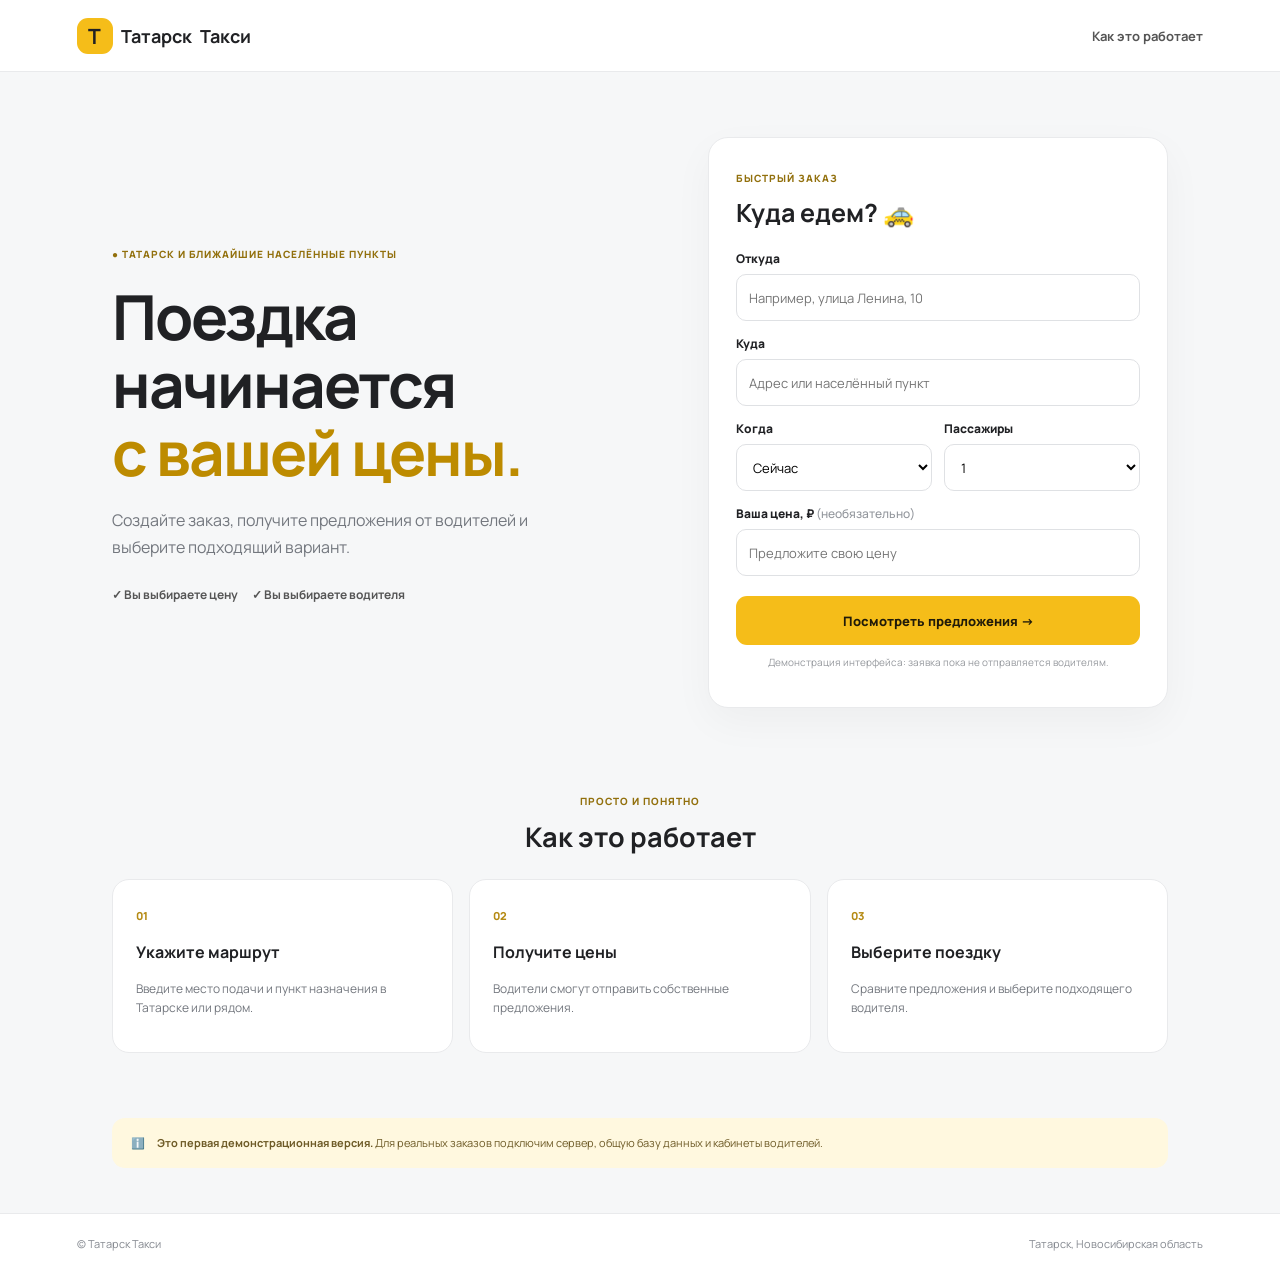
==== index.html @ a6d81c2b "Add files via upload" ====
<!doctype html>
<html lang="ru"><head><meta charset="utf-8"><meta name="viewport" content="width=device-width,initial-scale=1"><meta name="theme-color" content="#f5bd19"><title>Татарск Такси</title><link rel="stylesheet" href="style.css"></head>
<body>
<header><a class="brand" href="#"><span class="mark">Т</span>Татарск <b>Такси</b></a><a href="#how">Как это работает</a></header>
<main><section class="hero"><div class="intro"><small>● ТАТАРСК И БЛИЖАЙШИЕ НАСЕЛЁННЫЕ ПУНКТЫ</small><h1>Поездка начинается<br><em>с вашей цены.</em></h1><p>Создайте заказ, получите предложения от водителей и выберите подходящий вариант.</p><div class="checks">✓ Вы выбираете цену　 ✓ Вы выбираете водителя</div></div>
<section class="booking"><small>БЫСТРЫЙ ЗАКАЗ</small><h2>Куда едем? 🚕</h2><form id="order-form"><label for="from">Откуда</label><input id="from" required placeholder="Например, улица Ленина, 10"><label for="to">Куда</label><input id="to" required placeholder="Адрес или населённый пункт"><div class="twocol"><div><label for="when">Когда</label><select id="when"><option>Сейчас</option><option>Позже</option></select></div><div><label for="people">Пассажиры</label><select id="people"><option>1</option><option>2</option><option>3</option><option>4</option></select></div></div><label for="price">Ваша цена, ₽ <span>(необязательно)</span></label><input id="price" type="number" min="1" placeholder="Предложите свою цену"><button>Посмотреть предложения →</button><p class="note">Демонстрация интерфейса: заявка пока не отправляется водителям.</p></form></section></section>
<section id="how" class="how"><small>ПРОСТО И ПОНЯТНО</small><h2>Как это работает</h2><div class="steps"><article><i>01</i><h3>Укажите маршрут</h3><p>Введите место подачи и пункт назначения в Татарске или рядом.</p></article><article><i>02</i><h3>Получите цены</h3><p>Водители смогут отправить собственные предложения.</p></article><article><i>03</i><h3>Выберите поездку</h3><p>Сравните предложения и выберите подходящего водителя.</p></article></div></section>
<div class="notice">ℹ️ <span><b>Это первая демонстрационная версия.</b> Для реальных заказов подключим сервер, общую базу данных и кабинеты водителей.</span></div></main><footer>© Татарск Такси <span>Татарск, Новосибирская область</span></footer>
<dialog id="result"><h2>Заказ подготовлен!</h2><p id="result-text"></p><p class="note">Пока это только демонстрация — водители заявку не получат.</p><button id="close">Понятно</button></dialog><script src="app.js"></script></body></html>
---- style.css ----
@import url('https://fonts.googleapis.com/css2?family=Manrope:wght@400;500;600;700;800&display=swap');
*{box-sizing:border-box}body{margin:0;background:#f6f7f8;color:#202124;font-family:Manrope,Arial,sans-serif}header{height:72px;background:#fff;border-bottom:1px solid #e9eaec;display:flex;align-items:center;justify-content:space-between;padding:0 max(6vw,22px)}header a{color:#555;text-decoration:none;font-size:13px;font-weight:700}.brand{display:flex;align-items:center;gap:8px;color:#202124;font-size:18px}.mark{display:grid;place-items:center;width:36px;height:36px;border-radius:11px;background:#f5bd19;font-size:21px}.hero{max-width:1100px;margin:65px auto 80px;padding:0 22px;display:grid;grid-template-columns:1fr .85fr;gap:55px;align-items:center}.intro small,.how small,.booking small{font-size:10px;letter-spacing:1px;font-weight:800;color:#92700d}.intro h1{font-size:clamp(38px,5vw,62px);line-height:1.1;letter-spacing:-2px;margin:20px 0}.intro h1 em{font-style:normal;color:#bd8b00}.intro p{color:#73777e;line-height:1.7;max-width:440px}.checks{font-size:12px;font-weight:700;margin-top:25px;color:#555}.booking{background:#fff;padding:27px;border:1px solid #e9eaec;border-radius:20px;box-shadow:0 14px 40px #2021240a}.booking h2{margin:8px 0 20px;font-size:25px}label{display:block;font-size:12px;font-weight:800;margin:14px 0 7px}input,select{width:100%;height:47px;border:1px solid #dfe1e4;border-radius:10px;padding:0 12px;font:inherit;font-size:13px;background:#fff}input:focus,select:focus{outline:2px solid #f5bd1970;border-color:#d6a500}.twocol{display:grid;grid-template-columns:1fr 1fr;gap:12px}label span{color:#92969c;font-weight:500}button{border:0;background:#f5bd19;color:#211b09;border-radius:11px;height:49px;width:100%;margin-top:20px;font:inherit;font-size:13px;font-weight:800;cursor:pointer}.note{font-size:10px;color:#96999e;text-align:center;line-height:1.5}.how{max-width:1100px;margin:0 auto 65px;padding:0 22px;text-align:center}.how h2{font-size:27px;margin:8px 0 24px}.steps{display:grid;grid-template-columns:repeat(3,1fr);gap:16px;text-align:left}.steps article{background:white;border:1px solid #e9eaec;border-radius:17px;padding:23px}.steps i{font-style:normal;color:#b58a13;font-weight:800;font-size:11px}.steps h3{font-size:16px}.steps p{font-size:12px;color:#73777e;line-height:1.6}.notice{max-width:1056px;margin:0 auto 45px;padding:16px 19px;border-radius:13px;background:#fff8df;color:#6e5b27;display:flex;gap:12px;font-size:11px;line-height:1.6}.notice span{display:block}footer{background:#fff;border-top:1px solid #e9eaec;padding:22px max(6vw,22px);display:flex;justify-content:space-between;color:#858990;font-size:11px}dialog{border:0;border-radius:18px;padding:28px;max-width:360px;width:calc(100% - 30px);box-shadow:0 20px 70px #0003}dialog::backdrop{background:#1118}dialog h2{font-size:22px}@media(max-width:760px){.hero{grid-template-columns:1fr;gap:30px;margin:38px auto 60px}.booking{max-width:540px;width:100%;margin:auto}.steps{grid-template-columns:1fr}.intro h1{letter-spacing:-1.5px}}@media(max-width:420px){header{height:64px}.checks{line-height:2}.booking{padding:20px}footer{flex-direction:column;gap:8px}}
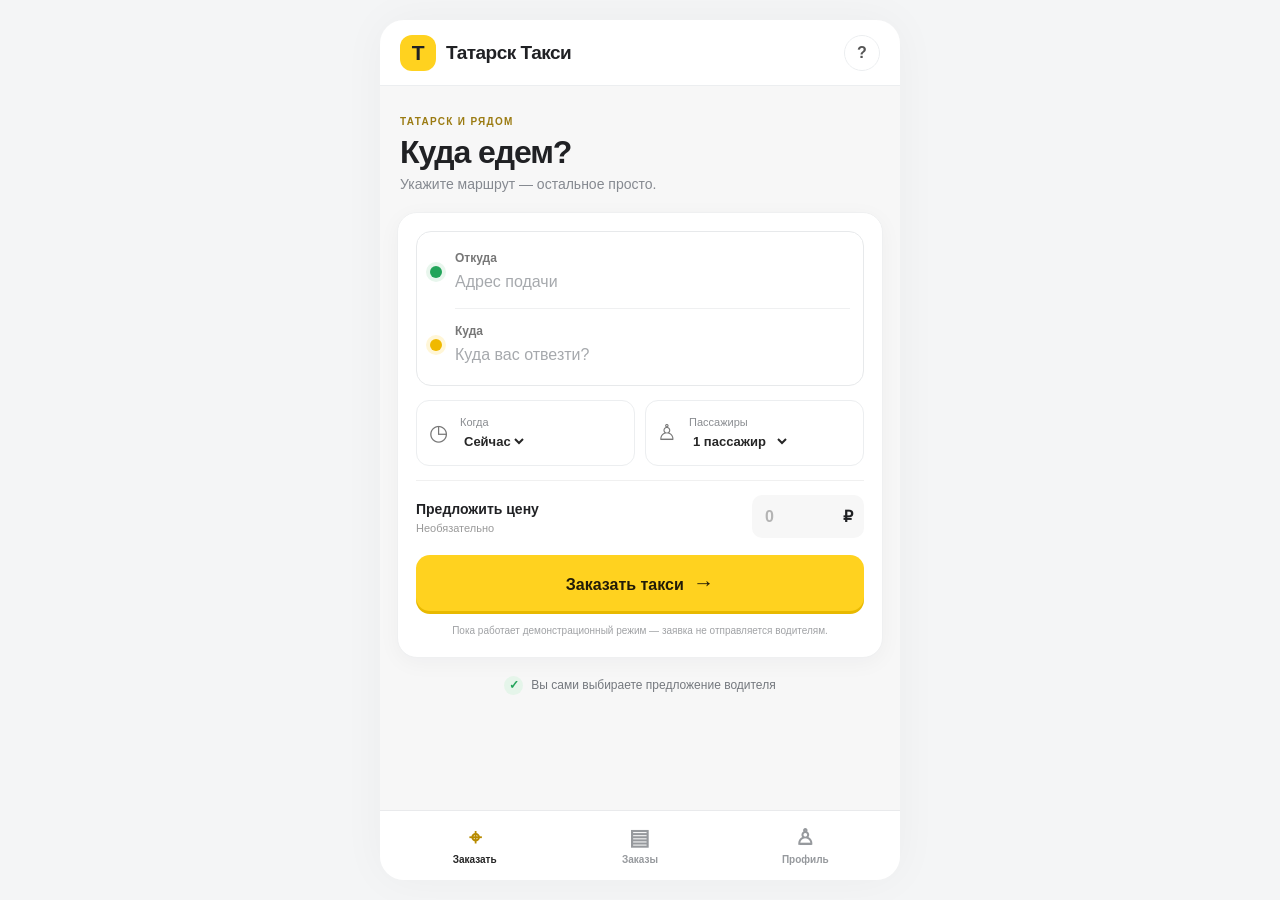
==== commit ea9653f1: "Add files via upload" ====
--- a/index.html
+++ b/index.html
@@ -1,9 +1,107 @@
 <!doctype html>
-<html lang="ru"><head><meta charset="utf-8"><meta name="viewport" content="width=device-width,initial-scale=1"><meta name="theme-color" content="#f5bd19"><title>Татарск Такси</title><link rel="stylesheet" href="style.css"></head>
+<html lang="ru">
+<head>
+  <meta charset="utf-8">
+  <meta name="viewport" content="width=device-width,initial-scale=1,viewport-fit=cover">
+  <meta name="theme-color" content="#ffd21f">
+  <meta name="description" content="Татарск Такси — простой заказ поездки">
+  <link rel="manifest" href="manifest.webmanifest">
+  <link rel="icon" href="icon.svg" type="image/svg+xml">
+  <link rel="stylesheet" href="style.css">
+  <title>Татарск Такси</title>
+</head>
 <body>
-<header><a class="brand" href="#"><span class="mark">Т</span>Татарск <b>Такси</b></a><a href="#how">Как это работает</a></header>
-<main><section class="hero"><div class="intro"><small>● ТАТАРСК И БЛИЖАЙШИЕ НАСЕЛЁННЫЕ ПУНКТЫ</small><h1>Поездка начинается<br><em>с вашей цены.</em></h1><p>Создайте заказ, получите предложения от водителей и выберите подходящий вариант.</p><div class="checks">✓ Вы выбираете цену　 ✓ Вы выбираете водителя</div></div>
-<section class="booking"><small>БЫСТРЫЙ ЗАКАЗ</small><h2>Куда едем? 🚕</h2><form id="order-form"><label for="from">Откуда</label><input id="from" required placeholder="Например, улица Ленина, 10"><label for="to">Куда</label><input id="to" required placeholder="Адрес или населённый пункт"><div class="twocol"><div><label for="when">Когда</label><select id="when"><option>Сейчас</option><option>Позже</option></select></div><div><label for="people">Пассажиры</label><select id="people"><option>1</option><option>2</option><option>3</option><option>4</option></select></div></div><label for="price">Ваша цена, ₽ <span>(необязательно)</span></label><input id="price" type="number" min="1" placeholder="Предложите свою цену"><button>Посмотреть предложения →</button><p class="note">Демонстрация интерфейса: заявка пока не отправляется водителям.</p></form></section></section>
-<section id="how" class="how"><small>ПРОСТО И ПОНЯТНО</small><h2>Как это работает</h2><div class="steps"><article><i>01</i><h3>Укажите маршрут</h3><p>Введите место подачи и пункт назначения в Татарске или рядом.</p></article><article><i>02</i><h3>Получите цены</h3><p>Водители смогут отправить собственные предложения.</p></article><article><i>03</i><h3>Выберите поездку</h3><p>Сравните предложения и выберите подходящего водителя.</p></article></div></section>
-<div class="notice">ℹ️ <span><b>Это первая демонстрационная версия.</b> Для реальных заказов подключим сервер, общую базу данных и кабинеты водителей.</span></div></main><footer>© Татарск Такси <span>Татарск, Новосибирская область</span></footer>
-<dialog id="result"><h2>Заказ подготовлен!</h2><p id="result-text"></p><p class="note">Пока это только демонстрация — водители заявку не получат.</p><button id="close">Понятно</button></dialog><script src="app.js"></script></body></html>+  <div class="app-shell">
+    <header class="topbar">
+      <div class="brand"><span class="brand-mark">Т</span><span>Татарск <b>Такси</b></span></div>
+      <button class="round-btn" id="helpBtn" aria-label="Помощь">?</button>
+    </header>
+
+    <main>
+      <section class="screen active" id="orderScreen">
+        <div class="heading">
+          <div class="eyebrow">ТАТАРСК И РЯДОМ</div>
+          <h1>Куда едем?</h1>
+          <p>Укажите маршрут — остальное просто.</p>
+        </div>
+
+        <form id="orderForm" class="order-card">
+          <div class="route-box">
+            <label class="route-field">
+              <span class="route-dot green"></span>
+              <span class="field-content">
+                <span class="field-label">Откуда</span>
+                <input id="from" autocomplete="street-address" placeholder="Адрес подачи" required>
+              </span>
+            </label>
+            <div class="route-divider"><span></span></div>
+            <label class="route-field">
+              <span class="route-dot yellow"></span>
+              <span class="field-content">
+                <span class="field-label">Куда</span>
+                <input id="to" placeholder="Куда вас отвезти?" required>
+              </span>
+            </label>
+          </div>
+
+          <div class="options-row">
+            <label class="option">
+              <span class="option-icon">◷</span>
+              <span><small>Когда</small>
+                <select id="when"><option value="Сейчас">Сейчас</option><option value="Позже">Позже</option></select>
+              </span>
+            </label>
+            <label class="option">
+              <span class="option-icon">♙</span>
+              <span><small>Пассажиры</small>
+                <select id="people"><option>1 пассажир</option><option>2 пассажира</option><option>3 пассажира</option><option>4 пассажира</option></select>
+              </span>
+            </label>
+          </div>
+
+          <label class="price-field">
+            <span><b>Предложить цену</b><small>Необязательно</small></span>
+            <span class="price-input"><input id="price" type="number" min="1" inputmode="numeric" placeholder="0"><b>₽</b></span>
+          </label>
+
+          <button class="main-button" type="submit">Заказать такси <span>→</span></button>
+          <p class="quiet-note">Пока работает демонстрационный режим — заявка не отправляется водителям.</p>
+        </form>
+        <div class="bottom-hint"><span class="hint-icon">✓</span> Вы сами выбираете предложение водителя</div>
+      </section>
+
+      <section class="screen" id="ridesScreen">
+        <div class="heading"><div class="eyebrow">ВАШИ ПОЕЗДКИ</div><h1>Заказы</h1></div>
+        <div class="empty-card"><div class="empty-icon">🚕</div><h2>Пока заказов нет</h2><p>Когда оформите поездку, она появится здесь.</p><button class="secondary-button" data-go="order">Заказать такси</button></div>
+      </section>
+
+      <section class="screen" id="profileScreen">
+        <div class="heading"><div class="eyebrow">ТАТАРСК ТАКСИ</div><h1>Профиль</h1></div>
+        <div class="profile-card"><div class="profile-avatar">☺</div><div><b>Гость</b><p>Вход пока не требуется</p></div></div>
+        <div class="menu-card"><div class="menu-row"><span>☎</span><b>Помощь</b><span class="chevron">›</span></div><div class="menu-row"><span>ℹ</span><b>О приложении</b><span class="chevron">›</span></div></div>
+        <p class="quiet-note profile-note">Демонстрационная версия приложения.</p>
+      </section>
+    </main>
+
+    <nav class="tabbar" aria-label="Основная навигация">
+      <button class="tab active" data-tab="order"><span class="tab-icon">⌖</span><span>Заказать</span></button>
+      <button class="tab" data-tab="rides"><span class="tab-icon">▤</span><span>Заказы</span></button>
+      <button class="tab" data-tab="profile"><span class="tab-icon">♙</span><span>Профиль</span></button>
+    </nav>
+  </div>
+
+  <dialog id="resultDialog" class="result-dialog">
+    <div class="success-mark">✓</div>
+    <h2>Заказ оформлен</h2>
+    <p id="resultText"></p>
+    <div class="demo-warning">Это демонстрация. Реальные водители пока не получают заявки.</div>
+    <button class="main-button" id="dialogOk">Понятно</button>
+  </dialog>
+  <dialog id="helpDialog" class="result-dialog">
+    <div class="success-mark">?</div><h2>Нужна помощь?</h2>
+    <p>Заполните два адреса и нажмите «Заказать такси». В этой версии заказ только показывается на экране.</p>
+    <button class="main-button" id="helpOk">Понятно</button>
+  </dialog>
+  <script src="app.js"></script>
+</body>
+</html>
--- a/style.css
+++ b/style.css
@@ -1,2 +1,54 @@
-@import url('https://fonts.googleapis.com/css2?family=Manrope:wght@400;500;600;700;800&display=swap');
-*{box-sizing:border-box}body{margin:0;background:#f6f7f8;color:#202124;font-family:Manrope,Arial,sans-serif}header{height:72px;background:#fff;border-bottom:1px solid #e9eaec;display:flex;align-items:center;justify-content:space-between;padding:0 max(6vw,22px)}header a{color:#555;text-decoration:none;font-size:13px;font-weight:700}.brand{display:flex;align-items:center;gap:8px;color:#202124;font-size:18px}.mark{display:grid;place-items:center;width:36px;height:36px;border-radius:11px;background:#f5bd19;font-size:21px}.hero{max-width:1100px;margin:65px auto 80px;padding:0 22px;display:grid;grid-template-columns:1fr .85fr;gap:55px;align-items:center}.intro small,.how small,.booking small{font-size:10px;letter-spacing:1px;font-weight:800;color:#92700d}.intro h1{font-size:clamp(38px,5vw,62px);line-height:1.1;letter-spacing:-2px;margin:20px 0}.intro h1 em{font-style:normal;color:#bd8b00}.intro p{color:#73777e;line-height:1.7;max-width:440px}.checks{font-size:12px;font-weight:700;margin-top:25px;color:#555}.booking{background:#fff;padding:27px;border:1px solid #e9eaec;border-radius:20px;box-shadow:0 14px 40px #2021240a}.booking h2{margin:8px 0 20px;font-size:25px}label{display:block;font-size:12px;font-weight:800;margin:14px 0 7px}input,select{width:100%;height:47px;border:1px solid #dfe1e4;border-radius:10px;padding:0 12px;font:inherit;font-size:13px;background:#fff}input:focus,select:focus{outline:2px solid #f5bd1970;border-color:#d6a500}.twocol{display:grid;grid-template-columns:1fr 1fr;gap:12px}label span{color:#92969c;font-weight:500}button{border:0;background:#f5bd19;color:#211b09;border-radius:11px;height:49px;width:100%;margin-top:20px;font:inherit;font-size:13px;font-weight:800;cursor:pointer}.note{font-size:10px;color:#96999e;text-align:center;line-height:1.5}.how{max-width:1100px;margin:0 auto 65px;padding:0 22px;text-align:center}.how h2{font-size:27px;margin:8px 0 24px}.steps{display:grid;grid-template-columns:repeat(3,1fr);gap:16px;text-align:left}.steps article{background:white;border:1px solid #e9eaec;border-radius:17px;padding:23px}.steps i{font-style:normal;color:#b58a13;font-weight:800;font-size:11px}.steps h3{font-size:16px}.steps p{font-size:12px;color:#73777e;line-height:1.6}.notice{max-width:1056px;margin:0 auto 45px;padding:16px 19px;border-radius:13px;background:#fff8df;color:#6e5b27;display:flex;gap:12px;font-size:11px;line-height:1.6}.notice span{display:block}footer{background:#fff;border-top:1px solid #e9eaec;padding:22px max(6vw,22px);display:flex;justify-content:space-between;color:#858990;font-size:11px}dialog{border:0;border-radius:18px;padding:28px;max-width:360px;width:calc(100% - 30px);box-shadow:0 20px 70px #0003}dialog::backdrop{background:#1118}dialog h2{font-size:22px}@media(max-width:760px){.hero{grid-template-columns:1fr;gap:30px;margin:38px auto 60px}.booking{max-width:540px;width:100%;margin:auto}.steps{grid-template-columns:1fr}.intro h1{letter-spacing:-1.5px}}@media(max-width:420px){header{height:64px}.checks{line-height:2}.booking{padding:20px}footer{flex-direction:column;gap:8px}}
+*{box-sizing:border-box}
+:root{--yellow:#ffd21f;--ink:#202124;--muted:#858990;--line:#eceef0;--green:#22a45a}
+body{margin:0;background:#f4f5f6;color:var(--ink);font-family:-apple-system,BlinkMacSystemFont,"Segoe UI",Roboto,Arial,sans-serif}
+button,input,select{font:inherit}
+.app-shell{max-width:520px;min-height:100vh;margin:0 auto;background:#f7f7f7;position:relative;padding-bottom:calc(82px + env(safe-area-inset-bottom));box-shadow:0 0 45px #18202b0a}
+.topbar{height:66px;background:#fff;display:flex;align-items:center;justify-content:space-between;padding:0 20px;border-bottom:1px solid var(--line);position:sticky;top:0;z-index:3}
+.brand{display:flex;align-items:center;gap:10px;font-size:19px;font-weight:700;letter-spacing:-.5px}
+.brand b{font-weight:850}
+.brand-mark{width:36px;height:36px;border-radius:12px;background:var(--yellow);display:grid;place-items:center;font-weight:900;font-size:21px}
+.round-btn{width:36px;height:36px;border:1px solid var(--line);border-radius:50%;background:#fff;font-weight:800;color:#555}
+main{padding:26px 17px 20px}
+.screen{display:none}.screen.active{display:block}
+.heading{margin:4px 3px 20px}
+.eyebrow{font-size:10px;letter-spacing:1.3px;font-weight:850;color:#9b7b12}
+h1{font-size:32px;letter-spacing:-1.1px;margin:7px 0 5px}
+.heading p{font-size:14px;color:var(--muted);margin:0}
+.order-card,.empty-card,.profile-card,.menu-card{background:#fff;border-radius:20px;padding:18px;box-shadow:0 5px 22px #1a23300a;border:1px solid #eff0f1}
+.route-box{border:1.5px solid #e7e9eb;border-radius:15px;padding:4px 13px}
+.route-field{display:flex;align-items:center;gap:13px;min-height:72px}
+.route-dot{width:12px;height:12px;border-radius:50%;flex:0 0 12px}
+.route-dot.green{background:var(--green);box-shadow:0 0 0 4px #e8f6ed}
+.route-dot.yellow{background:#f0b900;box-shadow:0 0 0 4px #fff6d7}
+.field-content{display:flex;flex-direction:column;gap:5px;min-width:0;flex:1}
+.field-label{font-size:12px;color:#777;font-weight:650}
+.field-content input{border:0;outline:0;width:100%;font-size:16px;color:var(--ink);padding:0;background:transparent;min-height:24px}
+.field-content input::placeholder{color:#a6a9ad}
+.route-divider{height:1px;background:#eff0f1;margin-left:25px}
+.route-divider span{display:block}
+.options-row{display:grid;grid-template-columns:1fr 1fr;gap:10px;margin:14px 0}
+.option{min-height:66px;border:1px solid #eceef0;border-radius:13px;display:flex;align-items:center;gap:10px;padding:9px}
+.option-icon{font-size:22px;color:#777;width:24px;text-align:center}
+.option small{display:block;font-size:11px;color:#8a8d91;margin-bottom:4px}
+.option select{border:0;outline:0;background:transparent;color:#262626;font-size:13px;font-weight:700;max-width:100%;padding:0}
+.price-field{border-top:1px solid #f0f0f0;padding-top:14px;display:flex;align-items:center;justify-content:space-between;gap:10px}
+.price-field b{font-size:14px}.price-field small{display:block;color:#999;font-size:11px;margin-top:4px}
+.price-input{display:flex;align-items:center;gap:7px;background:#f7f7f7;border-radius:10px;padding:0 11px;height:43px;width:112px}
+.price-input input{width:100%;min-width:0;border:0;outline:0;background:transparent;font-size:16px;font-weight:750}
+.price-input input::placeholder{color:#b4b4b4}
+.price-input b{font-size:16px}
+.main-button{width:100%;height:56px;border:0;border-radius:14px;background:var(--yellow);color:#211b08;font-size:16px;font-weight:850;margin-top:17px;box-shadow:0 3px 0 #e8b900;cursor:pointer}
+.main-button span{font-size:21px;margin-left:5px}
+.main-button:active{transform:translateY(1px);box-shadow:0 2px 0 #e8b900}
+.quiet-note{text-align:center;color:#a0a2a5;font-size:10px;line-height:1.45;margin:13px 4px 0}
+.bottom-hint{display:flex;align-items:center;justify-content:center;gap:8px;color:#74787e;font-size:12px;margin:18px 0}
+.hint-icon{display:grid;place-items:center;width:19px;height:19px;background:#e5f5ea;color:var(--green);border-radius:50%;font-weight:900}
+.tabbar{position:fixed;bottom:0;left:50%;transform:translateX(-50%);width:min(520px,100%);height:calc(70px + env(safe-area-inset-bottom));padding:7px 12px calc(7px + env(safe-area-inset-bottom));display:grid;grid-template-columns:repeat(3,1fr);background:#fff;border-top:1px solid #e9eaec;z-index:4}
+.tab{border:0;background:transparent;color:#96999d;display:flex;flex-direction:column;align-items:center;justify-content:center;gap:3px;font-size:10px;font-weight:650}
+.tab-icon{font-size:22px;line-height:1.1}.tab.active{color:#242424}.tab.active .tab-icon{color:#b88b00}
+.empty-card{text-align:center;padding:35px 20px}.empty-icon{font-size:38px}.empty-card h2{font-size:19px;margin:12px 0 5px}.empty-card p,.profile-card p{font-size:13px;color:#8b8e92;margin:0}
+.secondary-button{border:0;background:var(--yellow);border-radius:12px;padding:13px 22px;font-weight:800;margin-top:20px}
+.profile-card{display:flex;align-items:center;gap:14px;padding:18px}.profile-avatar{width:48px;height:48px;border-radius:50%;background:#fff2bd;display:grid;place-items:center;font-size:27px}.profile-card b{font-size:16px}
+.menu-card{margin-top:14px;padding:0 16px}.menu-row{height:58px;display:flex;align-items:center;gap:13px;border-bottom:1px solid #f0f0f0;font-size:14px}.menu-row:last-child{border:0}.menu-row>span:first-child{font-size:19px;color:#777}.chevron{margin-left:auto;color:#aaa;font-size:23px}.profile-note{text-align:left;margin-top:17px}
+.result-dialog{border:0;border-radius:22px;padding:26px 22px 22px;width:calc(100% - 34px);max-width:390px;text-align:center;box-shadow:0 20px 80px #0003}.result-dialog::backdrop{background:#14182080}.result-dialog h2{font-size:23px;margin:10px 0}.result-dialog p{font-size:14px;line-height:1.5;color:#6f7378}.success-mark{width:48px;height:48px;border-radius:50%;background:#e8f7ed;color:var(--green);display:grid;place-items:center;font-size:25px;font-weight:900;margin:0 auto}.demo-warning{background:#fff8df;color:#806516;border-radius:11px;padding:11px;font-size:11px;line-height:1.45;margin-top:14px}
+@media(min-width:600px){body{padding:20px 0}.app-shell{min-height:calc(100vh - 40px);border-radius:24px;overflow:hidden}.topbar{position:relative}.tabbar{bottom:20px;border-radius:0 0 24px 24px}}
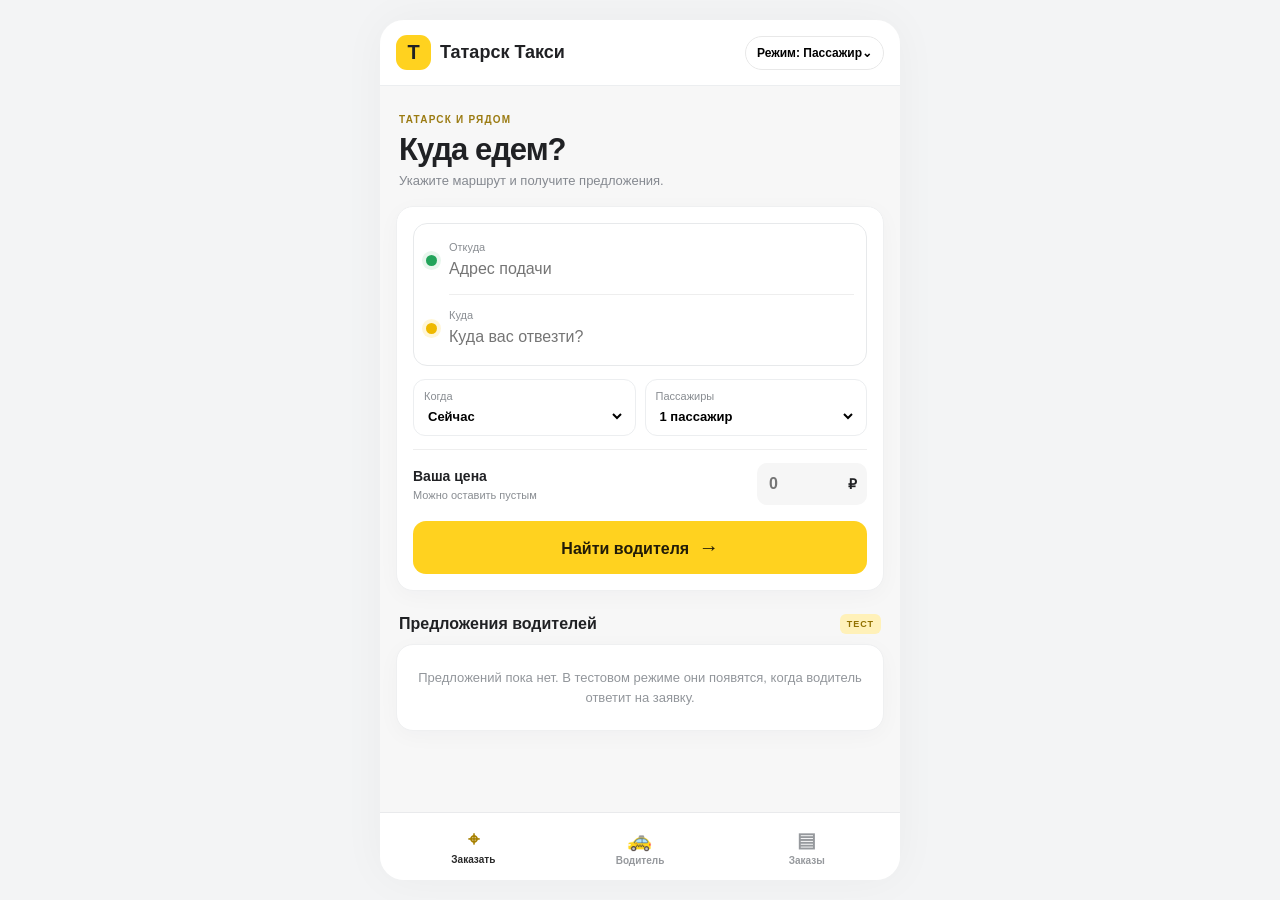
==== commit aff1e70f: "Add files via upload" ====
--- a/index.html
+++ b/index.html
@@ -1,107 +1,69 @@
 <!doctype html>
 <html lang="ru">
 <head>
-  <meta charset="utf-8">
-  <meta name="viewport" content="width=device-width,initial-scale=1,viewport-fit=cover">
-  <meta name="theme-color" content="#ffd21f">
-  <meta name="description" content="Татарск Такси — простой заказ поездки">
-  <link rel="manifest" href="manifest.webmanifest">
-  <link rel="icon" href="icon.svg" type="image/svg+xml">
-  <link rel="stylesheet" href="style.css">
-  <title>Татарск Такси</title>
+<meta charset="utf-8"><meta name="viewport" content="width=device-width,initial-scale=1,viewport-fit=cover">
+<meta name="theme-color" content="#ffd21f"><link rel="manifest" href="manifest.webmanifest"><link rel="icon" href="icon.svg"><link rel="stylesheet" href="style.css">
+<title>Татарск Такси</title>
 </head>
 <body>
-  <div class="app-shell">
-    <header class="topbar">
-      <div class="brand"><span class="brand-mark">Т</span><span>Татарск <b>Такси</b></span></div>
-      <button class="round-btn" id="helpBtn" aria-label="Помощь">?</button>
-    </header>
+<div class="app-shell">
+<header class="topbar">
+  <div class="brand"><span class="brand-mark">Т</span><span>Татарск <b>Такси</b></span></div>
+  <button class="role-switch" id="roleSwitch">Режим: Пассажир⌄</button>
+</header>
+<main>
+<section class="screen active" id="passengerScreen">
+  <div class="heading"><div class="eyebrow">ТАТАРСК И РЯДОМ</div><h1>Куда едем?</h1><p>Укажите маршрут и получите предложения.</p></div>
+  <form id="orderForm" class="card">
+    <div class="route-box">
+      <label class="route-field"><span class="dot green"></span><span class="field"><small>Откуда</small><input id="from" placeholder="Адрес подачи" required></span></label>
+      <div class="route-divider"></div>
+      <label class="route-field"><span class="dot yellow"></span><span class="field"><small>Куда</small><input id="to" placeholder="Куда вас отвезти?" required></span></label>
+    </div>
+    <div class="options-row">
+      <label class="option"><small>Когда</small><select id="when"><option>Сейчас</option><option>Позже</option></select></label>
+      <label class="option"><small>Пассажиры</small><select id="people"><option>1 пассажир</option><option>2 пассажира</option><option>3 пассажира</option><option>4 пассажира</option></select></label>
+    </div>
+    <label class="price-field"><span><b>Ваша цена</b><small>Можно оставить пустым</small></span><span class="price-input"><input id="price" type="number" min="1" placeholder="0"><b>₽</b></span></label>
+    <button class="main-button" type="submit">Найти водителя <span>→</span></button>
+  </form>
+  <div class="section-title"><h2>Предложения водителей</h2><span class="demo-tag">ТЕСТ</span></div>
+  <div id="offersList" class="stack"><div class="empty-state">Сначала создайте тестовый заказ — здесь появятся предложения.</div></div>
+  <div id="selectedBox" class="selected-box hidden"></div>
+</section>
 
-    <main>
-      <section class="screen active" id="orderScreen">
-        <div class="heading">
-          <div class="eyebrow">ТАТАРСК И РЯДОМ</div>
-          <h1>Куда едем?</h1>
-          <p>Укажите маршрут — остальное просто.</p>
-        </div>
+<section class="screen" id="driverScreen">
+  <div class="heading"><div class="eyebrow">КАБИНЕТ ВОДИТЕЛЯ</div><h1>Новые заказы</h1><p>Выберите заявку и предложите стоимость.</p></div>
+  <div class="driver-status"><span class="status-dot"></span><b>Тестовый режим</b><span>Вы не принимаете реальные поездки</span></div>
+  <div id="driverOrders" class="stack"></div>
+</section>
 
-        <form id="orderForm" class="order-card">
-          <div class="route-box">
-            <label class="route-field">
-              <span class="route-dot green"></span>
-              <span class="field-content">
-                <span class="field-label">Откуда</span>
-                <input id="from" autocomplete="street-address" placeholder="Адрес подачи" required>
-              </span>
-            </label>
-            <div class="route-divider"><span></span></div>
-            <label class="route-field">
-              <span class="route-dot yellow"></span>
-              <span class="field-content">
-                <span class="field-label">Куда</span>
-                <input id="to" placeholder="Куда вас отвезти?" required>
-              </span>
-            </label>
-          </div>
+<section class="screen" id="historyScreen">
+  <div class="heading"><div class="eyebrow">ТАТАРСК ТАКСИ</div><h1>Мои заказы</h1></div>
+  <div id="historyList" class="stack"><div class="empty-state">Пока заказов нет.</div></div>
+</section>
+</main>
+<nav class="tabbar">
+<button class="tab active" data-screen="passengerScreen"><span>⌖</span>Заказать</button>
+<button class="tab" data-screen="driverScreen"><span>🚕</span>Водитель</button>
+<button class="tab" data-screen="historyScreen"><span>▤</span>Заказы</button>
+</nav>
+</div>
 
-          <div class="options-row">
-            <label class="option">
-              <span class="option-icon">◷</span>
-              <span><small>Когда</small>
-                <select id="when"><option value="Сейчас">Сейчас</option><option value="Позже">Позже</option></select>
-              </span>
-            </label>
-            <label class="option">
-              <span class="option-icon">♙</span>
-              <span><small>Пассажиры</small>
-                <select id="people"><option>1 пассажир</option><option>2 пассажира</option><option>3 пассажира</option><option>4 пассажира</option></select>
-              </span>
-            </label>
-          </div>
-
-          <label class="price-field">
-            <span><b>Предложить цену</b><small>Необязательно</small></span>
-            <span class="price-input"><input id="price" type="number" min="1" inputmode="numeric" placeholder="0"><b>₽</b></span>
-          </label>
-
-          <button class="main-button" type="submit">Заказать такси <span>→</span></button>
-          <p class="quiet-note">Пока работает демонстрационный режим — заявка не отправляется водителям.</p>
-        </form>
-        <div class="bottom-hint"><span class="hint-icon">✓</span> Вы сами выбираете предложение водителя</div>
-      </section>
-
-      <section class="screen" id="ridesScreen">
-        <div class="heading"><div class="eyebrow">ВАШИ ПОЕЗДКИ</div><h1>Заказы</h1></div>
-        <div class="empty-card"><div class="empty-icon">🚕</div><h2>Пока заказов нет</h2><p>Когда оформите поездку, она появится здесь.</p><button class="secondary-button" data-go="order">Заказать такси</button></div>
-      </section>
-
-      <section class="screen" id="profileScreen">
-        <div class="heading"><div class="eyebrow">ТАТАРСК ТАКСИ</div><h1>Профиль</h1></div>
-        <div class="profile-card"><div class="profile-avatar">☺</div><div><b>Гость</b><p>Вход пока не требуется</p></div></div>
-        <div class="menu-card"><div class="menu-row"><span>☎</span><b>Помощь</b><span class="chevron">›</span></div><div class="menu-row"><span>ℹ</span><b>О приложении</b><span class="chevron">›</span></div></div>
-        <p class="quiet-note profile-note">Демонстрационная версия приложения.</p>
-      </section>
-    </main>
-
-    <nav class="tabbar" aria-label="Основная навигация">
-      <button class="tab active" data-tab="order"><span class="tab-icon">⌖</span><span>Заказать</span></button>
-      <button class="tab" data-tab="rides"><span class="tab-icon">▤</span><span>Заказы</span></button>
-      <button class="tab" data-tab="profile"><span class="tab-icon">♙</span><span>Профиль</span></button>
-    </nav>
-  </div>
-
-  <dialog id="resultDialog" class="result-dialog">
-    <div class="success-mark">✓</div>
-    <h2>Заказ оформлен</h2>
-    <p id="resultText"></p>
-    <div class="demo-warning">Это демонстрация. Реальные водители пока не получают заявки.</div>
-    <button class="main-button" id="dialogOk">Понятно</button>
-  </dialog>
-  <dialog id="helpDialog" class="result-dialog">
-    <div class="success-mark">?</div><h2>Нужна помощь?</h2>
-    <p>Заполните два адреса и нажмите «Заказать такси». В этой версии заказ только показывается на экране.</p>
-    <button class="main-button" id="helpOk">Понятно</button>
-  </dialog>
-  <script src="app.js"></script>
-</body>
-</html>+<dialog id="roleDialog" class="modal">
+<h2>Выберите режим</h2><p>Можно переключаться между режимами для проверки приложения.</p>
+<button class="role-choice" data-role="passenger">Я пассажир</button>
+<button class="role-choice" data-role="driver">Я водитель</button>
+<button class="text-button" id="roleCancel">Отмена</button>
+</dialog>
+<dialog id="offerDialog" class="modal">
+<h2>Предложить цену</h2><p id="offerRoute"></p>
+<label class="modal-input">Ваша цена, ₽<input id="driverPrice" type="number" min="1" inputmode="numeric" placeholder="Например, 350"></label>
+<button class="main-button" id="sendOffer">Отправить предложение</button>
+<button class="text-button" id="offerCancel">Отмена</button>
+</dialog>
+<dialog id="infoDialog" class="modal">
+<div class="success-mark">✓</div><h2 id="infoTitle">Готово</h2><p id="infoText"></p><button class="main-button" id="infoOk">Понятно</button>
+</dialog>
+<script src="app.js"></script>
+</body></html>
--- a/style.css
+++ b/style.css
@@ -1,54 +1,18 @@
-*{box-sizing:border-box}
-:root{--yellow:#ffd21f;--ink:#202124;--muted:#858990;--line:#eceef0;--green:#22a45a}
-body{margin:0;background:#f4f5f6;color:var(--ink);font-family:-apple-system,BlinkMacSystemFont,"Segoe UI",Roboto,Arial,sans-serif}
-button,input,select{font:inherit}
-.app-shell{max-width:520px;min-height:100vh;margin:0 auto;background:#f7f7f7;position:relative;padding-bottom:calc(82px + env(safe-area-inset-bottom));box-shadow:0 0 45px #18202b0a}
-.topbar{height:66px;background:#fff;display:flex;align-items:center;justify-content:space-between;padding:0 20px;border-bottom:1px solid var(--line);position:sticky;top:0;z-index:3}
-.brand{display:flex;align-items:center;gap:10px;font-size:19px;font-weight:700;letter-spacing:-.5px}
-.brand b{font-weight:850}
-.brand-mark{width:36px;height:36px;border-radius:12px;background:var(--yellow);display:grid;place-items:center;font-weight:900;font-size:21px}
-.round-btn{width:36px;height:36px;border:1px solid var(--line);border-radius:50%;background:#fff;font-weight:800;color:#555}
-main{padding:26px 17px 20px}
-.screen{display:none}.screen.active{display:block}
-.heading{margin:4px 3px 20px}
-.eyebrow{font-size:10px;letter-spacing:1.3px;font-weight:850;color:#9b7b12}
-h1{font-size:32px;letter-spacing:-1.1px;margin:7px 0 5px}
-.heading p{font-size:14px;color:var(--muted);margin:0}
-.order-card,.empty-card,.profile-card,.menu-card{background:#fff;border-radius:20px;padding:18px;box-shadow:0 5px 22px #1a23300a;border:1px solid #eff0f1}
-.route-box{border:1.5px solid #e7e9eb;border-radius:15px;padding:4px 13px}
-.route-field{display:flex;align-items:center;gap:13px;min-height:72px}
-.route-dot{width:12px;height:12px;border-radius:50%;flex:0 0 12px}
-.route-dot.green{background:var(--green);box-shadow:0 0 0 4px #e8f6ed}
-.route-dot.yellow{background:#f0b900;box-shadow:0 0 0 4px #fff6d7}
-.field-content{display:flex;flex-direction:column;gap:5px;min-width:0;flex:1}
-.field-label{font-size:12px;color:#777;font-weight:650}
-.field-content input{border:0;outline:0;width:100%;font-size:16px;color:var(--ink);padding:0;background:transparent;min-height:24px}
-.field-content input::placeholder{color:#a6a9ad}
-.route-divider{height:1px;background:#eff0f1;margin-left:25px}
-.route-divider span{display:block}
-.options-row{display:grid;grid-template-columns:1fr 1fr;gap:10px;margin:14px 0}
-.option{min-height:66px;border:1px solid #eceef0;border-radius:13px;display:flex;align-items:center;gap:10px;padding:9px}
-.option-icon{font-size:22px;color:#777;width:24px;text-align:center}
-.option small{display:block;font-size:11px;color:#8a8d91;margin-bottom:4px}
-.option select{border:0;outline:0;background:transparent;color:#262626;font-size:13px;font-weight:700;max-width:100%;padding:0}
-.price-field{border-top:1px solid #f0f0f0;padding-top:14px;display:flex;align-items:center;justify-content:space-between;gap:10px}
-.price-field b{font-size:14px}.price-field small{display:block;color:#999;font-size:11px;margin-top:4px}
-.price-input{display:flex;align-items:center;gap:7px;background:#f7f7f7;border-radius:10px;padding:0 11px;height:43px;width:112px}
-.price-input input{width:100%;min-width:0;border:0;outline:0;background:transparent;font-size:16px;font-weight:750}
-.price-input input::placeholder{color:#b4b4b4}
-.price-input b{font-size:16px}
-.main-button{width:100%;height:56px;border:0;border-radius:14px;background:var(--yellow);color:#211b08;font-size:16px;font-weight:850;margin-top:17px;box-shadow:0 3px 0 #e8b900;cursor:pointer}
-.main-button span{font-size:21px;margin-left:5px}
-.main-button:active{transform:translateY(1px);box-shadow:0 2px 0 #e8b900}
-.quiet-note{text-align:center;color:#a0a2a5;font-size:10px;line-height:1.45;margin:13px 4px 0}
-.bottom-hint{display:flex;align-items:center;justify-content:center;gap:8px;color:#74787e;font-size:12px;margin:18px 0}
-.hint-icon{display:grid;place-items:center;width:19px;height:19px;background:#e5f5ea;color:var(--green);border-radius:50%;font-weight:900}
-.tabbar{position:fixed;bottom:0;left:50%;transform:translateX(-50%);width:min(520px,100%);height:calc(70px + env(safe-area-inset-bottom));padding:7px 12px calc(7px + env(safe-area-inset-bottom));display:grid;grid-template-columns:repeat(3,1fr);background:#fff;border-top:1px solid #e9eaec;z-index:4}
-.tab{border:0;background:transparent;color:#96999d;display:flex;flex-direction:column;align-items:center;justify-content:center;gap:3px;font-size:10px;font-weight:650}
-.tab-icon{font-size:22px;line-height:1.1}.tab.active{color:#242424}.tab.active .tab-icon{color:#b88b00}
-.empty-card{text-align:center;padding:35px 20px}.empty-icon{font-size:38px}.empty-card h2{font-size:19px;margin:12px 0 5px}.empty-card p,.profile-card p{font-size:13px;color:#8b8e92;margin:0}
-.secondary-button{border:0;background:var(--yellow);border-radius:12px;padding:13px 22px;font-weight:800;margin-top:20px}
-.profile-card{display:flex;align-items:center;gap:14px;padding:18px}.profile-avatar{width:48px;height:48px;border-radius:50%;background:#fff2bd;display:grid;place-items:center;font-size:27px}.profile-card b{font-size:16px}
-.menu-card{margin-top:14px;padding:0 16px}.menu-row{height:58px;display:flex;align-items:center;gap:13px;border-bottom:1px solid #f0f0f0;font-size:14px}.menu-row:last-child{border:0}.menu-row>span:first-child{font-size:19px;color:#777}.chevron{margin-left:auto;color:#aaa;font-size:23px}.profile-note{text-align:left;margin-top:17px}
-.result-dialog{border:0;border-radius:22px;padding:26px 22px 22px;width:calc(100% - 34px);max-width:390px;text-align:center;box-shadow:0 20px 80px #0003}.result-dialog::backdrop{background:#14182080}.result-dialog h2{font-size:23px;margin:10px 0}.result-dialog p{font-size:14px;line-height:1.5;color:#6f7378}.success-mark{width:48px;height:48px;border-radius:50%;background:#e8f7ed;color:var(--green);display:grid;place-items:center;font-size:25px;font-weight:900;margin:0 auto}.demo-warning{background:#fff8df;color:#806516;border-radius:11px;padding:11px;font-size:11px;line-height:1.45;margin-top:14px}
-@media(min-width:600px){body{padding:20px 0}.app-shell{min-height:calc(100vh - 40px);border-radius:24px;overflow:hidden}.topbar{position:relative}.tabbar{bottom:20px;border-radius:0 0 24px 24px}}
+*{box-sizing:border-box} :root{--yellow:#ffd21f;--ink:#202124;--muted:#858990;--line:#eceef0;--green:#22a45a}
+body{margin:0;background:#f3f4f5;color:var(--ink);font-family:-apple-system,BlinkMacSystemFont,"Segoe UI",Roboto,Arial,sans-serif}
+button,input,select{font:inherit}.app-shell{max-width:520px;min-height:100vh;margin:auto;background:#f7f7f7;padding-bottom:calc(78px + env(safe-area-inset-bottom));box-shadow:0 0 45px #18202b0a}
+.topbar{height:66px;background:#fff;display:flex;align-items:center;justify-content:space-between;padding:0 16px;border-bottom:1px solid var(--line);position:sticky;top:0;z-index:3}
+.brand{display:flex;align-items:center;gap:9px;font-size:18px;font-weight:750}.brand-mark{width:35px;height:35px;border-radius:11px;background:var(--yellow);display:grid;place-items:center;font-weight:900;font-size:20px}
+.role-switch{border:1px solid #e8e8e8;background:#fff;border-radius:20px;padding:9px 11px;font-size:12px;font-weight:750}
+main{padding:24px 16px}.screen{display:none}.screen.active{display:block}.heading{margin:4px 3px 18px}.eyebrow{font-size:10px;letter-spacing:1.2px;font-weight:850;color:#9b7b12}h1{font-size:31px;letter-spacing:-1px;margin:7px 0 5px}.heading p{font-size:13px;color:var(--muted);margin:0}
+.card,.order-card,.offer-card,.empty-state,.driver-status,.selected-box{background:#fff;border:1px solid #eff0f1;border-radius:17px;padding:16px;box-shadow:0 5px 22px #1a233008}
+.route-box{border:1.5px solid #e7e9eb;border-radius:14px;padding:3px 12px}.route-field{display:flex;align-items:center;gap:12px;min-height:67px}.dot{width:11px;height:11px;border-radius:50%;flex:none}.green{background:var(--green);box-shadow:0 0 0 4px #e8f6ed}.yellow{background:#efb900;box-shadow:0 0 0 4px #fff6d7}.field{display:flex;flex-direction:column;gap:4px;flex:1}.field small,.option small,.price-field small{font-size:11px;color:#898d92}.field input{border:0;outline:0;font-size:16px;background:transparent;padding:0;min-height:23px}.route-divider{height:1px;background:#eee;margin-left:23px}
+.options-row{display:grid;grid-template-columns:1fr 1fr;gap:9px;margin:13px 0}.option{border:1px solid #eceef0;border-radius:12px;padding:10px;display:flex;flex-direction:column;gap:6px}.option select{border:0;background:transparent;font-size:13px;font-weight:700;outline:0}
+.price-field{border-top:1px solid #eee;padding-top:13px;display:flex;align-items:center;justify-content:space-between}.price-field b{font-size:14px}.price-field small{display:block;margin-top:4px}.price-input{height:42px;width:110px;border-radius:10px;background:#f6f6f6;padding:0 10px;display:flex;align-items:center;gap:6px}.price-input input{width:100%;min-width:0;border:0;outline:0;background:transparent;font-weight:750}.main-button{width:100%;height:53px;border:0;border-radius:13px;background:var(--yellow);color:#211b08;font-weight:850;margin-top:16px;cursor:pointer}.main-button span{font-size:20px;margin-left:5px}
+.section-title{display:flex;align-items:center;justify-content:space-between;margin:23px 3px 10px}.section-title h2{font-size:16px;margin:0}.demo-tag{font-size:9px;letter-spacing:1px;font-weight:900;color:#927100;background:#fff1b9;padding:5px 7px;border-radius:6px}
+.stack{display:grid;gap:10px}.empty-state{text-align:center;color:#92969b;font-size:13px;line-height:1.5;padding:23px 15px}.offer-card{padding:14px}.offer-top{display:flex;justify-content:space-between;gap:8px;align-items:center}.driver-name{font-weight:800;font-size:15px}.driver-meta{font-size:11px;color:#8c9095;margin-top:4px}.offer-price{font-size:20px;font-weight:900;white-space:nowrap}.offer-actions{display:flex;gap:8px;margin-top:12px}.small-button{border:0;border-radius:10px;padding:11px 12px;background:var(--yellow);font-weight:800;flex:1}.small-button.secondary{background:#f0f1f2;color:#444}
+.driver-status{display:flex;align-items:center;gap:8px;font-size:12px;margin-bottom:12px}.driver-status span:last-child{margin-left:auto;color:#999;font-size:10px}.status-dot{width:8px;height:8px;background:#d6a800;border-radius:50%}
+.order-route{font-size:14px;font-weight:750;line-height:1.5;margin:9px 0}.order-detail{font-size:11px;color:#8b8f94}.selected-box{margin-top:12px;border-color:#ccebd5;background:#f5fff7;font-size:13px;line-height:1.5}.hidden{display:none!important}
+.tabbar{position:fixed;bottom:0;left:50%;transform:translateX(-50%);width:min(520px,100%);height:calc(68px + env(safe-area-inset-bottom));padding:6px 10px calc(6px + env(safe-area-inset-bottom));display:grid;grid-template-columns:repeat(3,1fr);background:#fff;border-top:1px solid #e9eaec;z-index:4}.tab{border:0;background:transparent;color:#96999d;display:flex;flex-direction:column;align-items:center;justify-content:center;gap:3px;font-size:10px;font-weight:700}.tab span{font-size:20px}.tab.active{color:#292929}.tab.active span{color:#a78000}
+.modal{border:0;border-radius:21px;padding:24px 20px;width:calc(100% - 34px);max-width:380px;text-align:center;box-shadow:0 20px 80px #0003}.modal::backdrop{background:#14182080}.modal h2{font-size:21px;margin:3px 0 8px}.modal p{font-size:13px;color:#777;line-height:1.5}.role-choice{width:100%;border:1px solid #eee;background:#fafafa;border-radius:12px;padding:14px;margin-top:9px;font-weight:800}.text-button{display:block;border:0;background:transparent;color:#777;padding:13px;margin:4px auto 0}.modal-input{display:block;text-align:left;font-size:12px;color:#777;margin-top:15px}.modal-input input{display:block;width:100%;margin-top:7px;border:1px solid #ddd;border-radius:11px;padding:13px;font-size:18px}.success-mark{margin:auto auto 12px;border-radius:50%;width:45px;height:45px;display:grid;place-items:center;background:#e7f7ec;color:#219653;font-size:24px;font-weight:900}
+@media(min-width:600px){body{padding:20px 0}.app-shell{min-height:calc(100vh - 40px);border-radius:24px;overflow:hidden}.tabbar{bottom:20px;border-radius:0 0 24px 24px}}
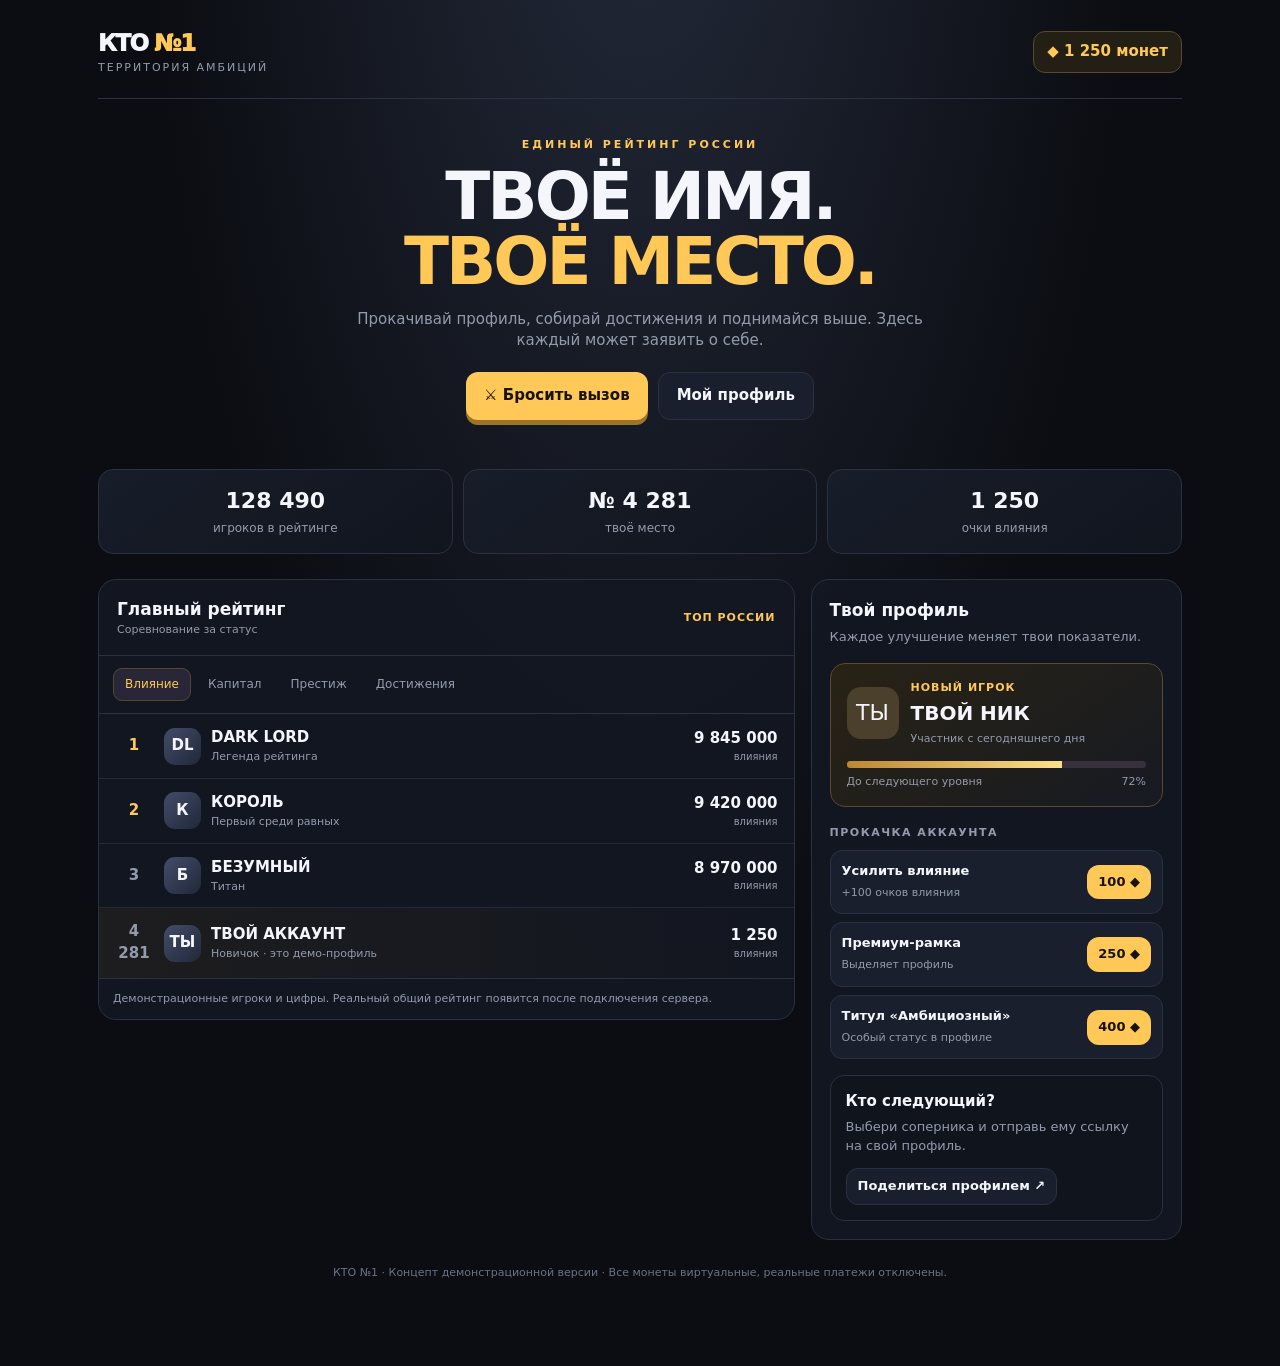
==== commit 524dc472: "Add files via upload" ====
--- a/index.html
+++ b/index.html
@@ -1,69 +1,131 @@
-<!doctype html>
+<!DOCTYPE html>
 <html lang="ru">
 <head>
-<meta charset="utf-8"><meta name="viewport" content="width=device-width,initial-scale=1,viewport-fit=cover">
-<meta name="theme-color" content="#ffd21f"><link rel="manifest" href="manifest.webmanifest"><link rel="icon" href="icon.svg"><link rel="stylesheet" href="style.css">
-<title>Татарск Такси</title>
+<meta charset="UTF-8">
+<meta name="viewport" content="width=device-width, initial-scale=1">
+<meta name="theme-color" content="#0b0d12">
+<title>КТО №1 — рейтинг России</title>
+<style>
+:root{--bg:#0b0d12;--panel:#131722;--panel2:#191f2c;--line:#293143;--text:#f4f6fb;--muted:#929bad;--gold:#ffc857;--green:#65d6a5;--red:#ff6e78}
+*{box-sizing:border-box}body{margin:0;background:radial-gradient(ellipse at 50% -20%,#252b3c 0,#0b0d12 55%);color:var(--text);font:15px/1.45 Inter,system-ui,-apple-system,Segoe UI,Arial,sans-serif}
+button,input{font:inherit}button{cursor:pointer}
+.wrap{max-width:1120px;margin:auto;padding:22px 18px 60px}
+.top{display:flex;align-items:center;justify-content:space-between;gap:12px;padding:5px 0 22px;border-bottom:1px solid var(--line)}
+.logo{font-weight:1000;letter-spacing:-1.5px;font-size:23px}.logo span{color:var(--gold)}
+.tag{font-size:11px;color:var(--muted);letter-spacing:2px;text-transform:uppercase}
+.wallet{border:1px solid #574a2e;background:#241f15;color:var(--gold);padding:9px 13px;border-radius:12px;font-weight:800}
+.hero{padding:38px 0 24px;text-align:center}.eyebrow{color:var(--gold);font-size:11px;letter-spacing:3px;font-weight:900}
+h1{font-size:clamp(36px,8vw,66px);line-height:.98;letter-spacing:-3px;margin:12px 0}
+.hero p{color:var(--muted);max-width:570px;margin:14px auto 20px}
+.actions{display:flex;justify-content:center;gap:10px;flex-wrap:wrap}
+.btn{border:0;border-radius:12px;padding:12px 18px;font-weight:850;background:var(--gold);color:#17130b;box-shadow:0 5px 0 #9d742a}
+.btn.secondary{background:var(--panel2);color:var(--text);border:1px solid var(--line);box-shadow:none}
+.btn.small{padding:8px 11px;font-size:13px;box-shadow:none}
+.stats{display:grid;grid-template-columns:repeat(3,1fr);gap:10px;margin:25px 0}
+.stat{background:linear-gradient(145deg,#171d29,#11151e);border:1px solid var(--line);border-radius:15px;padding:15px;text-align:center}
+.stat b{display:block;font-size:22px}.stat span{color:var(--muted);font-size:12px}
+.layout{display:grid;grid-template-columns:minmax(0,1.5fr) minmax(260px,.8fr);gap:16px;align-items:start}
+.panel{background:rgba(19,23,34,.92);border:1px solid var(--line);border-radius:18px;overflow:hidden}
+.panelhead{display:flex;justify-content:space-between;align-items:center;padding:17px 18px;border-bottom:1px solid var(--line)}
+.panelhead h2{margin:0;font-size:17px}.sub{font-size:11px;color:var(--muted)}
+.tabs{display:flex;gap:5px;padding:12px 14px;border-bottom:1px solid var(--line);overflow:auto}
+.tab{white-space:nowrap;border:1px solid transparent;background:transparent;color:var(--muted);padding:7px 11px;border-radius:9px;font-size:12px}
+.tab.active{background:#292638;border-color:#55472c;color:var(--gold)}
+.row{display:grid;grid-template-columns:38px minmax(0,1fr) auto;gap:11px;align-items:center;padding:13px 16px;border-bottom:1px solid #222938}
+.row:last-child{border-bottom:0}.rank{font-weight:900;color:var(--muted);text-align:center}.rank.gold{color:var(--gold)}
+.avatar{width:37px;height:37px;border-radius:11px;background:linear-gradient(135deg,#434d67,#20283a);display:grid;place-items:center;font-weight:900}
+.person{display:flex;align-items:center;gap:10px;min-width:0}.name{font-weight:850;white-space:nowrap;overflow:hidden;text-overflow:ellipsis}.title{font-size:11px;color:var(--muted)}
+.score{text-align:right;font-weight:900}.score small{display:block;color:var(--muted);font-weight:500;font-size:10px}
+.me{background:linear-gradient(90deg,#342b1c55,transparent)}
+.side{padding:18px}.side h2{font-size:17px;margin:0 0 5px}.side p{color:var(--muted);font-size:13px;margin:0 0 16px}
+.profilebox{border:1px solid #5b4b2e;background:linear-gradient(145deg,#292315,#171a22);border-radius:15px;padding:16px;margin:14px 0}
+.profiletop{display:flex;align-items:center;gap:12px}.bigavatar{width:52px;height:52px;border-radius:14px;background:#4a402b;display:grid;place-items:center;font-size:22px}
+.level{color:var(--gold);font-size:11px;font-weight:900;letter-spacing:1px}.profilebox h3{margin:3px 0;font-size:20px}
+.progress{height:7px;background:#36313a;border-radius:20px;overflow:hidden;margin:14px 0 6px}.progress i{display:block;width:72%;height:100%;background:linear-gradient(90deg,#bd8733,#ffe08a)}
+.progresslabel{display:flex;justify-content:space-between;color:var(--muted);font-size:11px}
+.sectionlabel{margin:18px 0 9px;font-size:11px;letter-spacing:1.5px;color:var(--muted);font-weight:900}
+.upgrades{display:grid;gap:8px}.upgrade{display:flex;justify-content:space-between;align-items:center;gap:10px;padding:11px;background:var(--panel2);border:1px solid var(--line);border-radius:12px}
+.upgrade b{display:block;font-size:13px}.upgrade small{color:var(--muted);font-size:11px}
+.cost{color:var(--gold);font-weight:900;white-space:nowrap}
+.notice{font-size:11px;color:var(--muted);padding:12px 14px;border-top:1px solid var(--line)}
+.challenge{margin-top:16px;padding:15px;border:1px solid var(--line);border-radius:14px;background:#10141d}
+.challenge strong{display:block;margin-bottom:5px}.challenge p{margin:0 0 12px}
+.modalback{position:fixed;inset:0;background:#000b;display:none;align-items:center;justify-content:center;padding:18px;z-index:5}
+.modal{width:min(420px,100%);background:#171d29;border:1px solid var(--line);border-radius:18px;padding:21px}
+.modal h2{margin:0 0 7px}.modal p{color:var(--muted);font-size:13px}
+input{width:100%;padding:12px;border-radius:10px;border:1px solid var(--line);background:#0e121a;color:white;margin:8px 0 13px}
+.toast{position:fixed;bottom:18px;left:50%;transform:translateX(-50%);background:#252b38;border:1px solid #485268;border-radius:12px;padding:11px 16px;display:none;z-index:8;box-shadow:0 10px 35px #0008}
+footer{text-align:center;color:#697386;font-size:11px;padding:25px 0}
+@media(max-width:760px){.layout{grid-template-columns:1fr}.hero{padding-top:30px}.stats{gap:7px}.stat{padding:12px 5px}.stat b{font-size:19px}.wrap{padding-left:13px;padding-right:13px}}
+</style>
 </head>
 <body>
-<div class="app-shell">
-<header class="topbar">
-  <div class="brand"><span class="brand-mark">Т</span><span>Татарск <b>Такси</b></span></div>
-  <button class="role-switch" id="roleSwitch">Режим: Пассажир⌄</button>
-</header>
-<main>
-<section class="screen active" id="passengerScreen">
-  <div class="heading"><div class="eyebrow">ТАТАРСК И РЯДОМ</div><h1>Куда едем?</h1><p>Укажите маршрут и получите предложения.</p></div>
-  <form id="orderForm" class="card">
-    <div class="route-box">
-      <label class="route-field"><span class="dot green"></span><span class="field"><small>Откуда</small><input id="from" placeholder="Адрес подачи" required></span></label>
-      <div class="route-divider"></div>
-      <label class="route-field"><span class="dot yellow"></span><span class="field"><small>Куда</small><input id="to" placeholder="Куда вас отвезти?" required></span></label>
-    </div>
-    <div class="options-row">
-      <label class="option"><small>Когда</small><select id="when"><option>Сейчас</option><option>Позже</option></select></label>
-      <label class="option"><small>Пассажиры</small><select id="people"><option>1 пассажир</option><option>2 пассажира</option><option>3 пассажира</option><option>4 пассажира</option></select></label>
-    </div>
-    <label class="price-field"><span><b>Ваша цена</b><small>Можно оставить пустым</small></span><span class="price-input"><input id="price" type="number" min="1" placeholder="0"><b>₽</b></span></label>
-    <button class="main-button" type="submit">Найти водителя <span>→</span></button>
-  </form>
-  <div class="section-title"><h2>Предложения водителей</h2><span class="demo-tag">ТЕСТ</span></div>
-  <div id="offersList" class="stack"><div class="empty-state">Сначала создайте тестовый заказ — здесь появятся предложения.</div></div>
-  <div id="selectedBox" class="selected-box hidden"></div>
+<div class="wrap">
+<header class="top"><div><div class="logo">КТО <span>№1</span></div><div class="tag">Территория амбиций</div></div><div class="wallet">◆ <span id="balance">1 250</span> монет</div></header>
+<section class="hero">
+<div class="eyebrow">ЕДИНЫЙ РЕЙТИНГ РОССИИ</div>
+<h1>ТВОЁ ИМЯ.<br><span style="color:var(--gold)">ТВОЁ МЕСТО.</span></h1>
+<p>Прокачивай профиль, собирай достижения и поднимайся выше. Здесь каждый может заявить о себе.</p>
+<div class="actions"><button class="btn" id="challengeBtn">⚔ Бросить вызов</button><button class="btn secondary" id="profileBtn">Мой профиль</button></div>
 </section>
-
-<section class="screen" id="driverScreen">
-  <div class="heading"><div class="eyebrow">КАБИНЕТ ВОДИТЕЛЯ</div><h1>Новые заказы</h1><p>Выберите заявку и предложите стоимость.</p></div>
-  <div class="driver-status"><span class="status-dot"></span><b>Тестовый режим</b><span>Вы не принимаете реальные поездки</span></div>
-  <div id="driverOrders" class="stack"></div>
+<section class="stats">
+<div class="stat"><b>128 490</b><span>игроков в рейтинге</span></div><div class="stat"><b id="myRank">№ 4 281</b><span>твоё место</span></div><div class="stat"><b id="myPower">1 250</b><span>очки влияния</span></div>
 </section>
-
-<section class="screen" id="historyScreen">
-  <div class="heading"><div class="eyebrow">ТАТАРСК ТАКСИ</div><h1>Мои заказы</h1></div>
-  <div id="historyList" class="stack"><div class="empty-state">Пока заказов нет.</div></div>
-</section>
+<div class="layout">
+<main class="panel">
+<div class="panelhead"><div><h2>Главный рейтинг</h2><div class="sub">Соревнование за статус</div></div><span class="level">ТОП РОССИИ</span></div>
+<div class="tabs"><button class="tab active" data-kind="influence">Влияние</button><button class="tab" data-kind="wealth">Капитал</button><button class="tab" data-kind="prestige">Престиж</button><button class="tab" data-kind="achievements">Достижения</button></div>
+<div id="leaderboard">
+<div class="row"><div class="rank gold">1</div><div class="person"><div class="avatar">DL</div><div><div class="name">DARK LORD</div><div class="title">Легенда рейтинга</div></div></div><div class="score">9 845 000<small>влияния</small></div></div>
+<div class="row"><div class="rank gold">2</div><div class="person"><div class="avatar">К</div><div><div class="name">КОРОЛЬ</div><div class="title">Первый среди равных</div></div></div><div class="score">9 420 000<small>влияния</small></div></div>
+<div class="row"><div class="rank">3</div><div class="person"><div class="avatar">Б</div><div><div class="name">БЕЗУМНЫЙ</div><div class="title">Титан</div></div></div><div class="score">8 970 000<small>влияния</small></div></div>
+<div class="row me"><div class="rank">4 281</div><div class="person"><div class="avatar">ТЫ</div><div><div class="name">ТВОЙ АККАУНТ</div><div class="title">Новичок · это демо-профиль</div></div></div><div class="score" id="tableScore">1 250<small>влияния</small></div></div>
+</div>
+<div class="notice">Демонстрационные игроки и цифры. Реальный общий рейтинг появится после подключения сервера.</div>
 </main>
-<nav class="tabbar">
-<button class="tab active" data-screen="passengerScreen"><span>⌖</span>Заказать</button>
-<button class="tab" data-screen="driverScreen"><span>🚕</span>Водитель</button>
-<button class="tab" data-screen="historyScreen"><span>▤</span>Заказы</button>
-</nav>
+<aside class="panel side">
+<h2>Твой профиль</h2><p>Каждое улучшение меняет твои показатели.</p>
+<div class="profilebox"><div class="profiletop"><div class="bigavatar">ТЫ</div><div><div class="level">НОВЫЙ ИГРОК</div><h3 id="nick">ТВОЙ НИК</h3><div class="sub">Участник с сегодняшнего дня</div></div></div>
+<div class="progress"><i id="progressBar"></i></div><div class="progresslabel"><span>До следующего уровня</span><span id="progressText">72%</span></div></div>
+<div class="sectionlabel">ПРОКАЧКА АККАУНТА</div>
+<div class="upgrades">
+<div class="upgrade"><div><b>Усилить влияние</b><small>+100 очков влияния</small></div><button class="btn small buy" data-cost="100" data-add="100">100 ◆</button></div>
+<div class="upgrade"><div><b>Премиум-рамка</b><small>Выделяет профиль</small></div><button class="btn small buy" data-cost="250" data-add="0">250 ◆</button></div>
+<div class="upgrade"><div><b>Титул «Амбициозный»</b><small>Особый статус в профиле</small></div><button class="btn small buy" data-cost="400" data-add="50">400 ◆</button></div>
 </div>
-
-<dialog id="roleDialog" class="modal">
-<h2>Выберите режим</h2><p>Можно переключаться между режимами для проверки приложения.</p>
-<button class="role-choice" data-role="passenger">Я пассажир</button>
-<button class="role-choice" data-role="driver">Я водитель</button>
-<button class="text-button" id="roleCancel">Отмена</button>
-</dialog>
-<dialog id="offerDialog" class="modal">
-<h2>Предложить цену</h2><p id="offerRoute"></p>
-<label class="modal-input">Ваша цена, ₽<input id="driverPrice" type="number" min="1" inputmode="numeric" placeholder="Например, 350"></label>
-<button class="main-button" id="sendOffer">Отправить предложение</button>
-<button class="text-button" id="offerCancel">Отмена</button>
-</dialog>
-<dialog id="infoDialog" class="modal">
-<div class="success-mark">✓</div><h2 id="infoTitle">Готово</h2><p id="infoText"></p><button class="main-button" id="infoOk">Понятно</button>
-</dialog>
-<script src="app.js"></script>
-</body></html>+<div class="challenge"><strong>Кто следующий?</strong><p class="sub">Выбери соперника и отправь ему ссылку на свой профиль.</p><button class="btn secondary small" id="shareBtn">Поделиться профилем ↗</button></div>
+</aside>
+</div>
+<footer>КТО №1 · Концепт демонстрационной версии · Все монеты виртуальные, реальные платежи отключены.</footer>
+</div>
+<div class="modalback" id="modal"><div class="modal"><h2>Бросить вызов</h2><p>Введи ник соперника — в полной версии ему придёт приглашение сравнить ваши показатели.</p><input id="opponent" placeholder="Например, KING_777"><div class="actions" style="justify-content:flex-start"><button class="btn" id="sendChallenge">Создать вызов</button><button class="btn secondary" id="closeModal">Отмена</button></div></div></div>
+<div class="toast" id="toast" role="status"></div>
+<script>
+(function(){
+let balance=1250, influence=1250, prestige=320, wealth=870, achievements=4;
+const $=s=>document.querySelector(s);
+function fmt(n){return Math.round(n).toLocaleString('ru-RU')}
+function toast(msg){const t=$('#toast');t.textContent=msg;t.style.display='block';clearTimeout(window.toastTimer);window.toastTimer=setTimeout(()=>t.style.display='none',2600)}
+function update(){ $('#balance').textContent=fmt(balance);$('#myPower').textContent=fmt(influence);$('#tableScore').innerHTML=fmt(influence)+'<small>влияния</small>';$('#progressBar').style.width=(72+(influence-1250)/10000*20)+'%';$('#progressText').textContent=Math.min(99,72+Math.floor((influence-1250)/10000*20))+'%';}
+document.querySelectorAll('.buy').forEach(b=>b.addEventListener('click',()=>{
+ const cost=+b.dataset.cost, add=+b.dataset.add;
+ if(balance<cost){toast('Не хватает виртуальных монет. Это демонстрационный баланс.');return;}
+ balance-=cost;influence+=add;if(b.textContent.includes('250'))prestige+=30;if(b.textContent.includes('400'))achievements++;
+ update();toast(add?`Улучшение куплено: +${add} влияния`:'Предмет добавлен в демо-профиль');
+}));
+document.querySelectorAll('.tab').forEach(tab=>tab.addEventListener('click',()=>{
+ document.querySelectorAll('.tab').forEach(x=>x.classList.remove('active'));tab.classList.add('active');
+ const kind=tab.dataset.kind;const labels={influence:'влияния',wealth:'капитала',prestige:'престижа',achievements:'достижений'};
+ const vals={influence:'9 845 000',wealth:'7 210 000',prestige:'985 000',achievements:'12 480'};
+ document.querySelectorAll('#leaderboard .score').forEach((el,i)=>{const v=i===3?({influence:fmt(influence),wealth:fmt(wealth),prestige:fmt(prestige),achievements:fmt(achievements)}[kind]):vals[kind];el.innerHTML=v+'<small>'+labels[kind]+'</small>';});
+}));
+$('#challengeBtn').onclick=()=>$('#modal').style.display='flex';
+$('#closeModal').onclick=()=>$('#modal').style.display='none';
+$('#sendChallenge').onclick=()=>{const n=$('#opponent').value.trim();if(!n){toast('Сначала введи ник соперника');return;}$('#modal').style.display='none';toast('Демо-вызов для '+n+' создан');$('#opponent').value='';};
+$('#profileBtn').onclick=()=>{document.querySelector('.side').scrollIntoView({behavior:'smooth',block:'center'});toast('Это твой демонстрационный профиль');};
+$('#shareBtn').onclick=()=>{const url=location.href.split('#')[0]+'#profile-demo';if(navigator.clipboard&&navigator.clipboard.writeText){navigator.clipboard.writeText(url).then(()=>toast('Ссылка скопирована')).catch(()=>toast('Ссылка для демо: '+url));}else toast('Ссылка для демо: '+url);};
+update();
+})();
+</script>
+</body>
+</html>
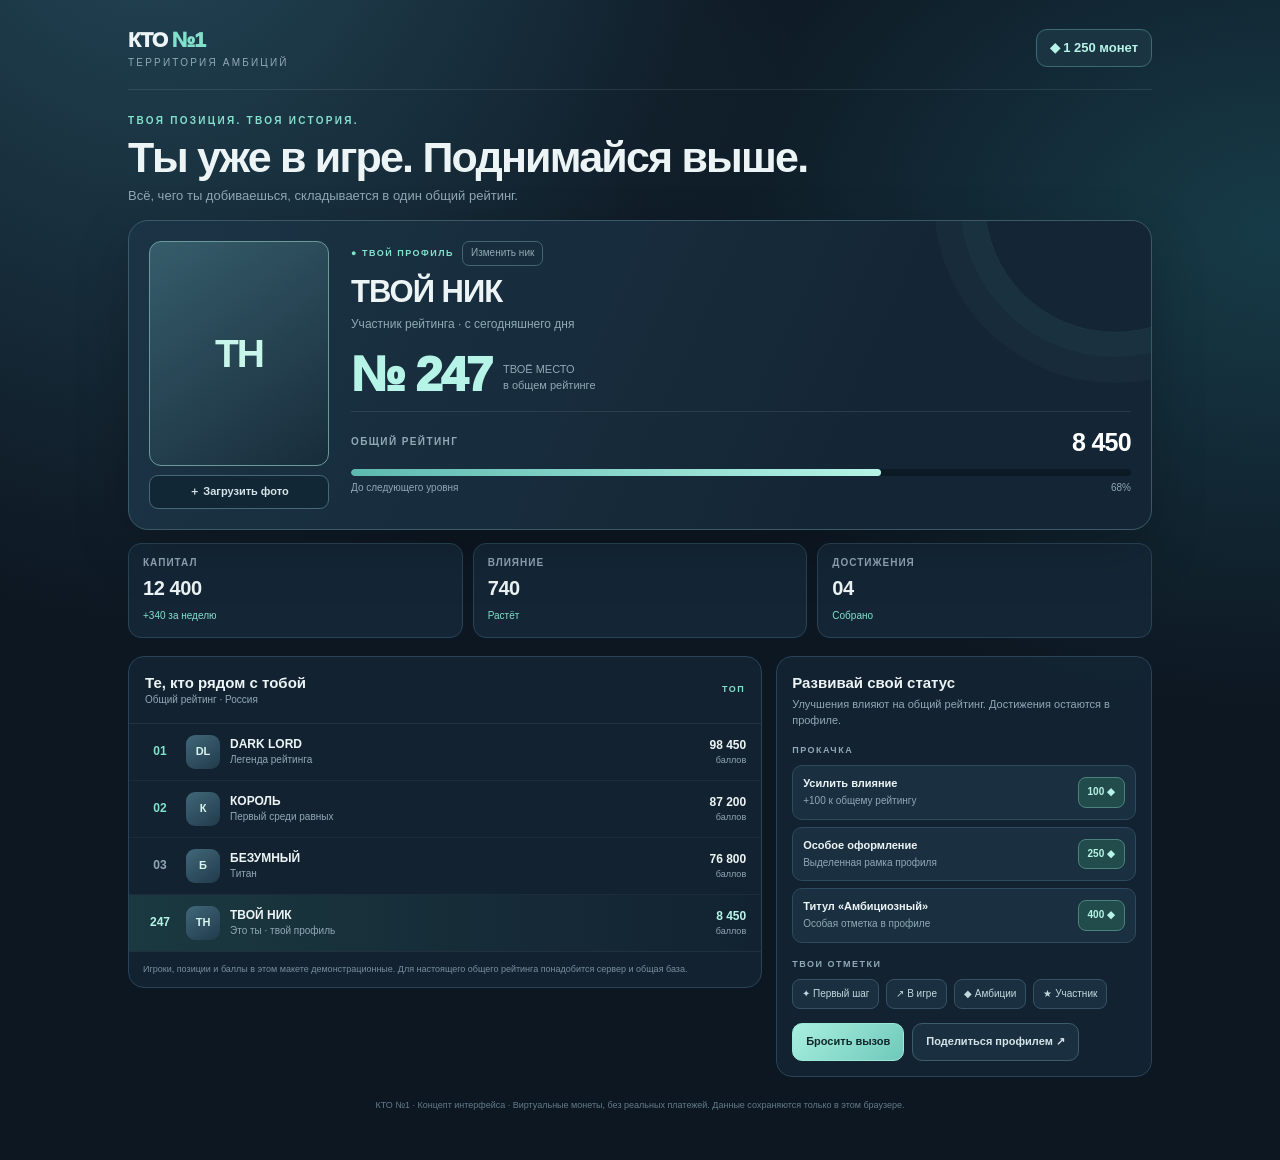
==== commit 8735554b: "Add files via upload" ====
--- a/index.html
+++ b/index.html
@@ -2,129 +2,203 @@
 <html lang="ru">
 <head>
 <meta charset="UTF-8">
-<meta name="viewport" content="width=device-width, initial-scale=1">
-<meta name="theme-color" content="#0b0d12">
-<title>КТО №1 — рейтинг России</title>
+<meta name="viewport" content="width=device-width, initial-scale=1, viewport-fit=cover">
+<meta name="theme-color" content="#101c2a">
+<title>КТО №1 — твой статус</title>
 <style>
-:root{--bg:#0b0d12;--panel:#131722;--panel2:#191f2c;--line:#293143;--text:#f4f6fb;--muted:#929bad;--gold:#ffc857;--green:#65d6a5;--red:#ff6e78}
-*{box-sizing:border-box}body{margin:0;background:radial-gradient(ellipse at 50% -20%,#252b3c 0,#0b0d12 55%);color:var(--text);font:15px/1.45 Inter,system-ui,-apple-system,Segoe UI,Arial,sans-serif}
+:root{
+ --bg:#0d1722;--bg2:#122333;--panel:#172a3b;--panel2:#1d3447;--line:#2b4558;
+ --text:#edf4f5;--muted:#91a8b5;--accent:#83e0cb;--accent2:#b5f4e6;
+ --blue:#78b9e8;--soft:#d4e4e7;--danger:#ff9d9d;
+}
+*{box-sizing:border-box}
+body{margin:0;background:radial-gradient(ellipse at 12% -15%,#24495a 0,transparent 42%),radial-gradient(ellipse at 100% 20%,#173b48 0,transparent 36%),var(--bg);color:var(--text);font:15px/1.45 Inter,-apple-system,BlinkMacSystemFont,"Segoe UI",Arial,sans-serif;min-height:100vh}
 button,input{font:inherit}button{cursor:pointer}
-.wrap{max-width:1120px;margin:auto;padding:22px 18px 60px}
-.top{display:flex;align-items:center;justify-content:space-between;gap:12px;padding:5px 0 22px;border-bottom:1px solid var(--line)}
-.logo{font-weight:1000;letter-spacing:-1.5px;font-size:23px}.logo span{color:var(--gold)}
-.tag{font-size:11px;color:var(--muted);letter-spacing:2px;text-transform:uppercase}
-.wallet{border:1px solid #574a2e;background:#241f15;color:var(--gold);padding:9px 13px;border-radius:12px;font-weight:800}
-.hero{padding:38px 0 24px;text-align:center}.eyebrow{color:var(--gold);font-size:11px;letter-spacing:3px;font-weight:900}
-h1{font-size:clamp(36px,8vw,66px);line-height:.98;letter-spacing:-3px;margin:12px 0}
-.hero p{color:var(--muted);max-width:570px;margin:14px auto 20px}
-.actions{display:flex;justify-content:center;gap:10px;flex-wrap:wrap}
-.btn{border:0;border-radius:12px;padding:12px 18px;font-weight:850;background:var(--gold);color:#17130b;box-shadow:0 5px 0 #9d742a}
-.btn.secondary{background:var(--panel2);color:var(--text);border:1px solid var(--line);box-shadow:none}
-.btn.small{padding:8px 11px;font-size:13px;box-shadow:none}
-.stats{display:grid;grid-template-columns:repeat(3,1fr);gap:10px;margin:25px 0}
-.stat{background:linear-gradient(145deg,#171d29,#11151e);border:1px solid var(--line);border-radius:15px;padding:15px;text-align:center}
-.stat b{display:block;font-size:22px}.stat span{color:var(--muted);font-size:12px}
-.layout{display:grid;grid-template-columns:minmax(0,1.5fr) minmax(260px,.8fr);gap:16px;align-items:start}
-.panel{background:rgba(19,23,34,.92);border:1px solid var(--line);border-radius:18px;overflow:hidden}
-.panelhead{display:flex;justify-content:space-between;align-items:center;padding:17px 18px;border-bottom:1px solid var(--line)}
-.panelhead h2{margin:0;font-size:17px}.sub{font-size:11px;color:var(--muted)}
-.tabs{display:flex;gap:5px;padding:12px 14px;border-bottom:1px solid var(--line);overflow:auto}
-.tab{white-space:nowrap;border:1px solid transparent;background:transparent;color:var(--muted);padding:7px 11px;border-radius:9px;font-size:12px}
-.tab.active{background:#292638;border-color:#55472c;color:var(--gold)}
-.row{display:grid;grid-template-columns:38px minmax(0,1fr) auto;gap:11px;align-items:center;padding:13px 16px;border-bottom:1px solid #222938}
-.row:last-child{border-bottom:0}.rank{font-weight:900;color:var(--muted);text-align:center}.rank.gold{color:var(--gold)}
-.avatar{width:37px;height:37px;border-radius:11px;background:linear-gradient(135deg,#434d67,#20283a);display:grid;place-items:center;font-weight:900}
-.person{display:flex;align-items:center;gap:10px;min-width:0}.name{font-weight:850;white-space:nowrap;overflow:hidden;text-overflow:ellipsis}.title{font-size:11px;color:var(--muted)}
-.score{text-align:right;font-weight:900}.score small{display:block;color:var(--muted);font-weight:500;font-size:10px}
-.me{background:linear-gradient(90deg,#342b1c55,transparent)}
-.side{padding:18px}.side h2{font-size:17px;margin:0 0 5px}.side p{color:var(--muted);font-size:13px;margin:0 0 16px}
-.profilebox{border:1px solid #5b4b2e;background:linear-gradient(145deg,#292315,#171a22);border-radius:15px;padding:16px;margin:14px 0}
-.profiletop{display:flex;align-items:center;gap:12px}.bigavatar{width:52px;height:52px;border-radius:14px;background:#4a402b;display:grid;place-items:center;font-size:22px}
-.level{color:var(--gold);font-size:11px;font-weight:900;letter-spacing:1px}.profilebox h3{margin:3px 0;font-size:20px}
-.progress{height:7px;background:#36313a;border-radius:20px;overflow:hidden;margin:14px 0 6px}.progress i{display:block;width:72%;height:100%;background:linear-gradient(90deg,#bd8733,#ffe08a)}
-.progresslabel{display:flex;justify-content:space-between;color:var(--muted);font-size:11px}
-.sectionlabel{margin:18px 0 9px;font-size:11px;letter-spacing:1.5px;color:var(--muted);font-weight:900}
-.upgrades{display:grid;gap:8px}.upgrade{display:flex;justify-content:space-between;align-items:center;gap:10px;padding:11px;background:var(--panel2);border:1px solid var(--line);border-radius:12px}
-.upgrade b{display:block;font-size:13px}.upgrade small{color:var(--muted);font-size:11px}
-.cost{color:var(--gold);font-weight:900;white-space:nowrap}
-.notice{font-size:11px;color:var(--muted);padding:12px 14px;border-top:1px solid var(--line)}
-.challenge{margin-top:16px;padding:15px;border:1px solid var(--line);border-radius:14px;background:#10141d}
-.challenge strong{display:block;margin-bottom:5px}.challenge p{margin:0 0 12px}
-.modalback{position:fixed;inset:0;background:#000b;display:none;align-items:center;justify-content:center;padding:18px;z-index:5}
-.modal{width:min(420px,100%);background:#171d29;border:1px solid var(--line);border-radius:18px;padding:21px}
-.modal h2{margin:0 0 7px}.modal p{color:var(--muted);font-size:13px}
-input{width:100%;padding:12px;border-radius:10px;border:1px solid var(--line);background:#0e121a;color:white;margin:8px 0 13px}
-.toast{position:fixed;bottom:18px;left:50%;transform:translateX(-50%);background:#252b38;border:1px solid #485268;border-radius:12px;padding:11px 16px;display:none;z-index:8;box-shadow:0 10px 35px #0008}
-footer{text-align:center;color:#697386;font-size:11px;padding:25px 0}
-@media(max-width:760px){.layout{grid-template-columns:1fr}.hero{padding-top:30px}.stats{gap:7px}.stat{padding:12px 5px}.stat b{font-size:19px}.wrap{padding-left:13px;padding-right:13px}}
+.wrap{max-width:1060px;margin:auto;padding:20px 18px 48px}
+header{display:flex;align-items:center;justify-content:space-between;padding:5px 0 18px;border-bottom:1px solid #ffffff17}
+.brand{font-size:21px;font-weight:950;letter-spacing:-1px}.brand span{color:var(--accent)}
+.brand-sub{font-size:10px;letter-spacing:2.2px;color:var(--muted);text-transform:uppercase;margin-top:1px}
+.wallet{background:#1a3441;border:1px solid #3b6c70;color:var(--accent2);padding:9px 13px;border-radius:11px;font-weight:800;font-size:13px}
+.intro{padding:24px 0 15px}.kicker{font-size:10px;letter-spacing:2.3px;color:var(--accent);font-weight:900}
+.intro h1{font-size:clamp(27px,5vw,43px);letter-spacing:-1.8px;line-height:1.05;margin:7px 0 6px}
+.intro p{color:var(--muted);margin:0;font-size:13px}
+.profile{display:grid;grid-template-columns:180px minmax(0,1fr);gap:22px;padding:20px;background:linear-gradient(115deg,#1b3445,#142636 72%);border:1px solid #3b5968;border-radius:20px;box-shadow:0 20px 55px #0003;position:relative;overflow:hidden}
+.profile:after{content:"";position:absolute;width:260px;height:260px;border:1px solid #83e0cb18;border-radius:50%;right:-95px;top:-150px;box-shadow:0 0 0 24px #83e0cb08,0 0 0 50px #83e0cb06;pointer-events:none}
+.avatar-wrap{position:relative;z-index:1}
+.avatar{width:100%;aspect-ratio:4/5;border-radius:12px;background:linear-gradient(145deg,#365d6b,#182c3b);border:1px solid #6b9a9b;display:flex;align-items:center;justify-content:center;overflow:hidden;color:#c9f6eb;font-size:34px;font-weight:900;letter-spacing:-2px;position:relative}
+.avatar img{width:100%;height:100%;object-fit:cover;display:none}
+.avatar-placeholder{font-size:39px}
+.upload{display:block;text-align:center;margin-top:9px;padding:8px 5px;border:1px solid #476777;border-radius:9px;color:var(--soft);font-size:11px;font-weight:700;background:#122735}
+.upload input{display:none}
+.profile-info{position:relative;z-index:1;min-width:0}
+.profile-line{display:flex;align-items:center;gap:8px;flex-wrap:wrap}
+.status{font-size:9px;letter-spacing:1.5px;color:var(--accent);font-weight:900}
+.edit{border:1px solid #456373;background:transparent;color:var(--muted);border-radius:7px;padding:4px 8px;font-size:10px}
+.nick{font-size:clamp(22px,4vw,31px);font-weight:900;letter-spacing:-1px;margin:4px 0 1px;overflow-wrap:anywhere}
+.caption{font-size:12px;color:var(--muted)}
+.rankline{display:flex;align-items:flex-end;gap:12px;margin:18px 0 13px;flex-wrap:wrap}
+.ranknum{font-size:clamp(34px,6vw,49px);line-height:.95;font-weight:950;letter-spacing:-2px;color:var(--accent2)}
+.ranknum small{font-size:13px;letter-spacing:0;color:var(--muted);font-weight:600}
+.rankdesc{font-size:11px;color:var(--muted);padding-bottom:4px}
+.scorebox{display:flex;align-items:center;justify-content:space-between;gap:12px;border-top:1px solid #ffffff18;padding-top:12px}
+.score-label{font-size:10px;letter-spacing:1.4px;color:var(--muted);font-weight:800}
+.score{font-size:25px;font-weight:900;letter-spacing:-.7px;color:#fff}
+.progress{height:7px;background:#0c1a25;border-radius:10px;overflow:hidden;margin:9px 0 5px}
+.progress i{display:block;width:68%;height:100%;background:linear-gradient(90deg,#5db9b0,var(--accent2));border-radius:10px}
+.progress-meta{display:flex;justify-content:space-between;color:var(--muted);font-size:10px}
+.quick{display:grid;grid-template-columns:repeat(3,1fr);gap:10px;margin:13px 0 18px}
+.metric{background:#142636;border:1px solid #294456;border-radius:13px;padding:12px 14px}
+.metric span{display:block;color:var(--muted);font-size:10px;letter-spacing:1px;font-weight:800}
+.metric b{display:block;font-size:20px;margin-top:3px;letter-spacing:-.4px}
+.metric em{font-style:normal;color:var(--accent);font-size:10px}
+.columns{display:grid;grid-template-columns:minmax(0,1.35fr) minmax(260px,.8fr);gap:14px;align-items:start}
+.panel{background:#132433eF;border:1px solid #294456;border-radius:16px;overflow:hidden}
+.panel-head{display:flex;align-items:center;justify-content:space-between;padding:15px 16px;border-bottom:1px solid #ffffff12}
+.panel-head h2{font-size:15px;margin:0}.hint{font-size:10px;color:var(--muted)}
+.leader{display:grid;grid-template-columns:32px 34px minmax(0,1fr) auto;gap:10px;align-items:center;padding:11px 15px;border-bottom:1px solid #ffffff0c}
+.leader:last-child{border-bottom:0}
+.pos{font-size:12px;color:var(--muted);font-weight:900;text-align:center}
+.pos.top{color:var(--accent)}
+.mini-avatar{width:34px;height:34px;border-radius:9px;background:linear-gradient(145deg,#416879,#203a4b);display:grid;place-items:center;color:#d7f4ee;font-size:11px;font-weight:900}
+.leader-name{font-size:12px;font-weight:800;white-space:nowrap;overflow:hidden;text-overflow:ellipsis}
+.leader-title{font-size:10px;color:var(--muted)}
+.leader-score{text-align:right;font-size:12px;font-weight:900;white-space:nowrap}
+.leader-score small{display:block;color:var(--muted);font-size:9px;font-weight:500}
+.you{background:linear-gradient(90deg,#2b665d55,transparent)}
+.you .pos,.you .leader-score{color:var(--accent2)}
+.side{padding:15px}
+.side h2{font-size:15px;margin:0 0 4px}.side-intro{color:var(--muted);font-size:11px;margin:0 0 13px}
+.section-title{font-size:9px;letter-spacing:1.5px;color:var(--muted);font-weight:900;margin:15px 0 8px}
+.upgrade{display:flex;align-items:center;justify-content:space-between;gap:8px;background:#1a3041;border:1px solid #2c4b5e;border-radius:10px;padding:10px;margin:7px 0}
+.upgrade b{display:block;font-size:11px}.upgrade small{display:block;color:var(--muted);font-size:10px;margin-top:2px}
+.buy{border:1px solid #4a827c;background:#214c4b;color:var(--accent2);border-radius:8px;padding:7px 9px;font-size:10px;font-weight:900;white-space:nowrap}
+.buy:active,.primary:active{transform:translateY(1px)}
+.achievements{display:flex;gap:7px;flex-wrap:wrap}
+.achievement{border:1px solid #345263;background:#1a3040;color:#c3d8dc;border-radius:8px;padding:7px 9px;font-size:10px}
+.actions{display:flex;gap:8px;flex-wrap:wrap;margin-top:14px}
+.primary,.secondary{border-radius:10px;padding:10px 13px;font-size:11px;font-weight:850}
+.primary{border:1px solid #9ae9d8;background:linear-gradient(135deg,#a8efdf,#6fc9ba);color:#10272b}
+.secondary{border:1px solid #3c5c6c;background:#1a3040;color:var(--soft)}
+.note{padding:11px 14px;color:#78909e;font-size:9px;line-height:1.5;border-top:1px solid #ffffff10}
+.modalback{position:fixed;inset:0;background:#061019d9;display:none;align-items:center;justify-content:center;padding:18px;z-index:5}
+.modal{width:min(390px,100%);background:#172c3d;border:1px solid #456778;border-radius:16px;padding:20px;box-shadow:0 20px 70px #0008}
+.modal h2{font-size:18px;margin:0 0 5px}.modal p{font-size:12px;color:var(--muted)}
+.modal input{width:100%;padding:12px;border:1px solid #3d5b6c;border-radius:9px;background:#0f202d;color:white;margin:7px 0 12px}
+.toast{position:fixed;bottom:18px;left:50%;transform:translateX(-50%);background:#203d49;border:1px solid #54867e;color:#eafff9;border-radius:10px;padding:10px 14px;display:none;z-index:8;box-shadow:0 10px 35px #0008;font-size:12px;max-width:90%;text-align:center}
+footer{text-align:center;color:#627b89;font-size:9px;padding:22px 0 0}
+@media(max-width:700px){.wrap{padding:14px 12px 35px}.profile{grid-template-columns:112px minmax(0,1fr);gap:13px;padding:13px;border-radius:16px}.avatar{aspect-ratio:3/4}.upload{font-size:9px;padding:7px 2px}.rankline{margin:13px 0 10px;gap:7px}.ranknum{font-size:36px}.score{font-size:22px}.quick{gap:7px}.metric{padding:10px 9px}.metric b{font-size:17px}.columns{grid-template-columns:1fr}.leader{padding:10px 12px}.intro{padding-top:20px}}
+@media(max-width:370px){.profile{grid-template-columns:96px minmax(0,1fr);gap:10px}.nick{font-size:20px}.ranknum{font-size:31px}.metric span{font-size:8px}.metric b{font-size:15px}}
 </style>
 </head>
 <body>
 <div class="wrap">
-<header class="top"><div><div class="logo">КТО <span>№1</span></div><div class="tag">Территория амбиций</div></div><div class="wallet">◆ <span id="balance">1 250</span> монет</div></header>
-<section class="hero">
-<div class="eyebrow">ЕДИНЫЙ РЕЙТИНГ РОССИИ</div>
-<h1>ТВОЁ ИМЯ.<br><span style="color:var(--gold)">ТВОЁ МЕСТО.</span></h1>
-<p>Прокачивай профиль, собирай достижения и поднимайся выше. Здесь каждый может заявить о себе.</p>
-<div class="actions"><button class="btn" id="challengeBtn">⚔ Бросить вызов</button><button class="btn secondary" id="profileBtn">Мой профиль</button></div>
+<header>
+ <div><div class="brand">КТО <span>№1</span></div><div class="brand-sub">Территория амбиций</div></div>
+ <div class="wallet">◆ <span id="balance">1 250</span> монет</div>
+</header>
+<section class="intro">
+ <div class="kicker">ТВОЯ ПОЗИЦИЯ. ТВОЯ ИСТОРИЯ.</div>
+ <h1>Ты уже в игре. Поднимайся выше.</h1>
+ <p>Всё, чего ты добиваешься, складывается в один общий рейтинг.</p>
 </section>
-<section class="stats">
-<div class="stat"><b>128 490</b><span>игроков в рейтинге</span></div><div class="stat"><b id="myRank">№ 4 281</b><span>твоё место</span></div><div class="stat"><b id="myPower">1 250</b><span>очки влияния</span></div>
+
+<section class="profile">
+ <div class="avatar-wrap">
+  <div class="avatar" id="avatar"><span class="avatar-placeholder" id="avatarLetters">ТЫ</span><img id="avatarImage" alt="Твоя аватарка"></div>
+  <label class="upload">＋ Загрузить фото<input type="file" id="avatarFile" accept="image/*"></label>
+ </div>
+ <div class="profile-info">
+  <div class="profile-line"><span class="status">● ТВОЙ ПРОФИЛЬ</span><button class="edit" id="editNick">Изменить ник</button></div>
+  <div class="nick" id="nick">ТВОЙ НИК</div>
+  <div class="caption">Участник рейтинга · с сегодняшнего дня</div>
+  <div class="rankline"><div class="ranknum" id="rank">№ 247</div><div class="rankdesc">ТВОЁ МЕСТО<br>в общем рейтинге</div></div>
+  <div class="scorebox"><span class="score-label">ОБЩИЙ РЕЙТИНГ</span><span class="score" id="score">8 450</span></div>
+  <div class="progress"><i id="progressBar"></i></div>
+  <div class="progress-meta"><span>До следующего уровня</span><span id="progressText">68%</span></div>
+ </div>
 </section>
-<div class="layout">
-<main class="panel">
-<div class="panelhead"><div><h2>Главный рейтинг</h2><div class="sub">Соревнование за статус</div></div><span class="level">ТОП РОССИИ</span></div>
-<div class="tabs"><button class="tab active" data-kind="influence">Влияние</button><button class="tab" data-kind="wealth">Капитал</button><button class="tab" data-kind="prestige">Престиж</button><button class="tab" data-kind="achievements">Достижения</button></div>
-<div id="leaderboard">
-<div class="row"><div class="rank gold">1</div><div class="person"><div class="avatar">DL</div><div><div class="name">DARK LORD</div><div class="title">Легенда рейтинга</div></div></div><div class="score">9 845 000<small>влияния</small></div></div>
-<div class="row"><div class="rank gold">2</div><div class="person"><div class="avatar">К</div><div><div class="name">КОРОЛЬ</div><div class="title">Первый среди равных</div></div></div><div class="score">9 420 000<small>влияния</small></div></div>
-<div class="row"><div class="rank">3</div><div class="person"><div class="avatar">Б</div><div><div class="name">БЕЗУМНЫЙ</div><div class="title">Титан</div></div></div><div class="score">8 970 000<small>влияния</small></div></div>
-<div class="row me"><div class="rank">4 281</div><div class="person"><div class="avatar">ТЫ</div><div><div class="name">ТВОЙ АККАУНТ</div><div class="title">Новичок · это демо-профиль</div></div></div><div class="score" id="tableScore">1 250<small>влияния</small></div></div>
+
+<section class="quick">
+ <div class="metric"><span>КАПИТАЛ</span><b id="wealth">12 400</b><em>+340 за неделю</em></div>
+ <div class="metric"><span>ВЛИЯНИЕ</span><b id="influence">740</b><em>Растёт</em></div>
+ <div class="metric"><span>ДОСТИЖЕНИЯ</span><b id="achievementCount">04</b><em>Собрано</em></div>
+</section>
+
+<div class="columns">
+ <main class="panel">
+  <div class="panel-head"><div><h2>Те, кто рядом с тобой</h2><div class="hint">Общий рейтинг · Россия</div></div><span class="status">ТОП</span></div>
+  <div id="leaderboard">
+   <div class="leader"><div class="pos top">01</div><div class="mini-avatar">DL</div><div><div class="leader-name">DARK LORD</div><div class="leader-title">Легенда рейтинга</div></div><div class="leader-score">98 450<small>баллов</small></div></div>
+   <div class="leader"><div class="pos top">02</div><div class="mini-avatar">К</div><div><div class="leader-name">КОРОЛЬ</div><div class="leader-title">Первый среди равных</div></div><div class="leader-score">87 200<small>баллов</small></div></div>
+   <div class="leader"><div class="pos">03</div><div class="mini-avatar">Б</div><div><div class="leader-name">БЕЗУМНЫЙ</div><div class="leader-title">Титан</div></div><div class="leader-score">76 800<small>баллов</small></div></div>
+   <div class="leader you"><div class="pos" id="myPosition">247</div><div class="mini-avatar" id="myMiniAvatar">ТЫ</div><div><div class="leader-name" id="myLeaderName">ТВОЙ НИК</div><div class="leader-title">Это ты · твой профиль</div></div><div class="leader-score" id="myLeaderScore">8 450<small>баллов</small></div></div>
+  </div>
+  <div class="note">Игроки, позиции и баллы в этом макете демонстрационные. Для настоящего общего рейтинга понадобится сервер и общая база.</div>
+ </main>
+
+ <aside class="panel side">
+  <h2>Развивай свой статус</h2><p class="side-intro">Улучшения влияют на общий рейтинг. Достижения остаются в профиле.</p>
+  <div class="section-title">ПРОКАЧКА</div>
+  <div class="upgrade"><div><b>Усилить влияние</b><small>+100 к общему рейтингу</small></div><button class="buy" data-cost="100" data-add="100">100 ◆</button></div>
+  <div class="upgrade"><div><b>Особое оформление</b><small>Выделенная рамка профиля</small></div><button class="buy" data-cost="250" data-add="0">250 ◆</button></div>
+  <div class="upgrade"><div><b>Титул «Амбициозный»</b><small>Особая отметка в профиле</small></div><button class="buy" data-cost="400" data-add="50">400 ◆</button></div>
+  <div class="section-title">ТВОИ ОТМЕТКИ</div>
+  <div class="achievements" id="achievements"><span class="achievement">✦ Первый шаг</span><span class="achievement">↗ В игре</span><span class="achievement">◆ Амбиции</span><span class="achievement">★ Участник</span></div>
+  <div class="actions"><button class="primary" id="challengeBtn">Бросить вызов</button><button class="secondary" id="shareBtn">Поделиться профилем ↗</button></div>
+ </aside>
 </div>
-<div class="notice">Демонстрационные игроки и цифры. Реальный общий рейтинг появится после подключения сервера.</div>
-</main>
-<aside class="panel side">
-<h2>Твой профиль</h2><p>Каждое улучшение меняет твои показатели.</p>
-<div class="profilebox"><div class="profiletop"><div class="bigavatar">ТЫ</div><div><div class="level">НОВЫЙ ИГРОК</div><h3 id="nick">ТВОЙ НИК</h3><div class="sub">Участник с сегодняшнего дня</div></div></div>
-<div class="progress"><i id="progressBar"></i></div><div class="progresslabel"><span>До следующего уровня</span><span id="progressText">72%</span></div></div>
-<div class="sectionlabel">ПРОКАЧКА АККАУНТА</div>
-<div class="upgrades">
-<div class="upgrade"><div><b>Усилить влияние</b><small>+100 очков влияния</small></div><button class="btn small buy" data-cost="100" data-add="100">100 ◆</button></div>
-<div class="upgrade"><div><b>Премиум-рамка</b><small>Выделяет профиль</small></div><button class="btn small buy" data-cost="250" data-add="0">250 ◆</button></div>
-<div class="upgrade"><div><b>Титул «Амбициозный»</b><small>Особый статус в профиле</small></div><button class="btn small buy" data-cost="400" data-add="50">400 ◆</button></div>
+<footer>КТО №1 · Концепт интерфейса · Виртуальные монеты, без реальных платежей. Данные сохраняются только в этом браузере.</footer>
 </div>
-<div class="challenge"><strong>Кто следующий?</strong><p class="sub">Выбери соперника и отправь ему ссылку на свой профиль.</p><button class="btn secondary small" id="shareBtn">Поделиться профилем ↗</button></div>
-</aside>
-</div>
-<footer>КТО №1 · Концепт демонстрационной версии · Все монеты виртуальные, реальные платежи отключены.</footer>
-</div>
-<div class="modalback" id="modal"><div class="modal"><h2>Бросить вызов</h2><p>Введи ник соперника — в полной версии ему придёт приглашение сравнить ваши показатели.</p><input id="opponent" placeholder="Например, KING_777"><div class="actions" style="justify-content:flex-start"><button class="btn" id="sendChallenge">Создать вызов</button><button class="btn secondary" id="closeModal">Отмена</button></div></div></div>
+<div class="modalback" id="modal"><div class="modal"><h2>Кому бросаем вызов?</h2><p>Введи ник соперника. В этой демоверсии вызов будет локальным.</p><input id="opponent" placeholder="Например, KING_777"><div class="actions"><button class="primary" id="sendChallenge">Создать вызов</button><button class="secondary" id="closeModal">Отмена</button></div></div></div>
+<div class="modalback" id="nickModal"><div class="modal"><h2>Твоё имя в рейтинге</h2><p>Выбери ник, по которому тебя будут узнавать.</p><input id="nickInput" maxlength="22" placeholder="Например, MISTER X"><div class="actions"><button class="primary" id="saveNick">Сохранить</button><button class="secondary" id="cancelNick">Отмена</button></div></div></div>
 <div class="toast" id="toast" role="status"></div>
 <script>
-(function(){
-let balance=1250, influence=1250, prestige=320, wealth=870, achievements=4;
-const $=s=>document.querySelector(s);
-function fmt(n){return Math.round(n).toLocaleString('ru-RU')}
-function toast(msg){const t=$('#toast');t.textContent=msg;t.style.display='block';clearTimeout(window.toastTimer);window.toastTimer=setTimeout(()=>t.style.display='none',2600)}
-function update(){ $('#balance').textContent=fmt(balance);$('#myPower').textContent=fmt(influence);$('#tableScore').innerHTML=fmt(influence)+'<small>влияния</small>';$('#progressBar').style.width=(72+(influence-1250)/10000*20)+'%';$('#progressText').textContent=Math.min(99,72+Math.floor((influence-1250)/10000*20))+'%';}
-document.querySelectorAll('.buy').forEach(b=>b.addEventListener('click',()=>{
- const cost=+b.dataset.cost, add=+b.dataset.add;
- if(balance<cost){toast('Не хватает виртуальных монет. Это демонстрационный баланс.');return;}
- balance-=cost;influence+=add;if(b.textContent.includes('250'))prestige+=30;if(b.textContent.includes('400'))achievements++;
- update();toast(add?`Улучшение куплено: +${add} влияния`:'Предмет добавлен в демо-профиль');
-}));
-document.querySelectorAll('.tab').forEach(tab=>tab.addEventListener('click',()=>{
- document.querySelectorAll('.tab').forEach(x=>x.classList.remove('active'));tab.classList.add('active');
- const kind=tab.dataset.kind;const labels={influence:'влияния',wealth:'капитала',prestige:'престижа',achievements:'достижений'};
- const vals={influence:'9 845 000',wealth:'7 210 000',prestige:'985 000',achievements:'12 480'};
- document.querySelectorAll('#leaderboard .score').forEach((el,i)=>{const v=i===3?({influence:fmt(influence),wealth:fmt(wealth),prestige:fmt(prestige),achievements:fmt(achievements)}[kind]):vals[kind];el.innerHTML=v+'<small>'+labels[kind]+'</small>';});
-}));
-$('#challengeBtn').onclick=()=>$('#modal').style.display='flex';
-$('#closeModal').onclick=()=>$('#modal').style.display='none';
-$('#sendChallenge').onclick=()=>{const n=$('#opponent').value.trim();if(!n){toast('Сначала введи ник соперника');return;}$('#modal').style.display='none';toast('Демо-вызов для '+n+' создан');$('#opponent').value='';};
-$('#profileBtn').onclick=()=>{document.querySelector('.side').scrollIntoView({behavior:'smooth',block:'center'});toast('Это твой демонстрационный профиль');};
-$('#shareBtn').onclick=()=>{const url=location.href.split('#')[0]+'#profile-demo';if(navigator.clipboard&&navigator.clipboard.writeText){navigator.clipboard.writeText(url).then(()=>toast('Ссылка скопирована')).catch(()=>toast('Ссылка для демо: '+url));}else toast('Ссылка для демо: '+url);};
-update();
+(()=>{
+ const $=s=>document.querySelector(s), fmt=n=>Math.round(n).toLocaleString('ru-RU');
+ let state={balance:1250,score:8450,wealth:12400,influence:740,achievements:4,nick:'ТВОЙ НИК',photo:''};
+ try{const saved=JSON.parse(localStorage.getItem('kto1-profile-v2')||'{}');state={...state,...saved}}catch(e){}
+ const save=()=>{try{localStorage.setItem('kto1-profile-v2',JSON.stringify(state))}catch(e){}};
+ const toast=msg=>{const t=$('#toast');t.textContent=msg;t.style.display='block';clearTimeout(window.ktoToast);window.ktoToast=setTimeout(()=>t.style.display='none',2500)};
+ function initials(s){return (s||'ТЫ').trim().split(/\s+/).slice(0,2).map(x=>x[0]).join('').toUpperCase()||'ТЫ'}
+ function render(){
+  $('#balance').textContent=fmt(state.balance);$('#score').textContent=fmt(state.score);
+  $('#wealth').textContent=fmt(state.wealth);$('#influence').textContent=fmt(state.influence);
+  $('#achievementCount').textContent=String(state.achievements).padStart(2,'0');
+  $('#nick').textContent=state.nick;$('#myLeaderName').textContent=state.nick;
+  $('#avatarLetters').textContent=initials(state.nick);$('#myMiniAvatar').textContent=initials(state.nick);
+  $('#myLeaderScore').innerHTML=fmt(state.score)+'<small>баллов</small>';
+  const progress=Math.min(96,Math.round(68+(state.score-8450)/5000));
+  $('#progressBar').style.width=progress+'%';$('#progressText').textContent=progress+'%';
+  if(state.photo){$('#avatarImage').src=state.photo;$('#avatarImage').style.display='block';$('#avatarLetters').style.display='none';}
+  else{$('#avatarImage').style.display='none';$('#avatarLetters').style.display='block';}
+ }
+ $('#avatarFile').addEventListener('change',e=>{
+  const file=e.target.files&&e.target.files[0];if(!file)return;
+  if(!file.type.startsWith('image/')){toast('Выбери изображение');return}
+  if(file.size>4*1024*1024){toast('Фото должно быть меньше 4 МБ');return}
+  const reader=new FileReader();reader.onload=()=>{state.photo=reader.result;save();render();toast('Фото профиля обновлено')};reader.readAsDataURL(file);
+ });
+ $('#editNick').onclick=()=>{$('#nickInput').value=state.nick;$('#nickModal').style.display='flex'};
+ $('#cancelNick').onclick=()=>$('#nickModal').style.display='none';
+ $('#saveNick').onclick=()=>{const n=$('#nickInput').value.trim();if(!n){toast('Введи ник');return}state.nick=n;save();render();$('#nickModal').style.display='none';toast('Ник обновлён')};
+ document.querySelectorAll('.buy').forEach(b=>b.onclick=()=>{
+  const cost=+b.dataset.cost,add=+b.dataset.add;if(state.balance<cost){toast('Не хватает виртуальных монет');return}
+  state.balance-=cost;state.score+=add;if(add)state.influence+=100;
+  if(cost===250){toast('Оформление добавлено в демо-профиль')}
+  else if(cost===400){state.achievements++;$('#achievements').insertAdjacentHTML('beforeend','<span class="achievement">✧ Амбициозный</span>');toast('Титул получен')}
+  else toast('Общий рейтинг вырос на '+add+' баллов');
+  save();render();
+ });
+ $('#challengeBtn').onclick=()=>$('#modal').style.display='flex';
+ $('#closeModal').onclick=()=>$('#modal').style.display='none';
+ $('#sendChallenge').onclick=()=>{const n=$('#opponent').value.trim();if(!n){toast('Введи ник соперника');return}$('#modal').style.display='none';$('#opponent').value='';toast('Демо-вызов для '+n+' создан')};
+ $('#shareBtn').onclick=()=>{
+  const url=location.href.split('#')[0]+'#profile';
+  if(navigator.share){navigator.share({title:'Мой профиль — КТО №1',text:state.nick+' · '+fmt(state.score)+' баллов',url}).catch(()=>{})}
+  else if(navigator.clipboard&&navigator.clipboard.writeText){navigator.clipboard.writeText(url).then(()=>toast('Ссылка скопирована')).catch(()=>toast(url))}
+  else toast('Открой сайт по ссылке и поделись им');
+ };
+ render();
 })();
 </script>
 </body>
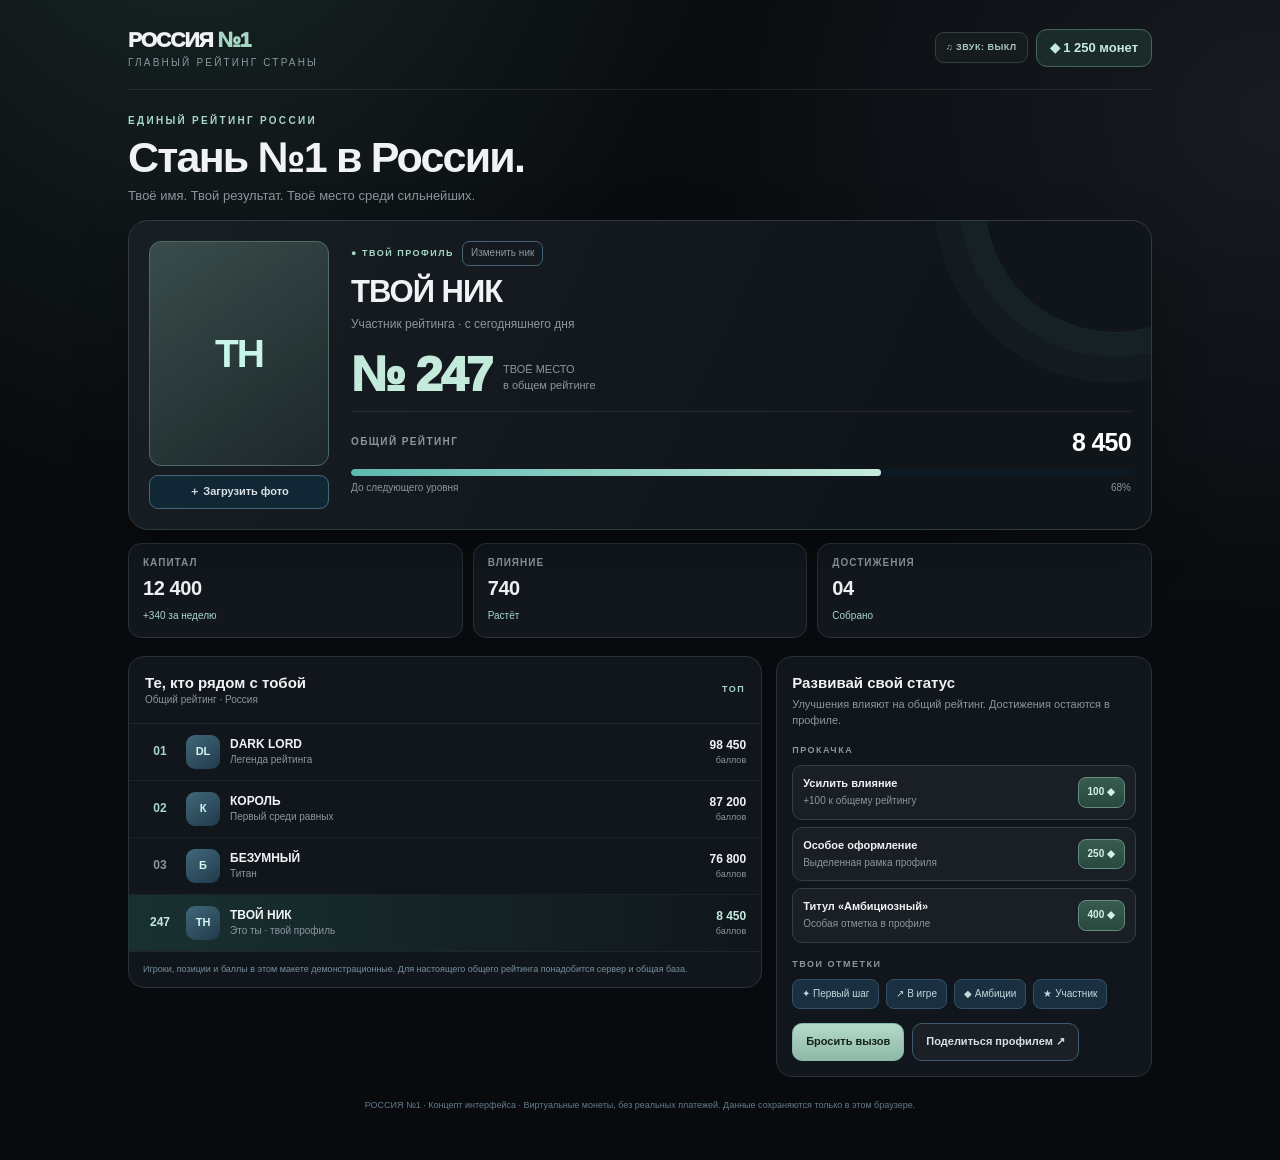
==== commit 387915da: "Add files via upload" ====
--- a/index.html
+++ b/index.html
@@ -4,28 +4,28 @@
 <meta charset="UTF-8">
 <meta name="viewport" content="width=device-width, initial-scale=1, viewport-fit=cover">
 <meta name="theme-color" content="#101c2a">
-<title>КТО №1 — твой статус</title>
+<title>РОССИЯ №1 — твой статус</title>
 <style>
 :root{
- --bg:#0d1722;--bg2:#122333;--panel:#172a3b;--panel2:#1d3447;--line:#2b4558;
- --text:#edf4f5;--muted:#91a8b5;--accent:#83e0cb;--accent2:#b5f4e6;
- --blue:#78b9e8;--soft:#d4e4e7;--danger:#ff9d9d;
+ --bg:#080a0d;--bg2:#0d1116;--panel:#11161c;--panel2:#171e26;--line:#28313b;
+ --text:#f0f2f4;--muted:#8b969f;--accent:#a6d7c5;--accent2:#c4eadb;
+ --blue:#91b9d3;--soft:#d7e0e4;--danger:#ff9d9d;
 }
 *{box-sizing:border-box}
-body{margin:0;background:radial-gradient(ellipse at 12% -15%,#24495a 0,transparent 42%),radial-gradient(ellipse at 100% 20%,#173b48 0,transparent 36%),var(--bg);color:var(--text);font:15px/1.45 Inter,-apple-system,BlinkMacSystemFont,"Segoe UI",Arial,sans-serif;min-height:100vh}
+body{margin:0;background:radial-gradient(ellipse at 15% -20%,#1b2929 0,transparent 38%),radial-gradient(ellipse at 100% 10%,#171c22 0,transparent 35%),var(--bg);color:var(--text);font:15px/1.45 Inter,-apple-system,BlinkMacSystemFont,"Segoe UI",Arial,sans-serif;min-height:100vh}
 button,input{font:inherit}button{cursor:pointer}
 .wrap{max-width:1060px;margin:auto;padding:20px 18px 48px}
 header{display:flex;align-items:center;justify-content:space-between;padding:5px 0 18px;border-bottom:1px solid #ffffff17}
 .brand{font-size:21px;font-weight:950;letter-spacing:-1px}.brand span{color:var(--accent)}
 .brand-sub{font-size:10px;letter-spacing:2.2px;color:var(--muted);text-transform:uppercase;margin-top:1px}
-.wallet{background:#1a3441;border:1px solid #3b6c70;color:var(--accent2);padding:9px 13px;border-radius:11px;font-weight:800;font-size:13px}
+.wallet{background:#1b2b29;border:1px solid #45665d;color:var(--accent2);padding:9px 13px;border-radius:11px;font-weight:800;font-size:13px}
 .intro{padding:24px 0 15px}.kicker{font-size:10px;letter-spacing:2.3px;color:var(--accent);font-weight:900}
 .intro h1{font-size:clamp(27px,5vw,43px);letter-spacing:-1.8px;line-height:1.05;margin:7px 0 6px}
 .intro p{color:var(--muted);margin:0;font-size:13px}
-.profile{display:grid;grid-template-columns:180px minmax(0,1fr);gap:22px;padding:20px;background:linear-gradient(115deg,#1b3445,#142636 72%);border:1px solid #3b5968;border-radius:20px;box-shadow:0 20px 55px #0003;position:relative;overflow:hidden}
+.profile{display:grid;grid-template-columns:180px minmax(0,1fr);gap:22px;padding:20px;background:linear-gradient(115deg,#171e24,#10151a 72%);border:1px solid #303a42;border-radius:20px;box-shadow:0 20px 55px #0003;position:relative;overflow:hidden}
 .profile:after{content:"";position:absolute;width:260px;height:260px;border:1px solid #83e0cb18;border-radius:50%;right:-95px;top:-150px;box-shadow:0 0 0 24px #83e0cb08,0 0 0 50px #83e0cb06;pointer-events:none}
 .avatar-wrap{position:relative;z-index:1}
-.avatar{width:100%;aspect-ratio:4/5;border-radius:12px;background:linear-gradient(145deg,#365d6b,#182c3b);border:1px solid #6b9a9b;display:flex;align-items:center;justify-content:center;overflow:hidden;color:#c9f6eb;font-size:34px;font-weight:900;letter-spacing:-2px;position:relative}
+.avatar{width:100%;aspect-ratio:4/5;border-radius:12px;background:linear-gradient(145deg,#394c4b,#1c2729);border:1px solid #526c64;display:flex;align-items:center;justify-content:center;overflow:hidden;color:#c9f6eb;font-size:34px;font-weight:900;letter-spacing:-2px;position:relative}
 .avatar img{width:100%;height:100%;object-fit:cover;display:none}
 .avatar-placeholder{font-size:39px}
 .upload{display:block;text-align:center;margin-top:9px;padding:8px 5px;border:1px solid #476777;border-radius:9px;color:var(--soft);font-size:11px;font-weight:700;background:#122735}
@@ -47,12 +47,12 @@
 .progress i{display:block;width:68%;height:100%;background:linear-gradient(90deg,#5db9b0,var(--accent2));border-radius:10px}
 .progress-meta{display:flex;justify-content:space-between;color:var(--muted);font-size:10px}
 .quick{display:grid;grid-template-columns:repeat(3,1fr);gap:10px;margin:13px 0 18px}
-.metric{background:#142636;border:1px solid #294456;border-radius:13px;padding:12px 14px}
+.metric{background:#11171d;border:1px solid #28323b;border-radius:13px;padding:12px 14px}
 .metric span{display:block;color:var(--muted);font-size:10px;letter-spacing:1px;font-weight:800}
 .metric b{display:block;font-size:20px;margin-top:3px;letter-spacing:-.4px}
 .metric em{font-style:normal;color:var(--accent);font-size:10px}
 .columns{display:grid;grid-template-columns:minmax(0,1.35fr) minmax(260px,.8fr);gap:14px;align-items:start}
-.panel{background:#132433eF;border:1px solid #294456;border-radius:16px;overflow:hidden}
+.panel{background:#10161c;border:1px solid #28323b;border-radius:16px;overflow:hidden}
 .panel-head{display:flex;align-items:center;justify-content:space-between;padding:15px 16px;border-bottom:1px solid #ffffff12}
 .panel-head h2{font-size:15px;margin:0}.hint{font-size:10px;color:var(--muted)}
 .leader{display:grid;grid-template-columns:32px 34px minmax(0,1fr) auto;gap:10px;align-items:center;padding:11px 15px;border-bottom:1px solid #ffffff0c}
@@ -69,23 +69,38 @@
 .side{padding:15px}
 .side h2{font-size:15px;margin:0 0 4px}.side-intro{color:var(--muted);font-size:11px;margin:0 0 13px}
 .section-title{font-size:9px;letter-spacing:1.5px;color:var(--muted);font-weight:900;margin:15px 0 8px}
-.upgrade{display:flex;align-items:center;justify-content:space-between;gap:8px;background:#1a3041;border:1px solid #2c4b5e;border-radius:10px;padding:10px;margin:7px 0}
+.upgrade{display:flex;align-items:center;justify-content:space-between;gap:8px;background:#191f25;border:1px solid #343f48;border-radius:10px;padding:10px;margin:7px 0}
 .upgrade b{display:block;font-size:11px}.upgrade small{display:block;color:var(--muted);font-size:10px;margin-top:2px}
-.buy{border:1px solid #4a827c;background:#214c4b;color:var(--accent2);border-radius:8px;padding:7px 9px;font-size:10px;font-weight:900;white-space:nowrap}
+.buy{border:1px solid #638d7e;background:linear-gradient(180deg,#385c50,#29483f);color:#d5f1e5;border-radius:8px;padding:7px 9px;font-size:10px;font-weight:900;white-space:nowrap}
 .buy:active,.primary:active{transform:translateY(1px)}
 .achievements{display:flex;gap:7px;flex-wrap:wrap}
 .achievement{border:1px solid #345263;background:#1a3040;color:#c3d8dc;border-radius:8px;padding:7px 9px;font-size:10px}
 .actions{display:flex;gap:8px;flex-wrap:wrap;margin-top:14px}
 .primary,.secondary{border-radius:10px;padding:10px 13px;font-size:11px;font-weight:850}
-.primary{border:1px solid #9ae9d8;background:linear-gradient(135deg,#a8efdf,#6fc9ba);color:#10272b}
-.secondary{border:1px solid #3c5c6c;background:#1a3040;color:var(--soft)}
+.primary{border:1px solid #8bb9a8;background:linear-gradient(180deg,#b5d9c9,#8eb9a7);color:#14211d}
+.secondary{border:1px solid #3c5c6c;background:#1a2026;color:var(--soft)}
 .note{padding:11px 14px;color:#78909e;font-size:9px;line-height:1.5;border-top:1px solid #ffffff10}
 .modalback{position:fixed;inset:0;background:#061019d9;display:none;align-items:center;justify-content:center;padding:18px;z-index:5}
 .modal{width:min(390px,100%);background:#172c3d;border:1px solid #456778;border-radius:16px;padding:20px;box-shadow:0 20px 70px #0008}
 .modal h2{font-size:18px;margin:0 0 5px}.modal p{font-size:12px;color:var(--muted)}
 .modal input{width:100%;padding:12px;border:1px solid #3d5b6c;border-radius:9px;background:#0f202d;color:white;margin:7px 0 12px}
-.toast{position:fixed;bottom:18px;left:50%;transform:translateX(-50%);background:#203d49;border:1px solid #54867e;color:#eafff9;border-radius:10px;padding:10px 14px;display:none;z-index:8;box-shadow:0 10px 35px #0008;font-size:12px;max-width:90%;text-align:center}
+.toast{position:fixed;bottom:18px;left:50%;transform:translateX(-50%);background:#263b34;border:1px solid #668d7a;color:#effff7;border-radius:10px;padding:10px 14px;display:none;z-index:8;box-shadow:0 10px 35px #0008;font-size:12px;max-width:90%;text-align:center}
 footer{text-align:center;color:#627b89;font-size:9px;padding:22px 0 0}
+
+.sound-toggle{border:1px solid #35413f;background:#151b1e;color:#a9c9bd;border-radius:9px;padding:8px 10px;font-size:9px;font-weight:900;letter-spacing:.5px}
+.profile{transition:border-color .25s,box-shadow .25s}
+.profile.level-up{border-color:#8dc9ad;box-shadow:0 0 0 1px #8dc9ad55,0 0 38px #7ac7a522}
+.buy,.primary,.secondary,.edit,.sound-toggle{transition:transform .12s ease,filter .15s ease,box-shadow .18s ease}
+.buy:hover,.primary:hover{filter:brightness(1.12);box-shadow:0 5px 22px #8cc8aa22}
+.buy:active,.primary:active,.secondary:active{transform:scale(.96);filter:brightness(1.18)}
+.pulse{animation:scorePulse .65s ease}
+@keyframes scorePulse{0%{transform:scale(1);color:#fff}35%{transform:scale(1.18);color:#d1ffe8;text-shadow:0 0 22px #9de5bd99}100%{transform:scale(1);color:#fff}}
+.float-up{position:fixed;z-index:20;pointer-events:none;color:#c8f1da;font-weight:950;font-size:19px;text-shadow:0 3px 20px #8bd5aa88;animation:floatUp 1.05s ease-out forwards}
+@keyframes floatUp{0%{opacity:0;transform:translateY(10px) scale(.75)}18%{opacity:1;transform:translateY(-5px) scale(1.1)}100%{opacity:0;transform:translateY(-75px) scale(1)}}
+.spark{position:fixed;width:5px;height:5px;border-radius:50%;background:#bcebd0;z-index:19;pointer-events:none;animation:spark .65s ease-out forwards}
+@keyframes spark{to{opacity:0;transform:translate(var(--x),var(--y)) scale(.15)}}
+@media(max-width:700px){.sound-toggle{padding:8px 7px;font-size:8px}.wallet{padding:8px 9px;font-size:11px}}
+
 @media(max-width:700px){.wrap{padding:14px 12px 35px}.profile{grid-template-columns:112px minmax(0,1fr);gap:13px;padding:13px;border-radius:16px}.avatar{aspect-ratio:3/4}.upload{font-size:9px;padding:7px 2px}.rankline{margin:13px 0 10px;gap:7px}.ranknum{font-size:36px}.score{font-size:22px}.quick{gap:7px}.metric{padding:10px 9px}.metric b{font-size:17px}.columns{grid-template-columns:1fr}.leader{padding:10px 12px}.intro{padding-top:20px}}
 @media(max-width:370px){.profile{grid-template-columns:96px minmax(0,1fr);gap:10px}.nick{font-size:20px}.ranknum{font-size:31px}.metric span{font-size:8px}.metric b{font-size:15px}}
 </style>
@@ -93,13 +108,13 @@
 <body>
 <div class="wrap">
 <header>
- <div><div class="brand">КТО <span>№1</span></div><div class="brand-sub">Территория амбиций</div></div>
- <div class="wallet">◆ <span id="balance">1 250</span> монет</div>
+ <div><div class="brand">РОССИЯ <span>№1</span></div><div class="brand-sub">Главный рейтинг страны</div></div>
+ <div style="display:flex;align-items:center;gap:8px"><button class="sound-toggle" id="soundToggle" aria-label="Включить звук">♫ ЗВУК: ВЫКЛ</button><div class="wallet">◆ <span id="balance">1 250</span> монет</div></div>
 </header>
 <section class="intro">
- <div class="kicker">ТВОЯ ПОЗИЦИЯ. ТВОЯ ИСТОРИЯ.</div>
- <h1>Ты уже в игре. Поднимайся выше.</h1>
- <p>Всё, чего ты добиваешься, складывается в один общий рейтинг.</p>
+ <div class="kicker">ЕДИНЫЙ РЕЙТИНГ РОССИИ</div>
+ <h1>Стань №1 в России.</h1>
+ <p>Твоё имя. Твой результат. Твоё место среди сильнейших.</p>
 </section>
 
 <section class="profile">
@@ -147,7 +162,7 @@
   <div class="actions"><button class="primary" id="challengeBtn">Бросить вызов</button><button class="secondary" id="shareBtn">Поделиться профилем ↗</button></div>
  </aside>
 </div>
-<footer>КТО №1 · Концепт интерфейса · Виртуальные монеты, без реальных платежей. Данные сохраняются только в этом браузере.</footer>
+<footer>РОССИЯ №1 · Концепт интерфейса · Виртуальные монеты, без реальных платежей. Данные сохраняются только в этом браузере.</footer>
 </div>
 <div class="modalback" id="modal"><div class="modal"><h2>Кому бросаем вызов?</h2><p>Введи ник соперника. В этой демоверсии вызов будет локальным.</p><input id="opponent" placeholder="Например, KING_777"><div class="actions"><button class="primary" id="sendChallenge">Создать вызов</button><button class="secondary" id="closeModal">Отмена</button></div></div></div>
 <div class="modalback" id="nickModal"><div class="modal"><h2>Твоё имя в рейтинге</h2><p>Выбери ник, по которому тебя будут узнавать.</p><input id="nickInput" maxlength="22" placeholder="Например, MISTER X"><div class="actions"><button class="primary" id="saveNick">Сохранить</button><button class="secondary" id="cancelNick">Отмена</button></div></div></div>
@@ -155,9 +170,30 @@
 <script>
 (()=>{
  const $=s=>document.querySelector(s), fmt=n=>Math.round(n).toLocaleString('ru-RU');
+ let soundOn=false, audioCtx=null;
+ function tone(freq=620,duration=.11,type='sine',volume=.035){
+  if(!soundOn)return;
+  try{audioCtx=audioCtx||new (window.AudioContext||window.webkitAudioContext)();if(audioCtx.state==='suspended')audioCtx.resume();
+   const o=audioCtx.createOscillator(),g=audioCtx.createGain();o.type=type;o.frequency.setValueAtTime(freq,audioCtx.currentTime);
+   o.frequency.exponentialRampToValueAtTime(Math.max(90,freq*.72),audioCtx.currentTime+duration);
+   g.gain.setValueAtTime(volume,audioCtx.currentTime);g.gain.exponentialRampToValueAtTime(.001,audioCtx.currentTime+duration);
+   o.connect(g);g.connect(audioCtx.destination);o.start();o.stop(audioCtx.currentTime+duration);
+  }catch(e){}
+ }
+ function successSound(){tone(520,.12,'sine',.045);setTimeout(()=>tone(780,.18,'triangle',.04),75);setTimeout(()=>tone(1040,.22,'sine',.025),145)}
+ function clickSound(){tone(360,.055,'triangle',.018)}
+ function celebrate(anchor,amount){
+  const r=anchor.getBoundingClientRect(),x=Math.min(innerWidth-45,Math.max(45,r.left+r.width/2)),y=Math.max(70,r.top);
+  const el=document.createElement('div');el.className='float-up';el.textContent=amount;el.style.left=(x-24)+'px';el.style.top=y+'px';document.body.appendChild(el);setTimeout(()=>el.remove(),1100);
+  for(let i=0;i<12;i++){const s=document.createElement('i');s.className='spark';s.style.left=x+'px';s.style.top=(y+12)+'px';s.style.setProperty('--x',(Math.random()*130-65)+'px');s.style.setProperty('--y',(Math.random()*-100-15)+'px');document.body.appendChild(s);setTimeout(()=>s.remove(),700)}
+  $('#score').classList.remove('pulse');void $('#score').offsetWidth;$('#score').classList.add('pulse');
+  $('.profile').classList.add('level-up');setTimeout(()=>$('.profile').classList.remove('level-up'),900);
+ }
  let state={balance:1250,score:8450,wealth:12400,influence:740,achievements:4,nick:'ТВОЙ НИК',photo:''};
  try{const saved=JSON.parse(localStorage.getItem('kto1-profile-v2')||'{}');state={...state,...saved}}catch(e){}
  const save=()=>{try{localStorage.setItem('kto1-profile-v2',JSON.stringify(state))}catch(e){}};
+ $('#soundToggle').onclick=()=>{soundOn=!soundOn;$('#soundToggle').textContent=soundOn?'♫ ЗВУК: ВКЛ':'♫ ЗВУК: ВЫКЛ';if(soundOn)successSound();else clickSound()};
+ document.querySelectorAll('button').forEach(b=>{if(b.id!=='soundToggle')b.addEventListener('click',()=>clickSound())});
  const toast=msg=>{const t=$('#toast');t.textContent=msg;t.style.display='block';clearTimeout(window.ktoToast);window.ktoToast=setTimeout(()=>t.style.display='none',2500)};
  function initials(s){return (s||'ТЫ').trim().split(/\s+/).slice(0,2).map(x=>x[0]).join('').toUpperCase()||'ТЫ'}
  function render(){
@@ -187,14 +223,14 @@
   if(cost===250){toast('Оформление добавлено в демо-профиль')}
   else if(cost===400){state.achievements++;$('#achievements').insertAdjacentHTML('beforeend','<span class="achievement">✧ Амбициозный</span>');toast('Титул получен')}
   else toast('Общий рейтинг вырос на '+add+' баллов');
-  save();render();
+  save();render();if(add){celebrate(b,'+'+add);successSound()}else{celebrate(b,'ГОТОВО');tone(680,.16,'triangle',.03)}
  });
  $('#challengeBtn').onclick=()=>$('#modal').style.display='flex';
  $('#closeModal').onclick=()=>$('#modal').style.display='none';
  $('#sendChallenge').onclick=()=>{const n=$('#opponent').value.trim();if(!n){toast('Введи ник соперника');return}$('#modal').style.display='none';$('#opponent').value='';toast('Демо-вызов для '+n+' создан')};
  $('#shareBtn').onclick=()=>{
   const url=location.href.split('#')[0]+'#profile';
-  if(navigator.share){navigator.share({title:'Мой профиль — КТО №1',text:state.nick+' · '+fmt(state.score)+' баллов',url}).catch(()=>{})}
+  if(navigator.share){navigator.share({title:'Мой профиль — РОССИЯ №1',text:state.nick+' · '+fmt(state.score)+' баллов',url}).catch(()=>{})}
   else if(navigator.clipboard&&navigator.clipboard.writeText){navigator.clipboard.writeText(url).then(()=>toast('Ссылка скопирована')).catch(()=>toast(url))}
   else toast('Открой сайт по ссылке и поделись им');
  };
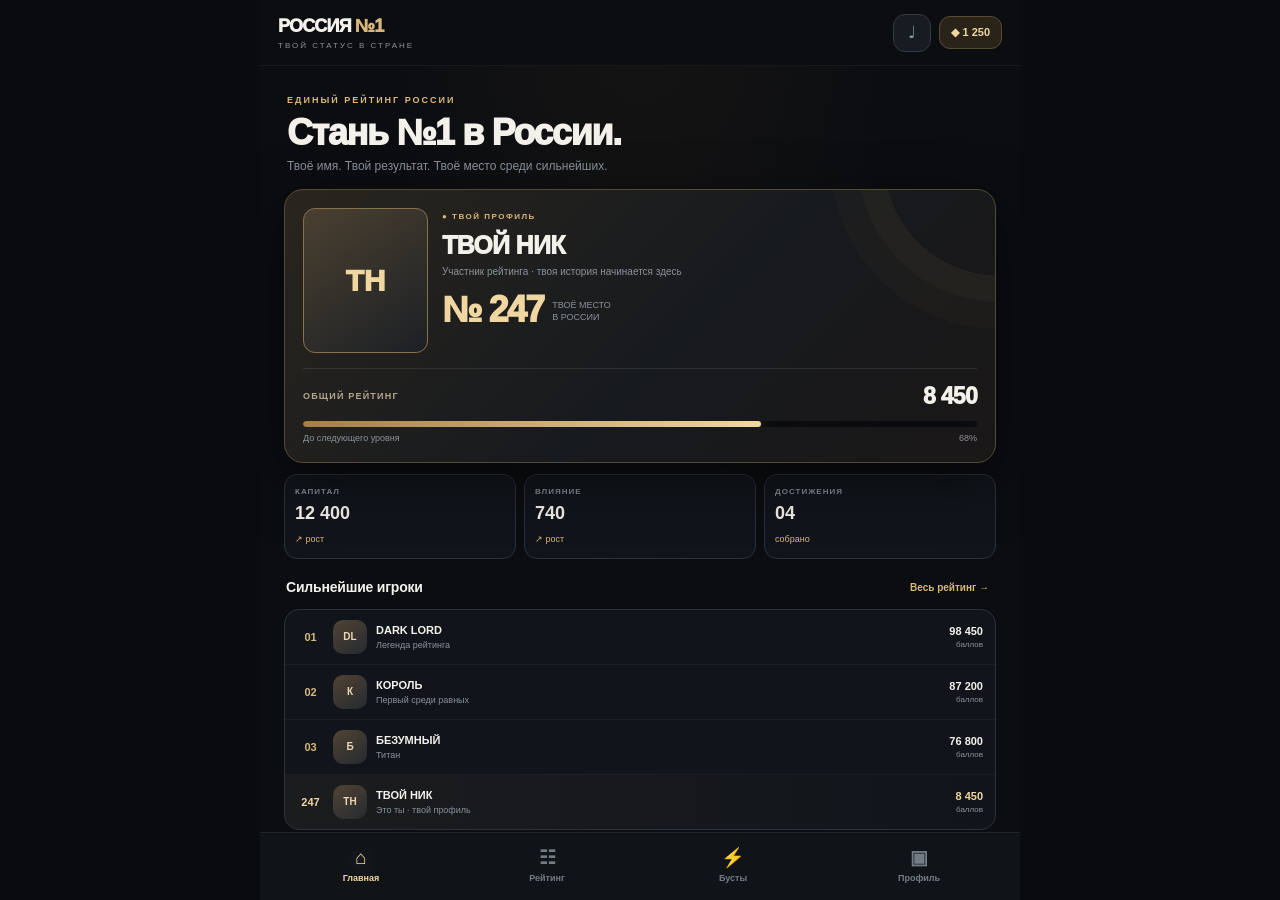
==== commit d8a5f05b: "Add files via upload" ====
--- a/index.html
+++ b/index.html
@@ -1,240 +1,256 @@
-<!DOCTYPE html>
+<!doctype html>
 <html lang="ru">
 <head>
-<meta charset="UTF-8">
-<meta name="viewport" content="width=device-width, initial-scale=1, viewport-fit=cover">
-<meta name="theme-color" content="#101c2a">
-<title>РОССИЯ №1 — твой статус</title>
+<meta charset="utf-8">
+<meta name="viewport" content="width=device-width, initial-scale=1, maximum-scale=1, user-scalable=no, viewport-fit=cover">
+<meta name="theme-color" content="#0b0d11">
+<meta name="apple-mobile-web-app-capable" content="yes">
+<meta name="apple-mobile-web-app-status-bar-style" content="black-translucent">
+<meta name="apple-mobile-web-app-title" content="РОССИЯ №1">
+<meta name="description" content="Твой профиль и место в общем рейтинге России">
+<link rel="manifest" href="./manifest.webmanifest">
+<link rel="icon" href="./icon.svg" type="image/svg+xml">
+<title>РОССИЯ №1 — приложение</title>
 <style>
 :root{
- --bg:#080a0d;--bg2:#0d1116;--panel:#11161c;--panel2:#171e26;--line:#28313b;
- --text:#f0f2f4;--muted:#8b969f;--accent:#a6d7c5;--accent2:#c4eadb;
- --blue:#91b9d3;--soft:#d7e0e4;--danger:#ff9d9d;
+ --bg:#090b0f;--surface:#11151b;--surface2:#171d25;--surface3:#202832;--line:#29323d;
+ --text:#f4f1eb;--muted:#89929c;--gold:#d8b77a;--gold2:#f0d6a1;--red:#d87972;--red2:#f09a91;
+ --green:#9db9a5;--blue:#91aeca;--shadow:0 18px 55px #0008;
 }
-*{box-sizing:border-box}
-body{margin:0;background:radial-gradient(ellipse at 15% -20%,#1b2929 0,transparent 38%),radial-gradient(ellipse at 100% 10%,#171c22 0,transparent 35%),var(--bg);color:var(--text);font:15px/1.45 Inter,-apple-system,BlinkMacSystemFont,"Segoe UI",Arial,sans-serif;min-height:100vh}
-button,input{font:inherit}button{cursor:pointer}
-.wrap{max-width:1060px;margin:auto;padding:20px 18px 48px}
-header{display:flex;align-items:center;justify-content:space-between;padding:5px 0 18px;border-bottom:1px solid #ffffff17}
-.brand{font-size:21px;font-weight:950;letter-spacing:-1px}.brand span{color:var(--accent)}
-.brand-sub{font-size:10px;letter-spacing:2.2px;color:var(--muted);text-transform:uppercase;margin-top:1px}
-.wallet{background:#1b2b29;border:1px solid #45665d;color:var(--accent2);padding:9px 13px;border-radius:11px;font-weight:800;font-size:13px}
-.intro{padding:24px 0 15px}.kicker{font-size:10px;letter-spacing:2.3px;color:var(--accent);font-weight:900}
-.intro h1{font-size:clamp(27px,5vw,43px);letter-spacing:-1.8px;line-height:1.05;margin:7px 0 6px}
-.intro p{color:var(--muted);margin:0;font-size:13px}
-.profile{display:grid;grid-template-columns:180px minmax(0,1fr);gap:22px;padding:20px;background:linear-gradient(115deg,#171e24,#10151a 72%);border:1px solid #303a42;border-radius:20px;box-shadow:0 20px 55px #0003;position:relative;overflow:hidden}
-.profile:after{content:"";position:absolute;width:260px;height:260px;border:1px solid #83e0cb18;border-radius:50%;right:-95px;top:-150px;box-shadow:0 0 0 24px #83e0cb08,0 0 0 50px #83e0cb06;pointer-events:none}
-.avatar-wrap{position:relative;z-index:1}
-.avatar{width:100%;aspect-ratio:4/5;border-radius:12px;background:linear-gradient(145deg,#394c4b,#1c2729);border:1px solid #526c64;display:flex;align-items:center;justify-content:center;overflow:hidden;color:#c9f6eb;font-size:34px;font-weight:900;letter-spacing:-2px;position:relative}
+*{box-sizing:border-box;-webkit-tap-highlight-color:transparent}
+html{height:100%;overscroll-behavior:none;touch-action:pan-x pan-y}
+body{margin:0;min-height:100%;height:100%;background:var(--bg);color:var(--text);font:14px/1.4 -apple-system,BlinkMacSystemFont,"Segoe UI",Roboto,Arial,sans-serif;overflow:hidden;overscroll-behavior:none;touch-action:pan-x pan-y}
+button,input{font:inherit}
+button{color:inherit;cursor:pointer;touch-action:manipulation}
+#app{height:100dvh;min-height:100%;max-width:760px;margin:auto;display:flex;flex-direction:column;background:radial-gradient(ellipse at 50% -25%,#3a2e1d44,transparent 52%),#0b0d11;position:relative;overflow:hidden}
+.topbar{height:66px;flex:none;padding:env(safe-area-inset-top) 18px 0;display:flex;align-items:center;justify-content:space-between;border-bottom:1px solid #ffffff0d;background:#0b0d11eF;z-index:4}
+.brand{font-weight:950;letter-spacing:-.8px;font-size:18px}.brand span{color:var(--gold)}
+.brand-sub{font-size:8px;letter-spacing:2px;color:var(--muted);margin-top:1px}
+.top-actions{display:flex;align-items:center;gap:8px}
+.icon-btn{width:38px;height:38px;border-radius:12px;border:1px solid #303943;background:#171c22;display:grid;place-items:center;color:#c6b18c;font-size:17px}
+.balance{border:1px solid #594a32;background:#292319;color:var(--gold2);border-radius:11px;padding:8px 11px;font-size:11px;font-weight:850;white-space:nowrap}
+.main{flex:1;overflow-y:auto;overflow-x:hidden;padding:0 15px 18px;overscroll-behavior:contain;scrollbar-width:none}
+.main::-webkit-scrollbar{display:none}
+.screen{display:none;animation:screenIn .24s ease both}.screen.active{display:block}
+@keyframes screenIn{from{opacity:.35;transform:translateY(7px)}to{opacity:1;transform:none}}
+.hero{padding:22px 3px 15px}
+.eyebrow{color:var(--gold);font-size:9px;letter-spacing:2px;font-weight:900}
+h1{font-size:30px;line-height:1.03;letter-spacing:-1.4px;margin:7px 0 7px;font-weight:950}
+.hero p{color:var(--muted);font-size:12px;margin:0}
+.profile-card{border:1px solid #574a35;border-radius:19px;padding:14px;background:linear-gradient(135deg,#29251e,#171a1e 55%,#1a1717);box-shadow:var(--shadow);position:relative;overflow:hidden}
+.profile-card:before{content:"";position:absolute;width:230px;height:230px;border-radius:50%;border:1px solid #d8b77a18;right:-120px;top:-145px;box-shadow:0 0 0 25px #d8b77a08,0 0 0 52px #d8b77a05}
+.profile-top{display:grid;grid-template-columns:104px 1fr;gap:14px;position:relative}
+.avatar{width:104px;height:124px;border-radius:12px;border:1px solid #88714d;background:linear-gradient(145deg,#4a4030,#1c2025);display:grid;place-items:center;overflow:hidden;font-size:30px;font-weight:950;color:var(--gold2)}
 .avatar img{width:100%;height:100%;object-fit:cover;display:none}
-.avatar-placeholder{font-size:39px}
-.upload{display:block;text-align:center;margin-top:9px;padding:8px 5px;border:1px solid #476777;border-radius:9px;color:var(--soft);font-size:11px;font-weight:700;background:#122735}
-.upload input{display:none}
-.profile-info{position:relative;z-index:1;min-width:0}
-.profile-line{display:flex;align-items:center;gap:8px;flex-wrap:wrap}
-.status{font-size:9px;letter-spacing:1.5px;color:var(--accent);font-weight:900}
-.edit{border:1px solid #456373;background:transparent;color:var(--muted);border-radius:7px;padding:4px 8px;font-size:10px}
-.nick{font-size:clamp(22px,4vw,31px);font-weight:900;letter-spacing:-1px;margin:4px 0 1px;overflow-wrap:anywhere}
-.caption{font-size:12px;color:var(--muted)}
-.rankline{display:flex;align-items:flex-end;gap:12px;margin:18px 0 13px;flex-wrap:wrap}
-.ranknum{font-size:clamp(34px,6vw,49px);line-height:.95;font-weight:950;letter-spacing:-2px;color:var(--accent2)}
-.ranknum small{font-size:13px;letter-spacing:0;color:var(--muted);font-weight:600}
-.rankdesc{font-size:11px;color:var(--muted);padding-bottom:4px}
-.scorebox{display:flex;align-items:center;justify-content:space-between;gap:12px;border-top:1px solid #ffffff18;padding-top:12px}
-.score-label{font-size:10px;letter-spacing:1.4px;color:var(--muted);font-weight:800}
-.score{font-size:25px;font-weight:900;letter-spacing:-.7px;color:#fff}
-.progress{height:7px;background:#0c1a25;border-radius:10px;overflow:hidden;margin:9px 0 5px}
-.progress i{display:block;width:68%;height:100%;background:linear-gradient(90deg,#5db9b0,var(--accent2));border-radius:10px}
-.progress-meta{display:flex;justify-content:space-between;color:var(--muted);font-size:10px}
-.quick{display:grid;grid-template-columns:repeat(3,1fr);gap:10px;margin:13px 0 18px}
-.metric{background:#11171d;border:1px solid #28323b;border-radius:13px;padding:12px 14px}
-.metric span{display:block;color:var(--muted);font-size:10px;letter-spacing:1px;font-weight:800}
-.metric b{display:block;font-size:20px;margin-top:3px;letter-spacing:-.4px}
-.metric em{font-style:normal;color:var(--accent);font-size:10px}
-.columns{display:grid;grid-template-columns:minmax(0,1.35fr) minmax(260px,.8fr);gap:14px;align-items:start}
-.panel{background:#10161c;border:1px solid #28323b;border-radius:16px;overflow:hidden}
-.panel-head{display:flex;align-items:center;justify-content:space-between;padding:15px 16px;border-bottom:1px solid #ffffff12}
-.panel-head h2{font-size:15px;margin:0}.hint{font-size:10px;color:var(--muted)}
-.leader{display:grid;grid-template-columns:32px 34px minmax(0,1fr) auto;gap:10px;align-items:center;padding:11px 15px;border-bottom:1px solid #ffffff0c}
-.leader:last-child{border-bottom:0}
-.pos{font-size:12px;color:var(--muted);font-weight:900;text-align:center}
-.pos.top{color:var(--accent)}
-.mini-avatar{width:34px;height:34px;border-radius:9px;background:linear-gradient(145deg,#416879,#203a4b);display:grid;place-items:center;color:#d7f4ee;font-size:11px;font-weight:900}
-.leader-name{font-size:12px;font-weight:800;white-space:nowrap;overflow:hidden;text-overflow:ellipsis}
-.leader-title{font-size:10px;color:var(--muted)}
-.leader-score{text-align:right;font-size:12px;font-weight:900;white-space:nowrap}
-.leader-score small{display:block;color:var(--muted);font-size:9px;font-weight:500}
-.you{background:linear-gradient(90deg,#2b665d55,transparent)}
-.you .pos,.you .leader-score{color:var(--accent2)}
-.side{padding:15px}
-.side h2{font-size:15px;margin:0 0 4px}.side-intro{color:var(--muted);font-size:11px;margin:0 0 13px}
-.section-title{font-size:9px;letter-spacing:1.5px;color:var(--muted);font-weight:900;margin:15px 0 8px}
-.upgrade{display:flex;align-items:center;justify-content:space-between;gap:8px;background:#191f25;border:1px solid #343f48;border-radius:10px;padding:10px;margin:7px 0}
-.upgrade b{display:block;font-size:11px}.upgrade small{display:block;color:var(--muted);font-size:10px;margin-top:2px}
-.buy{border:1px solid #638d7e;background:linear-gradient(180deg,#385c50,#29483f);color:#d5f1e5;border-radius:8px;padding:7px 9px;font-size:10px;font-weight:900;white-space:nowrap}
-.buy:active,.primary:active{transform:translateY(1px)}
-.achievements{display:flex;gap:7px;flex-wrap:wrap}
-.achievement{border:1px solid #345263;background:#1a3040;color:#c3d8dc;border-radius:8px;padding:7px 9px;font-size:10px}
-.actions{display:flex;gap:8px;flex-wrap:wrap;margin-top:14px}
-.primary,.secondary{border-radius:10px;padding:10px 13px;font-size:11px;font-weight:850}
-.primary{border:1px solid #8bb9a8;background:linear-gradient(180deg,#b5d9c9,#8eb9a7);color:#14211d}
-.secondary{border:1px solid #3c5c6c;background:#1a2026;color:var(--soft)}
-.note{padding:11px 14px;color:#78909e;font-size:9px;line-height:1.5;border-top:1px solid #ffffff10}
-.modalback{position:fixed;inset:0;background:#061019d9;display:none;align-items:center;justify-content:center;padding:18px;z-index:5}
-.modal{width:min(390px,100%);background:#172c3d;border:1px solid #456778;border-radius:16px;padding:20px;box-shadow:0 20px 70px #0008}
-.modal h2{font-size:18px;margin:0 0 5px}.modal p{font-size:12px;color:var(--muted)}
-.modal input{width:100%;padding:12px;border:1px solid #3d5b6c;border-radius:9px;background:#0f202d;color:white;margin:7px 0 12px}
-.toast{position:fixed;bottom:18px;left:50%;transform:translateX(-50%);background:#263b34;border:1px solid #668d7a;color:#effff7;border-radius:10px;padding:10px 14px;display:none;z-index:8;box-shadow:0 10px 35px #0008;font-size:12px;max-width:90%;text-align:center}
-footer{text-align:center;color:#627b89;font-size:9px;padding:22px 0 0}
-
-.sound-toggle{border:1px solid #35413f;background:#151b1e;color:#a9c9bd;border-radius:9px;padding:8px 10px;font-size:9px;font-weight:900;letter-spacing:.5px}
-.profile{transition:border-color .25s,box-shadow .25s}
-.profile.level-up{border-color:#8dc9ad;box-shadow:0 0 0 1px #8dc9ad55,0 0 38px #7ac7a522}
-.buy,.primary,.secondary,.edit,.sound-toggle{transition:transform .12s ease,filter .15s ease,box-shadow .18s ease}
-.buy:hover,.primary:hover{filter:brightness(1.12);box-shadow:0 5px 22px #8cc8aa22}
-.buy:active,.primary:active,.secondary:active{transform:scale(.96);filter:brightness(1.18)}
-.pulse{animation:scorePulse .65s ease}
-@keyframes scorePulse{0%{transform:scale(1);color:#fff}35%{transform:scale(1.18);color:#d1ffe8;text-shadow:0 0 22px #9de5bd99}100%{transform:scale(1);color:#fff}}
-.float-up{position:fixed;z-index:20;pointer-events:none;color:#c8f1da;font-weight:950;font-size:19px;text-shadow:0 3px 20px #8bd5aa88;animation:floatUp 1.05s ease-out forwards}
-@keyframes floatUp{0%{opacity:0;transform:translateY(10px) scale(.75)}18%{opacity:1;transform:translateY(-5px) scale(1.1)}100%{opacity:0;transform:translateY(-75px) scale(1)}}
-.spark{position:fixed;width:5px;height:5px;border-radius:50%;background:#bcebd0;z-index:19;pointer-events:none;animation:spark .65s ease-out forwards}
-@keyframes spark{to{opacity:0;transform:translate(var(--x),var(--y)) scale(.15)}}
-@media(max-width:700px){.sound-toggle{padding:8px 7px;font-size:8px}.wallet{padding:8px 9px;font-size:11px}}
-
-@media(max-width:700px){.wrap{padding:14px 12px 35px}.profile{grid-template-columns:112px minmax(0,1fr);gap:13px;padding:13px;border-radius:16px}.avatar{aspect-ratio:3/4}.upload{font-size:9px;padding:7px 2px}.rankline{margin:13px 0 10px;gap:7px}.ranknum{font-size:36px}.score{font-size:22px}.quick{gap:7px}.metric{padding:10px 9px}.metric b{font-size:17px}.columns{grid-template-columns:1fr}.leader{padding:10px 12px}.intro{padding-top:20px}}
-@media(max-width:370px){.profile{grid-template-columns:96px minmax(0,1fr);gap:10px}.nick{font-size:20px}.ranknum{font-size:31px}.metric span{font-size:8px}.metric b{font-size:15px}}
+.identity{min-width:0;padding-top:3px}
+.tag{font-size:8px;color:var(--gold);letter-spacing:1.5px;font-weight:900}
+.nickname{font-size:21px;font-weight:950;letter-spacing:-.7px;overflow-wrap:anywhere;margin:5px 0 2px}
+.subline{font-size:10px;color:var(--muted)}
+.rank-row{display:flex;align-items:flex-end;gap:9px;margin-top:15px}
+.rank{font-size:36px;line-height:.9;font-weight:950;letter-spacing:-1.8px;color:var(--gold2)}
+.rank-label{font-size:9px;color:var(--muted);padding-bottom:2px}
+.score-row{display:flex;align-items:center;justify-content:space-between;border-top:1px solid #ffffff16;margin-top:15px;padding-top:11px;position:relative}
+.score-label{font-size:9px;color:#b5a78f;letter-spacing:1.2px;font-weight:850}
+.score{font-size:23px;font-weight:950;letter-spacing:-.7px}
+.progress{height:6px;background:#090b0e;border-radius:20px;overflow:hidden;margin:8px 0 5px}
+.progress i{height:100%;width:68%;display:block;border-radius:20px;background:linear-gradient(90deg,#a67d45,#f1d7a1);box-shadow:0 0 14px #d8b77a66;transition:width .5s}
+.progress-labels{display:flex;justify-content:space-between;color:var(--muted);font-size:9px}
+.stats{display:grid;grid-template-columns:repeat(3,1fr);gap:8px;margin:11px 0 15px}
+.stat{background:var(--surface);border:1px solid var(--line);border-radius:13px;padding:11px 10px}
+.stat span{display:block;color:var(--muted);font-size:8px;letter-spacing:1px;font-weight:850}
+.stat b{display:block;font-size:18px;margin:4px 0 1px}
+.stat em{font-size:9px;font-style:normal;color:var(--gold)}
+.section-head{display:flex;justify-content:space-between;align-items:center;margin:17px 2px 9px}
+.section-head h2{font-size:14px;margin:0;letter-spacing:-.2px}
+.link-btn{border:0;background:none;color:var(--gold);font-size:10px;font-weight:800;padding:5px}
+.panel{background:var(--surface);border:1px solid var(--line);border-radius:15px;overflow:hidden}
+.leader{display:grid;grid-template-columns:27px 34px minmax(0,1fr) auto;gap:9px;align-items:center;padding:10px 12px;border-bottom:1px solid #ffffff0b}
+.leader:last-child{border:0}
+.place{font-size:11px;color:var(--muted);font-weight:900;text-align:center}
+.place.gold{color:var(--gold)}
+.face{width:34px;height:34px;border-radius:10px;background:linear-gradient(145deg,#514333,#252a30);display:grid;place-items:center;font-size:10px;font-weight:900;color:#ead6b2}
+.l-name{font-size:11px;font-weight:850;white-space:nowrap;overflow:hidden;text-overflow:ellipsis}
+.l-title{font-size:9px;color:var(--muted)}
+.l-score{text-align:right;font-size:11px;font-weight:900;white-space:nowrap}
+.l-score small{display:block;font-size:8px;color:var(--muted);font-weight:500}
+.you{background:linear-gradient(90deg,#5b493022,transparent)}
+.you .place,.you .l-score{color:var(--gold2)}
+.bottom-nav{height:68px;flex:none;display:grid;grid-template-columns:repeat(4,1fr);padding:6px 8px calc(6px + env(safe-area-inset-bottom));background:#101419;border-top:1px solid #ffffff12;z-index:5}
+.nav-item{border:0;background:transparent;color:#727c85;display:flex;flex-direction:column;align-items:center;justify-content:center;gap:3px;font-size:9px;font-weight:750}
+.nav-item .ico{font-size:19px;line-height:1.1}
+.nav-item.active{color:var(--gold2)}
+.nav-item.active .ico{filter:drop-shadow(0 0 8px #d8b77a77)}
+.boost-card{background:linear-gradient(135deg,#1d2023,#15191e);border:1px solid #343c44;border-radius:15px;padding:13px;margin:9px 0;display:flex;align-items:center;gap:12px}
+.boost-icon{width:43px;height:43px;flex:none;border-radius:12px;display:grid;place-items:center;background:#30281e;border:1px solid #6c5838;color:var(--gold2);font-size:20px}
+.boost-copy{flex:1;min-width:0}.boost-copy b{font-size:12px;display:block}.boost-copy small{color:var(--muted);font-size:9px}
+.action{border:1px solid #96774a;background:linear-gradient(180deg,#80633c,#59452d);color:#fff0d2;border-radius:10px;padding:10px 12px;font-size:10px;font-weight:950;white-space:nowrap;box-shadow:inset 0 1px #ffffff20}
+.action.red{border-color:#965c57;background:linear-gradient(180deg,#9a5b55,#663b3a);color:#ffe0dc}
+.action:active,.icon-btn:active,.nav-item:active{transform:scale(.95);filter:brightness(1.2)}
+.subtext{font-size:11px;color:var(--muted);margin:6px 2px 14px}
+.achievement-grid{display:grid;grid-template-columns:repeat(2,1fr);gap:9px}
+.achievement{padding:13px;background:#171c22;border:1px solid #343b43;border-radius:13px;min-height:90px}
+.achievement .medal{font-size:20px}.achievement b{display:block;font-size:11px;margin:5px 0 1px}.achievement small{font-size:9px;color:var(--muted)}
+.profile-settings{padding:14px}
+.field{width:100%;border:1px solid #39434d;background:#0c1015;color:var(--text);padding:12px;border-radius:10px;margin:7px 0 11px;outline:none}
+.field:focus{border-color:var(--gold)}
+.row-actions{display:flex;gap:8px;flex-wrap:wrap}
+.secondary{border:1px solid #3a444e;background:#1b2229;color:#d9dfe2;border-radius:10px;padding:10px 12px;font-size:10px;font-weight:850}
+.note{font-size:9px;color:#68737d;line-height:1.5;padding:13px 3px 4px}
+.modal-back{position:fixed;inset:0;background:#000b;z-index:20;display:none;align-items:flex-end;justify-content:center;padding:12px}
+.modal{width:min(540px,100%);border:1px solid #66543a;border-radius:19px 19px 14px 14px;background:#171b20;padding:18px;box-shadow:var(--shadow);animation:sheetIn .22s ease}
+@keyframes sheetIn{from{transform:translateY(35px);opacity:.5}to{transform:none;opacity:1}}
+.modal h3{font-size:18px;margin:0 0 5px}.modal p{font-size:11px;color:var(--muted);margin:0 0 12px}
+.toast{position:fixed;left:50%;bottom:84px;transform:translate(-50%,15px);opacity:0;pointer-events:none;z-index:30;background:#25231e;border:1px solid #806b48;color:#f5e5c8;padding:11px 15px;border-radius:12px;font-size:11px;font-weight:800;white-space:nowrap;max-width:90%;transition:.22s}
+.toast.show{opacity:1;transform:translate(-50%,0)}
+.float{position:fixed;z-index:31;pointer-events:none;font-size:20px;font-weight:1000;color:var(--gold2);text-shadow:0 2px 20px #e7bf7b99;animation:float .95s ease-out forwards}
+@keyframes float{0%{opacity:0;transform:translateY(12px) scale(.7)}20%{opacity:1;transform:translateY(-4px) scale(1.16)}100%{opacity:0;transform:translateY(-75px) scale(1)}}
+.particle{position:fixed;z-index:30;width:5px;height:5px;border-radius:2px;background:var(--gold2);pointer-events:none;animation:particle .72s ease-out forwards}
+@keyframes particle{to{opacity:0;transform:translate(var(--dx),var(--dy)) rotate(160deg) scale(.1)}}
+.flash{animation:flash .6s ease}
+@keyframes flash{0%{box-shadow:0 0 0 0 #e3bf7a00}30%{box-shadow:0 0 0 2px #e3bf7a88,0 0 38px #e3bf7a33}100%{box-shadow:0 0 0 0 #e3bf7a00}}
+.bump{animation:bump .45s ease}
+@keyframes bump{0%,100%{transform:scale(1)}45%{transform:scale(1.12);color:var(--gold2);text-shadow:0 0 18px #e6c17b}}
+@media(min-width:650px){.main{padding-left:24px;padding-right:24px}.hero{padding-top:28px}h1{font-size:36px}.profile-card{padding:18px}.profile-top{grid-template-columns:125px 1fr}.avatar{width:125px;height:145px}.nickname{font-size:25px}.bottom-nav{max-width:760px;width:100%;margin:auto}}
 </style>
 </head>
 <body>
-<div class="wrap">
-<header>
- <div><div class="brand">РОССИЯ <span>№1</span></div><div class="brand-sub">Главный рейтинг страны</div></div>
- <div style="display:flex;align-items:center;gap:8px"><button class="sound-toggle" id="soundToggle" aria-label="Включить звук">♫ ЗВУК: ВЫКЛ</button><div class="wallet">◆ <span id="balance">1 250</span> монет</div></div>
-</header>
-<section class="intro">
- <div class="kicker">ЕДИНЫЙ РЕЙТИНГ РОССИИ</div>
- <h1>Стань №1 в России.</h1>
- <p>Твоё имя. Твой результат. Твоё место среди сильнейших.</p>
-</section>
+<div id="app">
+ <header class="topbar">
+  <div><div class="brand">РОССИЯ <span>№1</span></div><div class="brand-sub">ТВОЙ СТАТУС В СТРАНЕ</div></div>
+  <div class="top-actions">
+   <button class="icon-btn" id="soundBtn" aria-label="Звук включён или выключен" title="Звук">♫</button>
+   <div class="balance">◆ <span id="balance">1 250</span></div>
+  </div>
+ </header>
+ <main class="main" id="main">
+  <section class="screen active" id="home">
+   <div class="hero"><div class="eyebrow">ЕДИНЫЙ РЕЙТИНГ РОССИИ</div><h1>Стань №1 в России.</h1><p>Твоё имя. Твой результат. Твоё место среди сильнейших.</p></div>
+   <div class="profile-card" id="profileCard">
+    <div class="profile-top">
+     <div><div class="avatar" id="avatar"><span id="avatarLetters">ТЫ</span><img id="avatarImg" alt="Фото профиля"></div></div>
+     <div class="identity"><div class="tag">● ТВОЙ ПРОФИЛЬ</div><div class="nickname" id="nickname">ТВОЙ НИК</div><div class="subline">Участник рейтинга · твоя история начинается здесь</div>
+      <div class="rank-row"><div class="rank" id="rank">№ 247</div><div class="rank-label">ТВОЁ МЕСТО<br>В РОССИИ</div></div>
+     </div>
+    </div>
+    <div class="score-row"><span class="score-label">ОБЩИЙ РЕЙТИНГ</span><span class="score" id="score">8 450</span></div>
+    <div class="progress"><i id="progressBar"></i></div>
+    <div class="progress-labels"><span>До следующего уровня</span><span id="progressLabel">68%</span></div>
+   </div>
+   <div class="stats">
+    <div class="stat"><span>КАПИТАЛ</span><b id="capital">12 400</b><em>↗ рост</em></div>
+    <div class="stat"><span>ВЛИЯНИЕ</span><b id="influence">740</b><em>↗ рост</em></div>
+    <div class="stat"><span>ДОСТИЖЕНИЯ</span><b id="achievementCount">04</b><em>собрано</em></div>
+   </div>
+   <div class="section-head"><h2>Сильнейшие игроки</h2><button class="link-btn" data-go="rating">Весь рейтинг →</button></div>
+   <div class="panel" id="topList"></div>
+   <div class="note">Демонстрационный макет. Игроки и рейтинг пока тестовые, не общероссийская статистика.</div>
+  </section>
 
-<section class="profile">
- <div class="avatar-wrap">
-  <div class="avatar" id="avatar"><span class="avatar-placeholder" id="avatarLetters">ТЫ</span><img id="avatarImage" alt="Твоя аватарка"></div>
-  <label class="upload">＋ Загрузить фото<input type="file" id="avatarFile" accept="image/*"></label>
- </div>
- <div class="profile-info">
-  <div class="profile-line"><span class="status">● ТВОЙ ПРОФИЛЬ</span><button class="edit" id="editNick">Изменить ник</button></div>
-  <div class="nick" id="nick">ТВОЙ НИК</div>
-  <div class="caption">Участник рейтинга · с сегодняшнего дня</div>
-  <div class="rankline"><div class="ranknum" id="rank">№ 247</div><div class="rankdesc">ТВОЁ МЕСТО<br>в общем рейтинге</div></div>
-  <div class="scorebox"><span class="score-label">ОБЩИЙ РЕЙТИНГ</span><span class="score" id="score">8 450</span></div>
-  <div class="progress"><i id="progressBar"></i></div>
-  <div class="progress-meta"><span>До следующего уровня</span><span id="progressText">68%</span></div>
- </div>
-</section>
+  <section class="screen" id="rating">
+   <div class="hero"><div class="eyebrow">ЛЕСТНИЦА АМБИЦИЙ</div><h1>Рейтинг России</h1><p>Каждый шаг приближает тебя к вершине.</p></div>
+   <div class="panel" id="fullList"></div>
+   <div class="note">Позиции и баллы здесь демонстрационные. Для реального общего рейтинга потребуется серверная база.</div>
+  </section>
 
-<section class="quick">
- <div class="metric"><span>КАПИТАЛ</span><b id="wealth">12 400</b><em>+340 за неделю</em></div>
- <div class="metric"><span>ВЛИЯНИЕ</span><b id="influence">740</b><em>Растёт</em></div>
- <div class="metric"><span>ДОСТИЖЕНИЯ</span><b id="achievementCount">04</b><em>Собрано</em></div>
-</section>
+  <section class="screen" id="boosts">
+   <div class="hero"><div class="eyebrow">ТВОЙ СЛЕДУЮЩИЙ ШАГ</div><h1>Поднимай уровень.</h1><p>Улучшения усиливают общий рейтинг и открывают отметки в профиле.</p></div>
+   <div class="boost-card"><div class="boost-icon">↗</div><div class="boost-copy"><b>Импульс влияния</b><small>+100 к общему рейтингу</small></div><button class="action" data-cost="100" data-add="100">100 ◆</button></div>
+   <div class="boost-card"><div class="boost-icon">✦</div><div class="boost-copy"><b>Особое оформление</b><small>Статусная рамка профиля</small></div><button class="action" data-cost="250" data-add="0">250 ◆</button></div>
+   <div class="boost-card"><div class="boost-icon">♛</div><div class="boost-copy"><b>Титул «Амбициозный»</b><small>+50 к рейтингу и особая отметка</small></div><button class="action red" data-cost="400" data-add="50">400 ◆</button></div>
+   <div class="boost-card"><div class="boost-icon">⚡</div><div class="boost-copy"><b>Рывок вперёд</b><small>+300 к общему рейтингу</small></div><button class="action" data-cost="700" data-add="300">700 ◆</button></div>
+   <div class="note">В этой версии используются только виртуальные демонстрационные монеты. Реальные платежи не подключены.</div>
+  </section>
 
-<div class="columns">
- <main class="panel">
-  <div class="panel-head"><div><h2>Те, кто рядом с тобой</h2><div class="hint">Общий рейтинг · Россия</div></div><span class="status">ТОП</span></div>
-  <div id="leaderboard">
-   <div class="leader"><div class="pos top">01</div><div class="mini-avatar">DL</div><div><div class="leader-name">DARK LORD</div><div class="leader-title">Легенда рейтинга</div></div><div class="leader-score">98 450<small>баллов</small></div></div>
-   <div class="leader"><div class="pos top">02</div><div class="mini-avatar">К</div><div><div class="leader-name">КОРОЛЬ</div><div class="leader-title">Первый среди равных</div></div><div class="leader-score">87 200<small>баллов</small></div></div>
-   <div class="leader"><div class="pos">03</div><div class="mini-avatar">Б</div><div><div class="leader-name">БЕЗУМНЫЙ</div><div class="leader-title">Титан</div></div><div class="leader-score">76 800<small>баллов</small></div></div>
-   <div class="leader you"><div class="pos" id="myPosition">247</div><div class="mini-avatar" id="myMiniAvatar">ТЫ</div><div><div class="leader-name" id="myLeaderName">ТВОЙ НИК</div><div class="leader-title">Это ты · твой профиль</div></div><div class="leader-score" id="myLeaderScore">8 450<small>баллов</small></div></div>
-  </div>
-  <div class="note">Игроки, позиции и баллы в этом макете демонстрационные. Для настоящего общего рейтинга понадобится сервер и общая база.</div>
+  <section class="screen" id="profile">
+   <div class="hero"><div class="eyebrow">ТВОЯ ЛИЧНАЯ ТЕРРИТОРИЯ</div><h1>Твой профиль.</h1><p>Настрой имя и фото, которыми тебя будут узнавать.</p></div>
+   <div class="panel profile-settings">
+    <div class="tag">ИМЯ В РЕЙТИНГЕ</div><input class="field" id="nickField" maxlength="22" placeholder="Твой ник">
+    <div class="tag">ФОТО ПРОФИЛЯ</div><input class="field" type="file" id="photoField" accept="image/*">
+    <div class="row-actions"><button class="action" id="saveProfile">Сохранить изменения</button><button class="secondary" id="shareProfile">Поделиться ↗</button></div>
+   </div>
+   <div class="section-head"><h2>Твои достижения</h2></div>
+   <div class="achievement-grid" id="achievements">
+    <div class="achievement"><div class="medal">✦</div><b>Первый шаг</b><small>Ты начал свой путь</small></div>
+    <div class="achievement"><div class="medal">↗</div><b>В игре</b><small>Твой профиль создан</small></div>
+    <div class="achievement"><div class="medal">♛</div><b>Амбиции</b><small>Стремление к вершине</small></div>
+    <div class="achievement"><div class="medal">◆</div><b>Участник</b><small>Часть рейтинга</small></div>
+   </div>
+   <div class="note">Фото хранится в браузере на этом устройстве и не загружается на сервер.</div>
+  </section>
  </main>
-
- <aside class="panel side">
-  <h2>Развивай свой статус</h2><p class="side-intro">Улучшения влияют на общий рейтинг. Достижения остаются в профиле.</p>
-  <div class="section-title">ПРОКАЧКА</div>
-  <div class="upgrade"><div><b>Усилить влияние</b><small>+100 к общему рейтингу</small></div><button class="buy" data-cost="100" data-add="100">100 ◆</button></div>
-  <div class="upgrade"><div><b>Особое оформление</b><small>Выделенная рамка профиля</small></div><button class="buy" data-cost="250" data-add="0">250 ◆</button></div>
-  <div class="upgrade"><div><b>Титул «Амбициозный»</b><small>Особая отметка в профиле</small></div><button class="buy" data-cost="400" data-add="50">400 ◆</button></div>
-  <div class="section-title">ТВОИ ОТМЕТКИ</div>
-  <div class="achievements" id="achievements"><span class="achievement">✦ Первый шаг</span><span class="achievement">↗ В игре</span><span class="achievement">◆ Амбиции</span><span class="achievement">★ Участник</span></div>
-  <div class="actions"><button class="primary" id="challengeBtn">Бросить вызов</button><button class="secondary" id="shareBtn">Поделиться профилем ↗</button></div>
- </aside>
+ <nav class="bottom-nav">
+  <button class="nav-item active" data-tab="home"><span class="ico">⌂</span><span>Главная</span></button>
+  <button class="nav-item" data-tab="rating"><span class="ico">☷</span><span>Рейтинг</span></button>
+  <button class="nav-item" data-tab="boosts"><span class="ico">⚡</span><span>Бусты</span></button>
+  <button class="nav-item" data-tab="profile"><span class="ico">▣</span><span>Профиль</span></button>
+ </nav>
 </div>
-<footer>РОССИЯ №1 · Концепт интерфейса · Виртуальные монеты, без реальных платежей. Данные сохраняются только в этом браузере.</footer>
-</div>
-<div class="modalback" id="modal"><div class="modal"><h2>Кому бросаем вызов?</h2><p>Введи ник соперника. В этой демоверсии вызов будет локальным.</p><input id="opponent" placeholder="Например, KING_777"><div class="actions"><button class="primary" id="sendChallenge">Создать вызов</button><button class="secondary" id="closeModal">Отмена</button></div></div></div>
-<div class="modalback" id="nickModal"><div class="modal"><h2>Твоё имя в рейтинге</h2><p>Выбери ник, по которому тебя будут узнавать.</p><input id="nickInput" maxlength="22" placeholder="Например, MISTER X"><div class="actions"><button class="primary" id="saveNick">Сохранить</button><button class="secondary" id="cancelNick">Отмена</button></div></div></div>
-<div class="toast" id="toast" role="status"></div>
+<div class="modal-back" id="modalBack"><div class="modal"><h3>Бросить вызов</h3><p>Введи ник соперника. В этой демоверсии вызов будет локальным.</p><input class="field" id="opponent" placeholder="Ник соперника"><div class="row-actions"><button class="action red" id="sendChallenge">Вызвать</button><button class="secondary" id="closeModal">Отмена</button></div></div></div>
+<div class="toast" id="toast"></div>
 <script>
 (()=>{
- const $=s=>document.querySelector(s), fmt=n=>Math.round(n).toLocaleString('ru-RU');
- let soundOn=false, audioCtx=null;
- function tone(freq=620,duration=.11,type='sine',volume=.035){
-  if(!soundOn)return;
-  try{audioCtx=audioCtx||new (window.AudioContext||window.webkitAudioContext)();if(audioCtx.state==='suspended')audioCtx.resume();
-   const o=audioCtx.createOscillator(),g=audioCtx.createGain();o.type=type;o.frequency.setValueAtTime(freq,audioCtx.currentTime);
-   o.frequency.exponentialRampToValueAtTime(Math.max(90,freq*.72),audioCtx.currentTime+duration);
-   g.gain.setValueAtTime(volume,audioCtx.currentTime);g.gain.exponentialRampToValueAtTime(.001,audioCtx.currentTime+duration);
-   o.connect(g);g.connect(audioCtx.destination);o.start();o.stop(audioCtx.currentTime+duration);
+ const $=s=>document.querySelector(s),fmt=n=>Math.round(n).toLocaleString('ru-RU');
+ let state={balance:1250,score:8450,capital:12400,influence:740,nick:'ТВОЙ НИК',photo:'',achievements:4,sound:false};
+ try{state={...state,...JSON.parse(localStorage.getItem('russia-no1-app-v1')||'{}')}}catch(e){}
+ const save=()=>{try{localStorage.setItem('russia-no1-app-v1',JSON.stringify(state))}catch(e){toast('Память браузера заполнена') }};
+ let ctx=null,toastTimer=null;
+ function sound(freq=520,dur=.09,type='sine',vol=.025){
+  if(!state.sound)return;
+  try{ctx=ctx||new(window.AudioContext||window.webkitAudioContext)();if(ctx.state==='suspended')ctx.resume();
+   let o=ctx.createOscillator(),g=ctx.createGain();o.type=type;o.frequency.setValueAtTime(freq,ctx.currentTime);o.frequency.exponentialRampToValueAtTime(Math.max(100,freq*.75),ctx.currentTime+dur);
+   g.gain.setValueAtTime(vol,ctx.currentTime);g.gain.exponentialRampToValueAtTime(.001,ctx.currentTime+dur);o.connect(g);g.connect(ctx.destination);o.start();o.stop(ctx.currentTime+dur);
   }catch(e){}
  }
- function successSound(){tone(520,.12,'sine',.045);setTimeout(()=>tone(780,.18,'triangle',.04),75);setTimeout(()=>tone(1040,.22,'sine',.025),145)}
- function clickSound(){tone(360,.055,'triangle',.018)}
- function celebrate(anchor,amount){
-  const r=anchor.getBoundingClientRect(),x=Math.min(innerWidth-45,Math.max(45,r.left+r.width/2)),y=Math.max(70,r.top);
-  const el=document.createElement('div');el.className='float-up';el.textContent=amount;el.style.left=(x-24)+'px';el.style.top=y+'px';document.body.appendChild(el);setTimeout(()=>el.remove(),1100);
-  for(let i=0;i<12;i++){const s=document.createElement('i');s.className='spark';s.style.left=x+'px';s.style.top=(y+12)+'px';s.style.setProperty('--x',(Math.random()*130-65)+'px');s.style.setProperty('--y',(Math.random()*-100-15)+'px');document.body.appendChild(s);setTimeout(()=>s.remove(),700)}
-  $('#score').classList.remove('pulse');void $('#score').offsetWidth;$('#score').classList.add('pulse');
-  $('.profile').classList.add('level-up');setTimeout(()=>$('.profile').classList.remove('level-up'),900);
+ function success(){sound(520,.13,'sine',.04);setTimeout(()=>sound(720,.16,'triangle',.035),75);setTimeout(()=>sound(980,.2,'sine',.025),150)}
+ function toast(msg){let t=$('#toast');t.textContent=msg;t.classList.add('show');clearTimeout(toastTimer);toastTimer=setTimeout(()=>t.classList.remove('show'),2200)}
+ function initials(s){return(s||'ТЫ').trim().split(/\s+/).slice(0,2).map(x=>x[0]).join('').toUpperCase()||'ТЫ'}
+ function render(){
+  $('#balance').textContent=fmt(state.balance);$('#score').textContent=fmt(state.score);$('#capital').textContent=fmt(state.capital);$('#influence').textContent=fmt(state.influence);
+  $('#achievementCount').textContent=String(state.achievements).padStart(2,'0');$('#nickname').textContent=state.nick;$('#nickField').value=state.nick;
+  $('#avatarLetters').textContent=initials(state.nick);$('#rank').textContent='№ '+(Math.max(1,247-Math.floor((state.score-8450)/180))).toLocaleString('ru-RU');
+  let pct=Math.min(99,68+Math.floor((state.score-8450)/45));$('#progressBar').style.width=pct+'%';$('#progressLabel').textContent=pct+'%';
+  if(state.photo){$('#avatarImg').src=state.photo;$('#avatarImg').style.display='block';$('#avatarLetters').style.display='none'}else{$('#avatarImg').style.display='none';$('#avatarLetters').style.display='block'}
+  const people=[['01','DL','DARK LORD','Легенда рейтинга',98450],['02','К','КОРОЛЬ','Первый среди равных',87200],['03','Б','БЕЗУМНЫЙ','Титан',76800],['04','V','VORTEX','Игрок года',65200],['05','R','RED FOX','Стратег',48900]];
+  let youRank=Math.max(6,247-Math.floor((state.score-8450)/180));
+  const row=(p,i)=>`<div class="leader ${p.you?'you':''}"><div class="place ${i<3?'gold':''}">${p.pos}</div><div class="face">${p.face}</div><div><div class="l-name">${p.name}</div><div class="l-title">${p.title}</div></div><div class="l-score">${fmt(p.score)}<small>баллов</small></div></div>`;
+  let top=people.slice(0,3).map((p,i)=>({pos:p[0],face:p[1],name:p[2],title:p[3],score:p[4]}));
+  top.push({pos:String(youRank),face:initials(state.nick),name:state.nick,title:'Это ты · твой профиль',score:state.score,you:true});
+  $('#topList').innerHTML=top.map(row).join('');
+  let full=people.map((p,i)=>({pos:p[0],face:p[1],name:p[2],title:p[3],score:p[4]}));
+  full.push({pos:String(youRank),face:initials(state.nick),name:state.nick,title:'Твой профиль',score:state.score,you:true});
+  full.sort((a,b)=>b.score-a.score);
+  $('#fullList').innerHTML=full.map((p,i)=>{p.pos=String(i+1).padStart(2,'0');return row(p,i)}).join('');
+  $('#soundBtn').textContent=state.sound?'♫':'♩';$('#soundBtn').style.color=state.sound?'var(--gold2)':'var(--muted)';
  }
- let state={balance:1250,score:8450,wealth:12400,influence:740,achievements:4,nick:'ТВОЙ НИК',photo:''};
- try{const saved=JSON.parse(localStorage.getItem('kto1-profile-v2')||'{}');state={...state,...saved}}catch(e){}
- const save=()=>{try{localStorage.setItem('kto1-profile-v2',JSON.stringify(state))}catch(e){}};
- $('#soundToggle').onclick=()=>{soundOn=!soundOn;$('#soundToggle').textContent=soundOn?'♫ ЗВУК: ВКЛ':'♫ ЗВУК: ВЫКЛ';if(soundOn)successSound();else clickSound()};
- document.querySelectorAll('button').forEach(b=>{if(b.id!=='soundToggle')b.addEventListener('click',()=>clickSound())});
- const toast=msg=>{const t=$('#toast');t.textContent=msg;t.style.display='block';clearTimeout(window.ktoToast);window.ktoToast=setTimeout(()=>t.style.display='none',2500)};
- function initials(s){return (s||'ТЫ').trim().split(/\s+/).slice(0,2).map(x=>x[0]).join('').toUpperCase()||'ТЫ'}
- function render(){
-  $('#balance').textContent=fmt(state.balance);$('#score').textContent=fmt(state.score);
-  $('#wealth').textContent=fmt(state.wealth);$('#influence').textContent=fmt(state.influence);
-  $('#achievementCount').textContent=String(state.achievements).padStart(2,'0');
-  $('#nick').textContent=state.nick;$('#myLeaderName').textContent=state.nick;
-  $('#avatarLetters').textContent=initials(state.nick);$('#myMiniAvatar').textContent=initials(state.nick);
-  $('#myLeaderScore').innerHTML=fmt(state.score)+'<small>баллов</small>';
-  const progress=Math.min(96,Math.round(68+(state.score-8450)/5000));
-  $('#progressBar').style.width=progress+'%';$('#progressText').textContent=progress+'%';
-  if(state.photo){$('#avatarImage').src=state.photo;$('#avatarImage').style.display='block';$('#avatarLetters').style.display='none';}
-  else{$('#avatarImage').style.display='none';$('#avatarLetters').style.display='block';}
+ function nav(tab){document.querySelectorAll('.screen').forEach(s=>s.classList.toggle('active',s.id===tab));document.querySelectorAll('.nav-item').forEach(b=>b.classList.toggle('active',b.dataset.tab===tab));$('#main').scrollTop=0;sound(430,.055,'triangle',.015)}
+ document.querySelectorAll('[data-tab]').forEach(b=>b.onclick=()=>nav(b.dataset.tab));
+ document.querySelectorAll('[data-go]').forEach(b=>b.onclick=()=>nav(b.dataset.go));
+ $('#soundBtn').onclick=()=>{state.sound=!state.sound;save();render();if(state.sound)success();else toast('Звук выключен')};
+ function celebrate(btn,label){
+  let r=btn.getBoundingClientRect(),x=r.left+r.width/2,y=r.top;
+  let f=document.createElement('div');f.className='float';f.textContent=label;f.style.left=(x-25)+'px';f.style.top=y+'px';document.body.appendChild(f);setTimeout(()=>f.remove(),1000);
+  for(let i=0;i<18;i++){let p=document.createElement('i');p.className='particle';p.style.left=x+'px';p.style.top=(y+10)+'px';p.style.setProperty('--dx',(Math.random()*150-75)+'px');p.style.setProperty('--dy',(Math.random()*-130-15)+'px');if(i%4===0)p.style.background='var(--red2)';document.body.appendChild(p);setTimeout(()=>p.remove(),800)}
+  $('#profileCard').classList.remove('flash');void $('#profileCard').offsetWidth;$('#profileCard').classList.add('flash');
+  $('#score').classList.remove('bump');void $('#score').offsetWidth;$('#score').classList.add('bump');
+  if(navigator.vibrate)navigator.vibrate([18,35,25]);
  }
- $('#avatarFile').addEventListener('change',e=>{
-  const file=e.target.files&&e.target.files[0];if(!file)return;
-  if(!file.type.startsWith('image/')){toast('Выбери изображение');return}
-  if(file.size>4*1024*1024){toast('Фото должно быть меньше 4 МБ');return}
-  const reader=new FileReader();reader.onload=()=>{state.photo=reader.result;save();render();toast('Фото профиля обновлено')};reader.readAsDataURL(file);
+ document.querySelectorAll('[data-cost]').forEach(btn=>btn.onclick=()=>{
+  let cost=+btn.dataset.cost,add=+btn.dataset.add;if(state.balance<cost){toast('Не хватает виртуальных монет');sound(170,.15,'square',.02);return}
+  state.balance-=cost;state.score+=add;if(add)state.influence+=Math.max(40,Math.floor(add*.7));
+  if(cost===250){toast('Оформление профиля улучшено');}
+  if(cost===400){state.achievements++;$('#achievements').insertAdjacentHTML('beforeend','<div class="achievement"><div class="medal">♛</div><b>Амбициозный</b><small>Титул получен</small></div>')}
+  save();render();celebrate(btn,add?'+'+fmt(add):'ГОТОВО');success();toast(add?'Ты поднялся! +'+fmt(add)+' к рейтингу':'Улучшение активировано');
  });
- $('#editNick').onclick=()=>{$('#nickInput').value=state.nick;$('#nickModal').style.display='flex'};
- $('#cancelNick').onclick=()=>$('#nickModal').style.display='none';
- $('#saveNick').onclick=()=>{const n=$('#nickInput').value.trim();if(!n){toast('Введи ник');return}state.nick=n;save();render();$('#nickModal').style.display='none';toast('Ник обновлён')};
- document.querySelectorAll('.buy').forEach(b=>b.onclick=()=>{
-  const cost=+b.dataset.cost,add=+b.dataset.add;if(state.balance<cost){toast('Не хватает виртуальных монет');return}
-  state.balance-=cost;state.score+=add;if(add)state.influence+=100;
-  if(cost===250){toast('Оформление добавлено в демо-профиль')}
-  else if(cost===400){state.achievements++;$('#achievements').insertAdjacentHTML('beforeend','<span class="achievement">✧ Амбициозный</span>');toast('Титул получен')}
-  else toast('Общий рейтинг вырос на '+add+' баллов');
-  save();render();if(add){celebrate(b,'+'+add);successSound()}else{celebrate(b,'ГОТОВО');tone(680,.16,'triangle',.03)}
- });
- $('#challengeBtn').onclick=()=>$('#modal').style.display='flex';
- $('#closeModal').onclick=()=>$('#modal').style.display='none';
- $('#sendChallenge').onclick=()=>{const n=$('#opponent').value.trim();if(!n){toast('Введи ник соперника');return}$('#modal').style.display='none';$('#opponent').value='';toast('Демо-вызов для '+n+' создан')};
- $('#shareBtn').onclick=()=>{
-  const url=location.href.split('#')[0]+'#profile';
-  if(navigator.share){navigator.share({title:'Мой профиль — РОССИЯ №1',text:state.nick+' · '+fmt(state.score)+' баллов',url}).catch(()=>{})}
-  else if(navigator.clipboard&&navigator.clipboard.writeText){navigator.clipboard.writeText(url).then(()=>toast('Ссылка скопирована')).catch(()=>toast(url))}
-  else toast('Открой сайт по ссылке и поделись им');
- };
+ $('#saveProfile').onclick=()=>{let n=$('#nickField').value.trim();if(!n){toast('Введи ник');return}state.nick=n;save();render();success();toast('Профиль обновлён')};
+ $('#photoField').onchange=e=>{let f=e.target.files&&e.target.files[0];if(!f)return;if(!f.type.startsWith('image/')){toast('Выбери изображение');return}if(f.size>3*1024*1024){toast('Фото должно быть до 3 МБ');return}let rd=new FileReader();rd.onload=()=>{state.photo=rd.result;save();render();success();toast('Фото обновлено')};rd.readAsDataURL(f)};
+ $('#shareProfile').onclick=()=>{let url=location.href.split('#')[0];if(navigator.share)navigator.share({title:'Мой профиль — РОССИЯ №1',text:state.nick+' · '+fmt(state.score)+' баллов',url}).catch(()=>{});else if(navigator.clipboard)navigator.clipboard.writeText(url).then(()=>toast('Ссылка скопирована')).catch(()=>toast('Скопируй адрес сайта'));else toast('Скопируй адрес сайта')};
+ $('#closeModal').onclick=()=>$('#modalBack').style.display='none';
+ $('#sendChallenge').onclick=()=>{let n=$('#opponent').value.trim();if(!n){toast('Введи ник соперника');return}$('#modalBack').style.display='none';toast('Вызов для '+n+' подготовлен');success()};
+ // Prevent accidental double-tap zoom while preserving normal scrolling.
+ let lastTouch=0;document.addEventListener('touchend',e=>{let now=Date.now();if(now-lastTouch<300)e.preventDefault();lastTouch=now},{passive:false});
+ document.addEventListener('gesturestart',e=>e.preventDefault(),{passive:false});
  render();
+ if('serviceWorker' in navigator && location.protocol.startsWith('http'))navigator.serviceWorker.register('./sw.js').catch(()=>{});
 })();
 </script>
 </body>
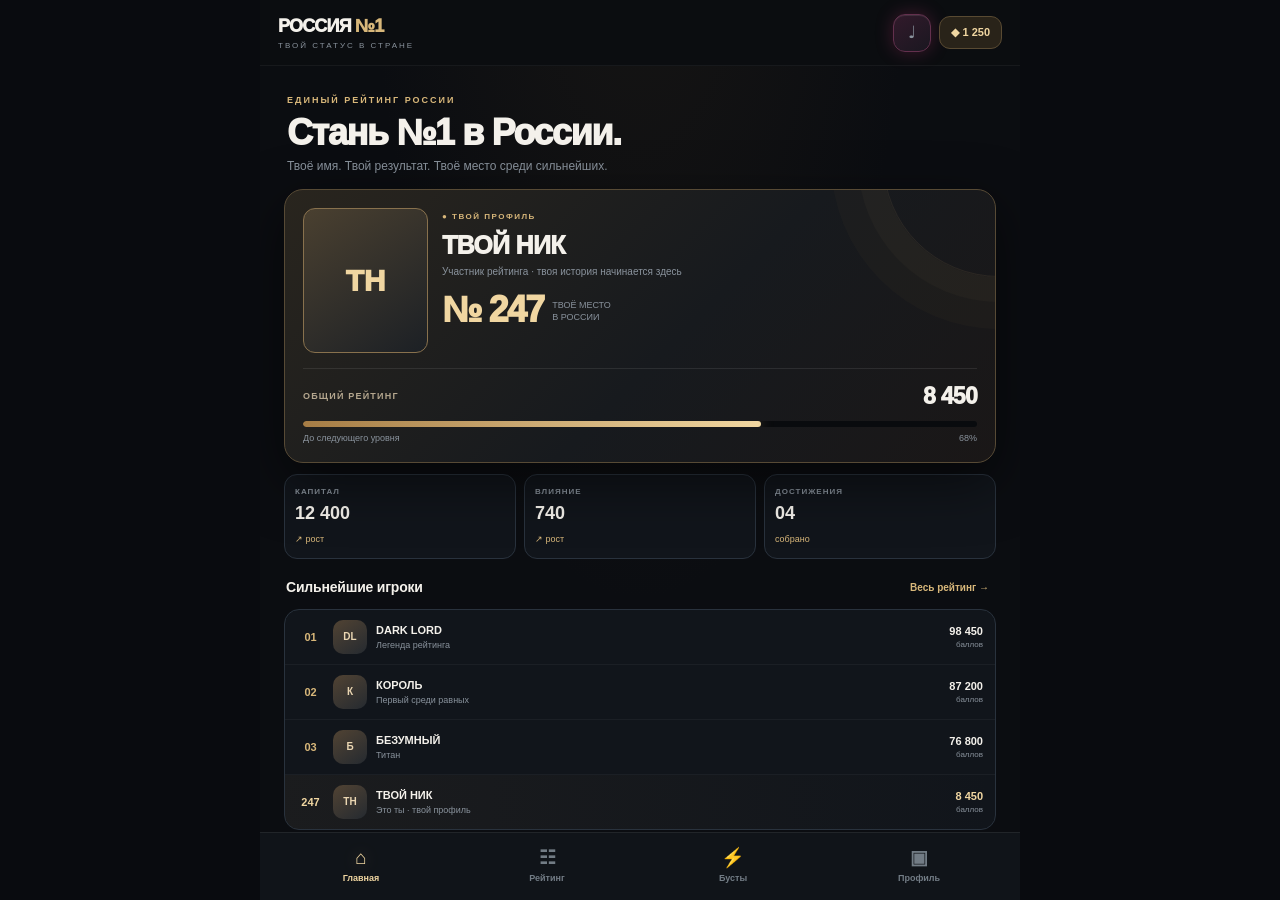
==== commit 12b0ca39: "Add files via upload" ====
--- a/index.html
+++ b/index.html
@@ -80,6 +80,22 @@
 .nav-item .ico{font-size:19px;line-height:1.1}
 .nav-item.active{color:var(--gold2)}
 .nav-item.active .ico{filter:drop-shadow(0 0 8px #d8b77a77)}
+
+.icon-btn{border-color:#63304d;background:linear-gradient(145deg,#321a2b,#1a1720);color:#ff8fbd;box-shadow:inset 0 1px #ffffff18,0 0 18px #d83b8240}
+.icon-btn:active{box-shadow:0 0 22px #f04d9a66}
+.topup-panel{position:relative;overflow:hidden;margin:5px 0 17px;padding:16px;border:1px solid #71334f;border-radius:18px;background:radial-gradient(ellipse at 100% 0%,#8c285244,transparent 48%),linear-gradient(145deg,#241923,#15181f 72%);box-shadow:0 14px 38px #0005}
+.topup-panel:after{content:"";position:absolute;width:130px;height:130px;border:1px solid #ed6ca322;border-radius:50%;right:-53px;top:-60px;box-shadow:0 0 0 16px #ed6ca30a,0 0 0 32px #ed6ca307;pointer-events:none}
+.topup-head{display:flex;justify-content:space-between;align-items:center;gap:10px}
+.topup-head h2{font-size:18px;line-height:1.1;margin:5px 0 0;letter-spacing:-.5px}
+.topup-mark{width:42px;height:42px;display:grid;place-items:center;border-radius:14px;background:linear-gradient(145deg,#a83d70,#642443);border:1px solid #f18ab7;color:#fff0f7;font-size:22px;font-weight:950;box-shadow:0 5px 20px #e94c9144}
+.topup-desc{font-size:10px;line-height:1.5;color:#b9a9b3;margin:10px 0 13px;max-width:95%}
+.topup-label{font-size:9px;letter-spacing:1px;color:#e7a0bd;font-weight:900}
+.topup-select{margin:7px 0 10px;background:#17141b;border-color:#74405a;color:#fff0f7;appearance:auto}
+.topup-result{display:flex;justify-content:space-between;align-items:center;padding:10px 2px 12px;color:#a99aa5;font-size:10px}
+.topup-result b{font-size:19px;color:#ff9ac4;letter-spacing:-.4px;text-shadow:0 0 18px #f0529b55}
+.topup-button{width:100%;border:1px solid #f08ab5;border-radius:12px;padding:13px 15px;background:linear-gradient(110deg,#a9346c,#74264f 60%,#55233e);color:#fff5fa;font-size:12px;font-weight:950;box-shadow:inset 0 1px #ffffff35,0 8px 22px #a52c6044;display:flex;justify-content:center;gap:9px;align-items:center}
+.topup-button:active{transform:scale(.98);filter:brightness(1.18)}
+.topup-foot{text-align:center;color:#967486;font-size:8px;letter-spacing:1px;font-weight:800;margin-top:10px}
 .boost-card{background:linear-gradient(135deg,#1d2023,#15191e);border:1px solid #343c44;border-radius:15px;padding:13px;margin:9px 0;display:flex;align-items:center;gap:12px}
 .boost-icon{width:43px;height:43px;flex:none;border-radius:12px;display:grid;place-items:center;background:#30281e;border:1px solid #6c5838;color:var(--gold2);font-size:20px}
 .boost-copy{flex:1;min-width:0}.boost-copy b{font-size:12px;display:block}.boost-copy small{color:var(--muted);font-size:9px}
@@ -154,6 +170,23 @@
 
   <section class="screen" id="boosts">
    <div class="hero"><div class="eyebrow">ТВОЙ СЛЕДУЮЩИЙ ШАГ</div><h1>Поднимай уровень.</h1><p>Улучшения усиливают общий рейтинг и открывают отметки в профиле.</p></div>
+   <div class="topup-panel">
+    <div class="topup-head"><div><div class="eyebrow">ДЕМО-ПОПОЛНЕНИЕ</div><h2>Резкий рывок в рейтинге</h2></div><div class="topup-mark">₽</div></div>
+    <p class="topup-desc">Выбери сумму — рейтинг сразу вырастет. Это тестовый режим: деньги не списываются, никуда переходить не нужно.</p>
+    <label class="topup-label" for="topupAmount">Сумма пополнения</label>
+    <select class="field topup-select" id="topupAmount">
+     <option value="10">10 ₽ · +1 600 к рейтингу</option>
+     <option value="30">30 ₽ · +6 000 к рейтингу</option>
+     <option value="50">50 ₽ · +11 000 к рейтингу</option>
+     <option value="100">100 ₽ · +25 000 к рейтингу</option>
+     <option value="250">250 ₽ · +70 000 к рейтингу</option>
+     <option value="500">500 ₽ · +160 000 к рейтингу</option>
+    </select>
+    <div class="topup-result"><span>Будет начислено</span><b id="topupGain">+1 600</b></div>
+    <button class="topup-button" id="fakeTopup">Пополнить рейтинг <span>↗</span></button>
+    <div class="topup-foot">ТЕСТОВАЯ КНОПКА · БЕЗ РЕАЛЬНОЙ ОПЛАТЫ</div>
+   </div>
+   <div class="section-head"><h2>Быстрые улучшения</h2></div>
    <div class="boost-card"><div class="boost-icon">↗</div><div class="boost-copy"><b>Импульс влияния</b><small>+100 к общему рейтингу</small></div><button class="action" data-cost="100" data-add="100">100 ◆</button></div>
    <div class="boost-card"><div class="boost-icon">✦</div><div class="boost-copy"><b>Особое оформление</b><small>Статусная рамка профиля</small></div><button class="action" data-cost="250" data-add="0">250 ◆</button></div>
    <div class="boost-card"><div class="boost-icon">♛</div><div class="boost-copy"><b>Титул «Амбициозный»</b><small>+50 к рейтингу и особая отметка</small></div><button class="action red" data-cost="400" data-add="50">400 ◆</button></div>
@@ -234,6 +267,26 @@
   $('#score').classList.remove('bump');void $('#score').offsetWidth;$('#score').classList.add('bump');
   if(navigator.vibrate)navigator.vibrate([18,35,25]);
  }
+
+ const topupGains={10:1600,30:6000,50:11000,100:25000,250:70000,500:160000};
+ const topupSelect=$('#topupAmount'),topupGain=$('#topupGain');
+ function updateTopupPreview(){topupGain.textContent='+'+fmt(topupGains[+topupSelect.value]||1600)}
+ topupSelect.onchange=updateTopupPreview;
+ $('#fakeTopup').onclick=()=>{
+  const amount=+topupSelect.value, gain=topupGains[amount]||1600;
+  const beforeRank=Math.max(1,247-Math.floor((state.score-8450)/180));
+  state.score+=gain;
+  state.influence+=Math.max(100,Math.floor(gain*.35));
+  const afterRank=Math.max(1,247-Math.floor((state.score-8450)/180));
+  const passed=Math.max(0,beforeRank-afterRank);
+  save();render();
+  celebrate($('#fakeTopup'), '+'+fmt(gain));
+  success();
+  toast('+'+fmt(gain)+' к рейтингу · ты поднялся на '+(passed||1)+' позиц'+(passed===1?'ию':passed>=2&&passed<=4?'ии':'ий')+'!');
+  $('#fakeTopup').innerHTML='Начислено <span>✓</span>';
+  setTimeout(()=>{$('#fakeTopup').innerHTML='Пополнить рейтинг <span>↗</span>'},1800);
+ };
+ updateTopupPreview();
  document.querySelectorAll('[data-cost]').forEach(btn=>btn.onclick=()=>{
   let cost=+btn.dataset.cost,add=+btn.dataset.add;if(state.balance<cost){toast('Не хватает виртуальных монет');sound(170,.15,'square',.02);return}
   state.balance-=cost;state.score+=add;if(add)state.influence+=Math.max(40,Math.floor(add*.7));
